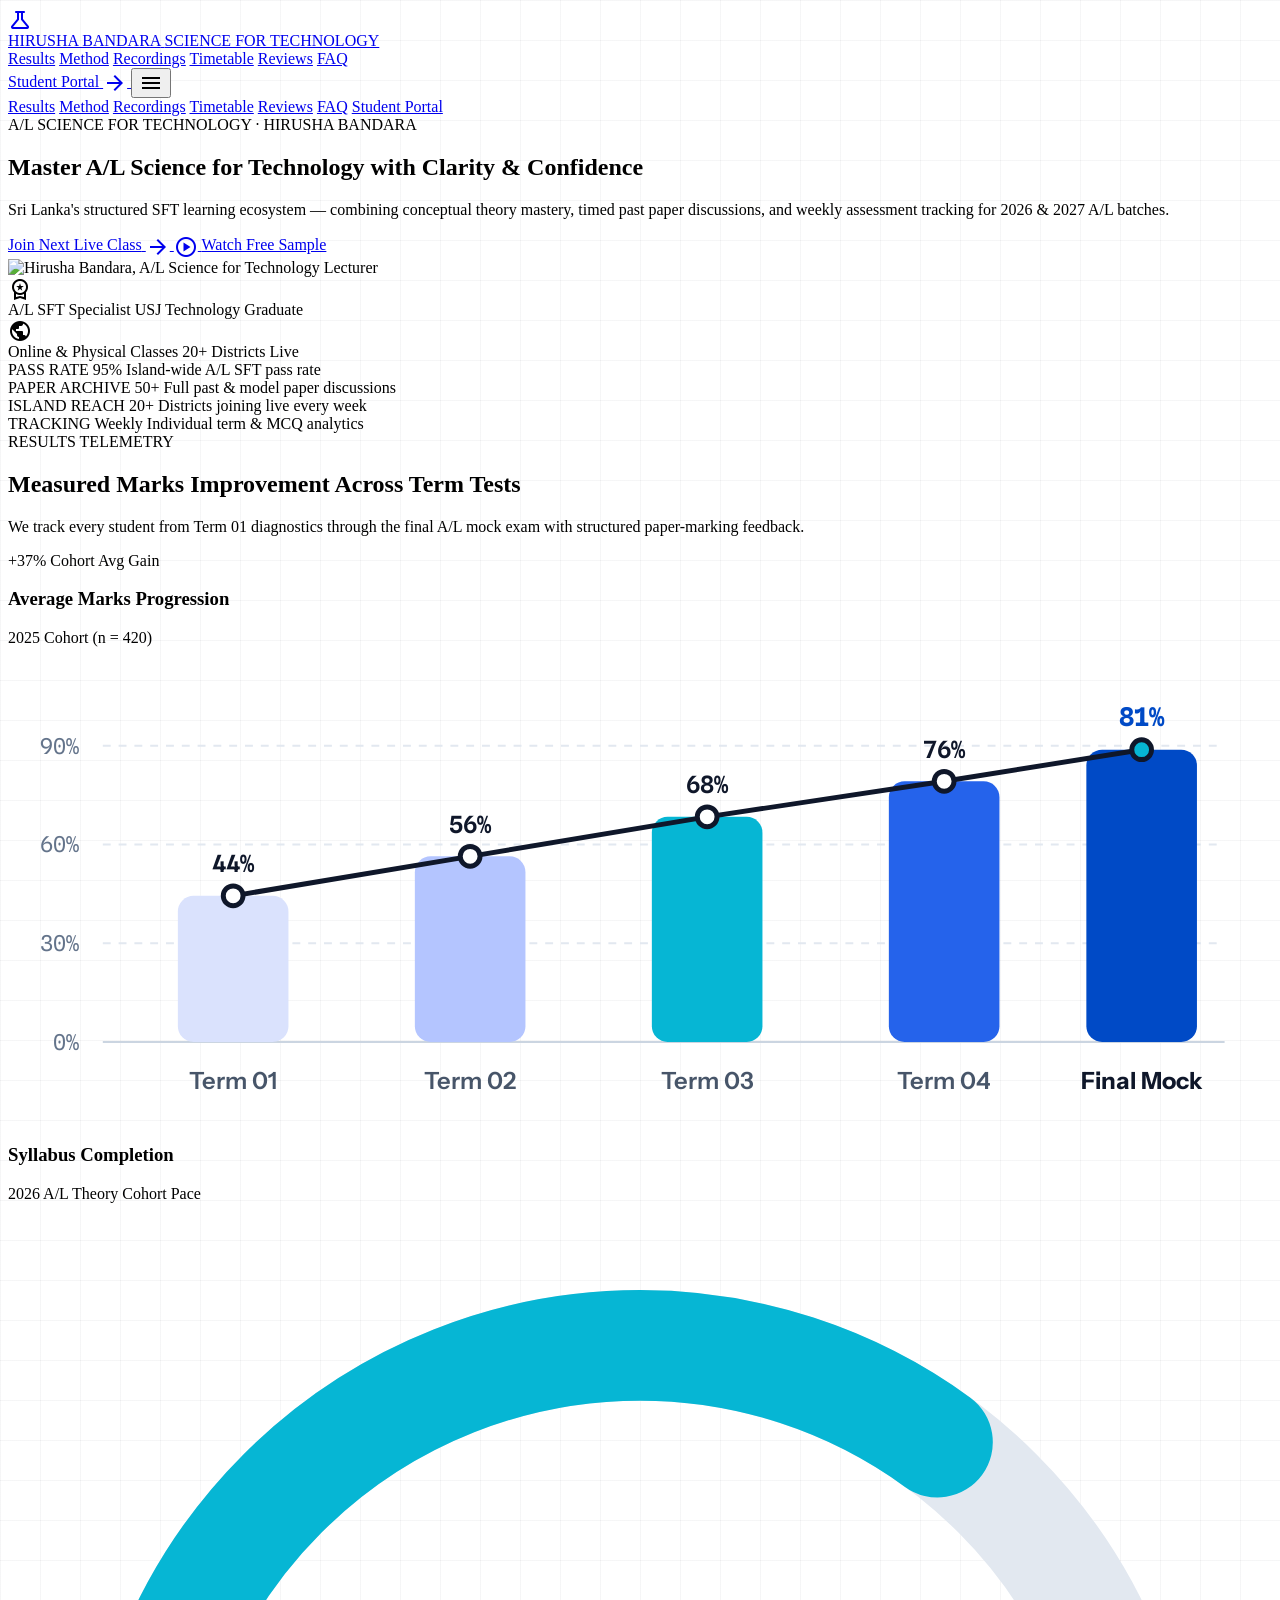
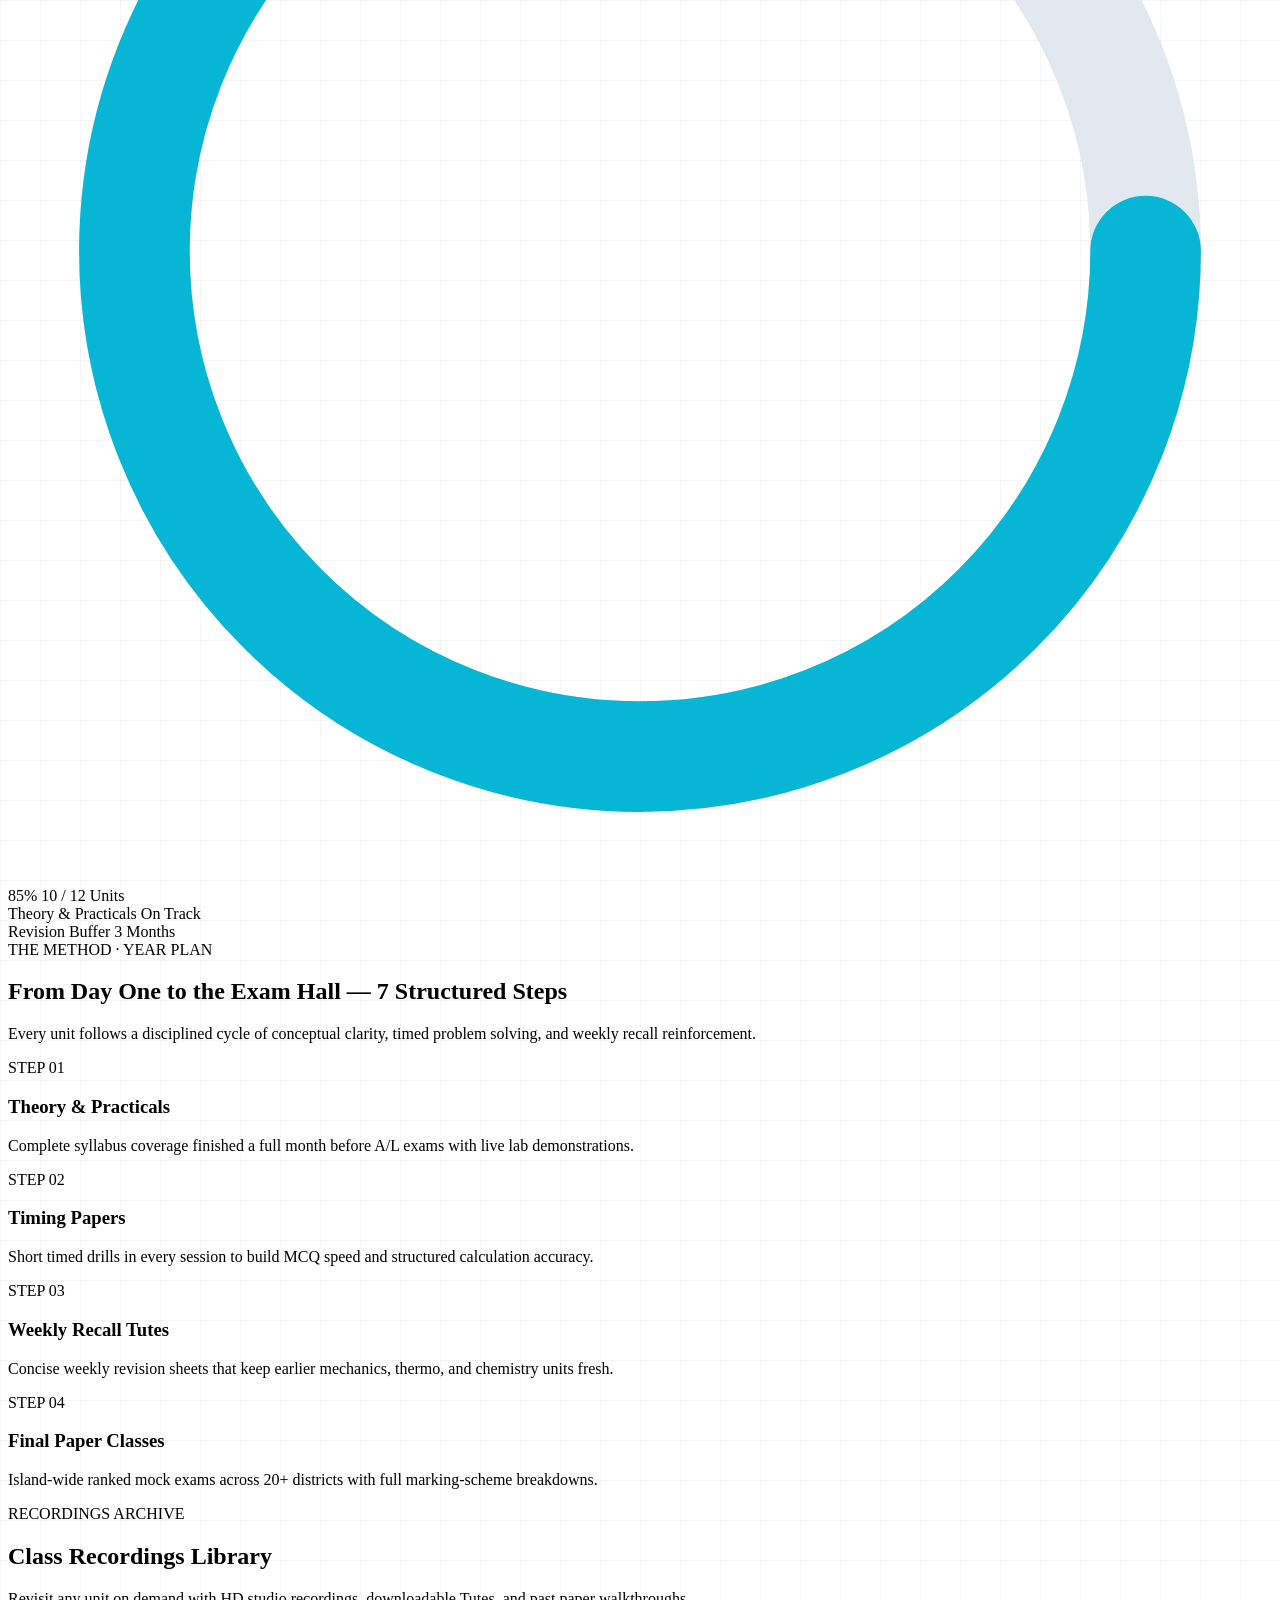
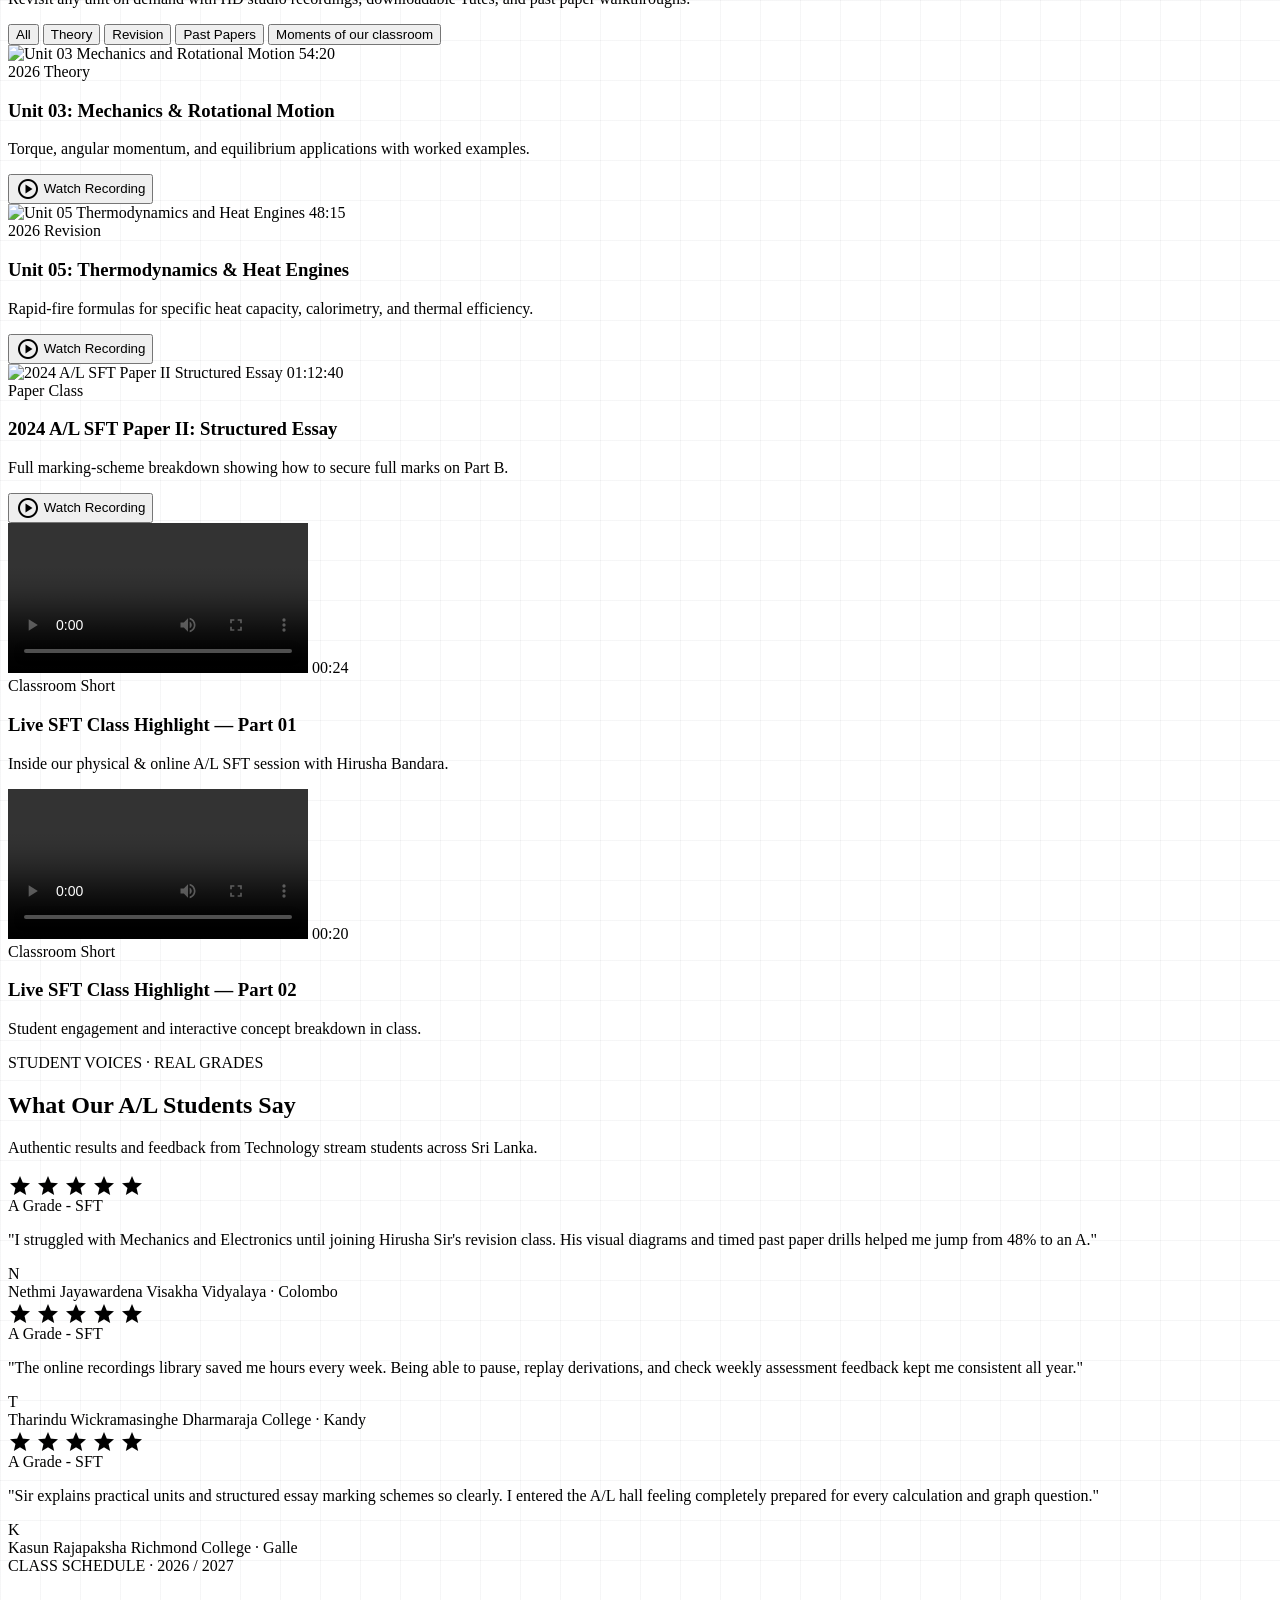
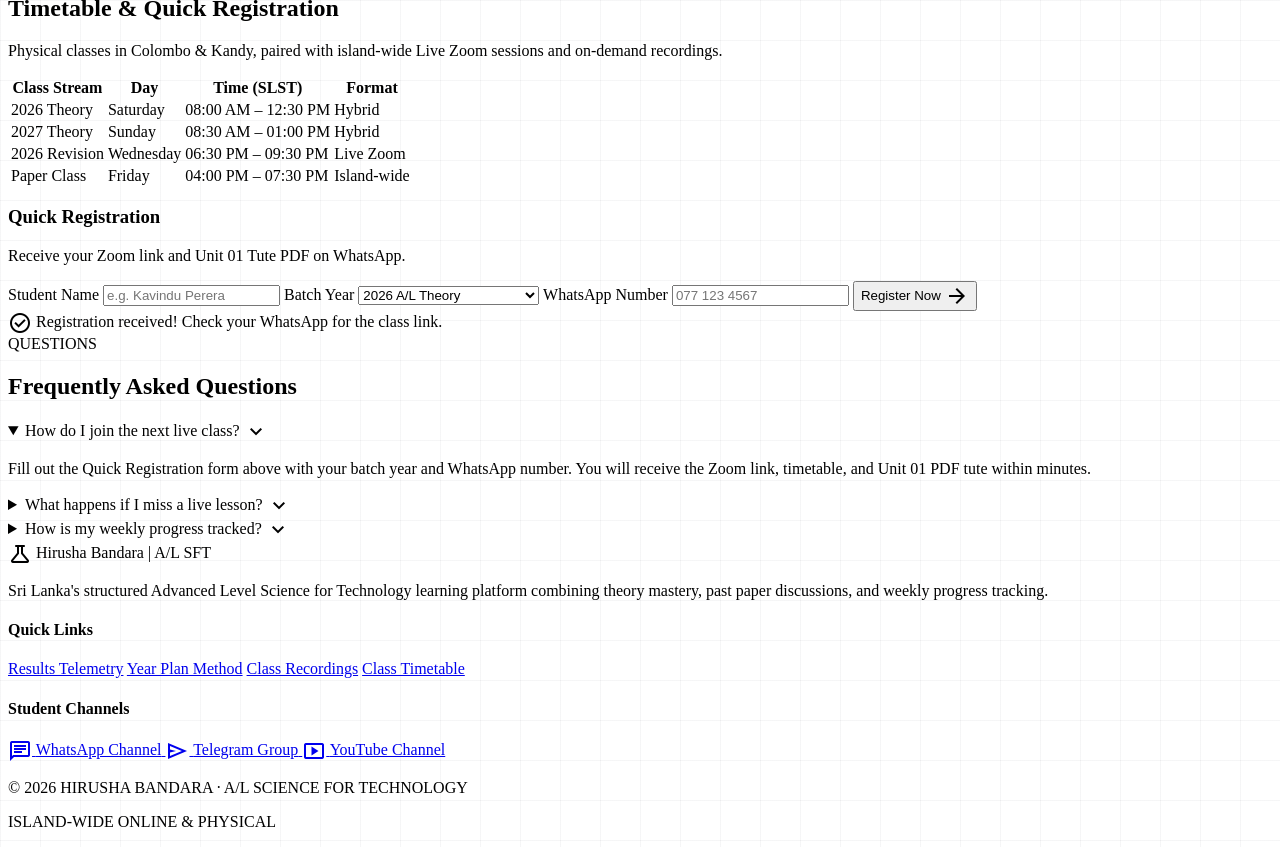
==== design/SFT_with_Hirusha_Bandara__Editorial_.html @ 302a3321 "feat: initialize project structure for A/L SFT app Set up React project with Vite, Tailwind CSS, and" ====
<!DOCTYPE html><html lang="en" class="scroll-smooth"><head>
  <meta charset="UTF-8">
  <meta name="viewport" content="width=device-width, initial-scale=1.0">
  <title>Hirusha Bandara | A/L Science for Technology</title>
  <script src="https://cdn.tailwindcss.com?plugins=forms,container-queries"></script>
  <script id="tailwind-config" data-stitch-original-src="014dd36ec9fb0ecb===../../tailwind.config.js">/** @type {import('tailwindcss').Config} */
globalThis.tailwind = globalThis.tailwind || {};
globalThis.tailwind.config = {
  darkMode: 'class',
  theme: {
    extend: {
      colors: {
        'electric-blue': '#2563EB',
        'energetic-cyan': '#06B6D4',
        'deep-navy': '#0F172A',
        'soft-slate': '#F8FAFC',
        'success': '#16A34A',
        'on-success': '#272727',
        'success-container': '#DCFCE7',
        'on-success-container': '#14532D',
        'rating-star': '#F59E0B',
        'light-primary': '#004AC6',
        'light-on-primary': '#FFFFFF',
        'light-primary-container': '#2563EB',
        'light-on-primary-container': '#FFFFFF',
        'light-secondary': '#00687A',
        'light-on-secondary': '#FFFFFF',
        'light-secondary-container': '#D8F6FF',
        'light-on-secondary-container': '#004E5C',
        'light-tertiary': '#943700',
        'light-on-tertiary': '#FFFFFF',
        'light-tertiary-container': '#FFEDE7',
        'light-on-tertiary-container': '#7D2D00',
        'light-error': '#BA1A1A',
        'light-on-error': '#FFFFFF',
        'light-error-container': '#FFDAD6',
        'light-on-error-container': '#93000A',
        'light-background': '#F8FAFC',
        'light-on-background': '#0F172A',
        'light-surface': '#F8FAFC',
        'light-surface-dim': '#E2E8F0',
        'light-surface-bright': '#FFFFFF',
        'light-surface-container-lowest': '#FFFFFF',
        'light-surface-container-low': '#F1F5F9',
        'light-surface-container': '#EAEDFF',
        'light-surface-container-high': '#E2E7FF',
        'light-surface-container-highest': '#DAE2FD',
        'light-on-surface': '#0F172A',
        'light-surface-variant': '#E2E8F0',
        'light-on-surface-variant': '#475569',
        'light-outline': '#64748B',
        'light-outline-variant': '#CBD5E1',
        'light-inverse-surface': '#0F172A',
        'light-inverse-on-surface': '#F8FAFC',
        'light-inverse-primary': '#B4C5FF',
        'light-shadow': '#0F172A',
        'light-scrim': '#0F172A',
        'dark-primary': '#B4C5FF',
        'dark-on-primary': '#002A78',
        'dark-primary-container': '#2563EB',
        'dark-on-primary-container': '#EEEFFF',
        'dark-secondary': '#4CD7F6',
        'dark-on-secondary': '#003640',
        'dark-secondary-container': '#004E5C',
        'dark-on-secondary-container': '#D8F6FF',
        'dark-tertiary': '#FFB596',
        'dark-on-tertiary': '#581E00',
        'dark-tertiary-container': '#7D2D00',
        'dark-on-tertiary-container': '#FFEDE7',
        'dark-error': '#FFB4AB',
        'dark-on-error': '#690005',
        'dark-error-container': '#93000A',
        'dark-on-error-container': '#FFDAD6',
        'dark-background': '#0B1326',
        'dark-on-background': '#F8FAFC',
        'dark-surface': '#0B1326',
        'dark-surface-dim': '#060E20',
        'dark-surface-bright': '#1E293B',
        'dark-surface-container-lowest': '#060E20',
        'dark-surface-container-low': '#0F172A',
        'dark-surface-container': '#171F33',
        'dark-surface-container-high': '#222A3D',
        'dark-surface-container-highest': '#2D3449',
        'dark-on-surface': '#F8FAFC',
        'dark-surface-variant': '#334155',
        'dark-on-surface-variant': '#CBD5E1',
        'dark-outline': '#94A3B8',
        'dark-outline-variant': '#334155',
        'dark-inverse-surface': '#F8FAFC',
        'dark-inverse-on-surface': '#0F172A',
        'dark-inverse-primary': '#004AC6',
        'dark-shadow': '#000000',
        'dark-scrim': '#000000',
      },
      borderRadius: {
        'sm': '6px',
        'DEFAULT': '10px',
        'md': '12px',
        'lg': '16px',
        'xl': '24px',
        'full': '9999px',
      },
      spacing: {
        'gutter-xs': '4px',
        'gutter-sm': '8px',
        'gutter-md': '16px',
        'gutter-lg': '24px',
        'gutter-xl': '32px',
        'section': '80px',
        'section-mobile': '48px',
        'page-margin': '24px',
      },
      fontFamily: {
        'display': ['"Red Hat Text"', 'sans-serif'],
        'headline': ['"Red Hat Text"', 'sans-serif'],
        'title': ['"Instrument Sans"', 'sans-serif'],
        'body': ['"Instrument Sans"', 'sans-serif'],
        'label': ['"Instrument Sans"', 'sans-serif'],
        'mono': ['"Spline Sans Mono"', 'monospace'],
      },
      fontSize: {
        'display-lg': ['48px', { lineHeight: '56px', letterSpacing: '-0.75px', fontWeight: '700' }],
        'display-lg-mobile': ['32px', { lineHeight: '40px', letterSpacing: '-0.5px', fontWeight: '700' }],
        'display-md': ['40px', { lineHeight: '48px', letterSpacing: '-0.5px', fontWeight: '700' }],
        'display-md-mobile': ['28px', { lineHeight: '36px', letterSpacing: '-0.25px', fontWeight: '700' }],
        'headline-lg': ['32px', { lineHeight: '40px', letterSpacing: '-0.25px', fontWeight: '700' }],
        'headline-lg-mobile': ['26px', { lineHeight: '34px', letterSpacing: '-0.25px', fontWeight: '700' }],
        'headline-md': ['24px', { lineHeight: '32px', letterSpacing: '0px', fontWeight: '600' }],
        'headline-sm': ['20px', { lineHeight: '28px', letterSpacing: '0px', fontWeight: '600' }],
        'title-lg': ['18px', { lineHeight: '26px', letterSpacing: '0px', fontWeight: '600' }],
        'title-md': ['16px', { lineHeight: '24px', letterSpacing: '0px', fontWeight: '600' }],
        'body-lg': ['18px', { lineHeight: '28px', letterSpacing: '0px', fontWeight: '400' }],
        'body-md': ['15px', { lineHeight: '24px', letterSpacing: '0px', fontWeight: '400' }],
        'body-sm': ['13px', { lineHeight: '20px', letterSpacing: '0px', fontWeight: '400' }],
        'label-lg': ['14px', { lineHeight: '20px', letterSpacing: '0.1px', fontWeight: '600' }],
        'label-md': ['12px', { lineHeight: '16px', letterSpacing: '0.2px', fontWeight: '600' }],
        'label-sm': ['11px', { lineHeight: '16px', letterSpacing: '0.3px', fontWeight: '600' }],
        'mono-md': ['14px', { lineHeight: '20px', letterSpacing: '0px', fontWeight: '500' }],
      },
      transitionDuration: {
        'state-change': '150ms',
        'surface-enter': '240ms',
        'surface-exit': '160ms',
      },
      transitionDelay: {
        'state-change': '0ms',
        'surface-enter': '0ms',
        'surface-exit': '0ms',
      },
      transitionTimingFunction: {
        'state-change': 'ease-out',
        'surface-enter': 'cubic-bezier(0.2, 0, 0, 1)',
        'surface-exit': 'cubic-bezier(0.3, 0, 1, 1)',
      },
    },
  },
};
if (typeof module !== 'undefined') module.exports = globalThis.tailwind.config;
</script>
  <link href="https://fonts.googleapis.com/css2?family=Instrument+Sans:wght@400;500;600;700&amp;family=Red+Hat+Text:wght@500;600;700&amp;family=Spline+Sans+Mono:wght@500;600&amp;display=swap" rel="stylesheet">
  <link href="https://fonts.googleapis.com/css2?family=Material+Symbols+Outlined:wght,FILL@100..700,0..1&amp;display=block" rel="stylesheet">
  <style>
    .material-symbols-outlined, .material-symbols-rounded, .material-symbols-sharp, .material-icons {
      display: inline-block; width: 1em; height: 1em; line-height: 1 !important; box-sizing: content-box; overflow: hidden; white-space: nowrap; direction: ltr; vertical-align: middle;
    }
    .bg-blueprint-grid {
      background-image:
        linear-gradient(to right, rgba(15, 23, 42, 0.04) 1px, transparent 1px),
        linear-gradient(to bottom, rgba(15, 23, 42, 0.04) 1px, transparent 1px);
      background-size: 40px 40px;
    }
  </style>
</head>
<body class="bg-light-surface text-light-on-surface font-body antialiased min-h-screen flex flex-col bg-blueprint-grid">

  <!-- 1. Top Navigation Bar -->
  <header class="sticky top-0 z-40 bg-light-surface-bright/95 border-b border-light-outline-variant/60">
    <div class="max-w-7xl mx-auto px-page-margin lg:px-12 h-20 flex items-center justify-between gap-gutter-md">
      <a href="#home" class="flex items-center gap-gutter-sm focus-visible:outline-none focus-visible:ring-2 focus-visible:ring-light-primary rounded-md">
        <span class="w-10 h-10 rounded-md bg-light-inverse-surface text-light-inverse-on-surface flex items-center justify-center shrink-0">
          <span class="material-symbols-outlined text-headline-md text-energetic-cyan" aria-hidden="true">science</span>
        </span>
        <div class="flex flex-col">
          <span class="font-headline text-title-md text-light-on-surface tracking-tight whitespace-nowrap" data-design-text-token="title-md">HIRUSHA BANDARA</span>
          <span class="font-mono text-label-md text-electric-blue whitespace-nowrap" data-design-text-token="label-md">SCIENCE FOR TECHNOLOGY</span>
        </div>
      </a>

      <nav aria-label="Primary Navigation" class="hidden lg:flex items-center gap-gutter-lg">
        <a href="#results" class="font-label text-label-lg text-light-on-surface-variant hover:text-light-on-surface transition-colors duration-state-change" data-design-text-token="label-lg">Results</a>
        <a href="#method" class="font-label text-label-lg text-light-on-surface-variant hover:text-light-on-surface transition-colors duration-state-change" data-design-text-token="label-lg">Method</a>
        <a href="#recordings" class="font-label text-label-lg text-light-on-surface-variant hover:text-light-on-surface transition-colors duration-state-change" data-design-text-token="label-lg">Recordings</a>
        <a href="#timetable" class="font-label text-label-lg text-light-on-surface-variant hover:text-light-on-surface transition-colors duration-state-change" data-design-text-token="label-lg">Timetable</a>
        <a href="#reviews" class="font-label text-label-lg text-light-on-surface-variant hover:text-light-on-surface transition-colors duration-state-change" data-design-text-token="label-lg">Reviews</a>
        <a href="#faq" class="font-label text-label-lg text-light-on-surface-variant hover:text-light-on-surface transition-colors duration-state-change" data-design-text-token="label-lg">FAQ</a>
      </nav>

      <div class="flex items-center gap-gutter-sm">
        <a href="#enroll" data-component-id="button-primary-compact" data-component-type="button" data-component-variant="primary" class="hidden sm:inline-flex items-center justify-center gap-gutter-sm px-gutter-lg py-2.5 rounded-md bg-light-primary-container text-light-on-primary-container font-label text-label-lg hover:bg-light-primary transition-colors duration-state-change shadow-sm">
          <span class="font-label text-label-lg" data-design-text-token="label-lg">Student Portal</span>
          <span class="material-symbols-outlined text-title-md" aria-hidden="true">arrow_forward</span>
        </a>

        <button id="mobile-menu-btn" data-component-id="button-icon" data-component-type="button" data-component-variant="icon" type="button" aria-label="Toggle navigation menu" aria-expanded="false" aria-controls="mobile-menu" class="lg:hidden inline-flex items-center justify-center w-10 h-10 rounded-md bg-light-surface-bright text-light-on-surface border border-light-outline-variant hover:bg-light-surface-container-low transition-colors duration-state-change">
          <span class="material-symbols-outlined text-title-lg" aria-hidden="true">menu</span>
        </button>
      </div>
    </div>

    <!-- Mobile Drawer -->
    <div id="mobile-menu" class="hidden lg:hidden border-t border-light-outline-variant/60 bg-light-surface-bright px-page-margin py-gutter-md">
      <nav aria-label="Mobile Navigation" class="flex flex-col gap-gutter-sm">
        <a href="#results" class="py-2 font-label text-label-lg text-light-on-surface" data-design-text-token="label-lg">Results</a>
        <a href="#method" class="py-2 font-label text-label-lg text-light-on-surface-variant" data-design-text-token="label-lg">Method</a>
        <a href="#recordings" class="py-2 font-label text-label-lg text-light-on-surface-variant" data-design-text-token="label-lg">Recordings</a>
        <a href="#timetable" class="py-2 font-label text-label-lg text-light-on-surface-variant" data-design-text-token="label-lg">Timetable</a>
        <a href="#reviews" class="py-2 font-label text-label-lg text-light-on-surface-variant" data-design-text-token="label-lg">Reviews</a>
        <a href="#faq" class="py-2 font-label text-label-lg text-light-on-surface-variant" data-design-text-token="label-lg">FAQ</a>
        <a href="#enroll" class="mt-gutter-xs inline-flex items-center justify-center gap-gutter-sm px-gutter-lg py-3 rounded-md bg-light-primary-container text-light-on-primary-container font-label text-label-lg" data-design-text-token="label-lg">Student Portal</a>
      </nav>
    </div>
  </header>

  <main class="flex-1">

    <!-- 2. Editorial Hero Section + Telemetry Strip -->
    <section id="home" class="pt-12 pb-12 lg:pt-16 lg:pb-16">
      <div class="max-w-7xl mx-auto px-page-margin lg:px-12 flex flex-col gap-gutter-xl">
        <div class="grid grid-cols-1 lg:grid-cols-12 gap-gutter-xl lg:gap-12 items-center">
          <!-- Left Editorial Copy -->
          <div class="lg:col-span-7 flex flex-col gap-gutter-lg">
            <span class="font-mono text-label-md text-electric-blue tracking-wider uppercase" data-design-text-token="label-md">
              A/L SCIENCE FOR TECHNOLOGY · HIRUSHA BANDARA
            </span>

            <h1 class="font-headline text-display-lg-mobile lg:text-display-lg text-light-on-surface text-balance" data-design-text-token="display-lg">
              Master A/L Science for Technology with Clarity &amp; Confidence
            </h1>

            <p class="font-body text-body-lg text-light-on-surface-variant max-w-prose text-pretty" data-design-text-token="body-lg">
              Sri Lanka&#39;s structured SFT learning ecosystem — combining conceptual theory mastery, timed past paper discussions, and weekly assessment tracking for 2026 &amp; 2027 A/L batches.
            </p>

            <div class="flex flex-wrap items-center gap-gutter-md pt-gutter-xs">
              <a href="#enroll" data-component-id="button-primary" data-component-type="button" data-component-variant="primary" class="inline-flex items-center justify-center gap-gutter-sm px-gutter-lg py-3 rounded-md bg-light-primary-container text-light-on-primary-container font-label text-label-lg hover:bg-light-primary transition-colors duration-state-change shadow-sm">
                <span class="font-label text-label-lg" data-design-text-token="label-lg">Join Next Live Class</span>
                <span class="material-symbols-outlined text-title-lg" aria-hidden="true">arrow_forward</span>
              </a>

              <a href="#recordings" data-component-id="button-secondary" data-component-type="button" data-component-variant="secondary" class="inline-flex items-center justify-center gap-gutter-sm px-gutter-lg py-3 rounded-md bg-light-surface-bright text-light-on-surface border border-light-outline-variant font-label text-label-lg hover:bg-light-surface-container-low transition-colors duration-state-change">
                <span class="material-symbols-outlined text-title-lg text-electric-blue" aria-hidden="true">play_circle</span>
                <span class="font-label text-label-lg" data-design-text-token="label-lg">Watch Free Sample</span>
              </a>
            </div>
          </div>

          <!-- Right Framed Portrait with User's Photo -->
          <div class="lg:col-span-5 relative flex justify-center lg:justify-end">
            <div class="relative w-full max-w-md">
              <div class="rounded-xl bg-light-surface-bright p-3 border border-light-outline-variant/60 shadow-lg">
                <div class="rounded-lg overflow-hidden bg-light-surface-container-low aspect-[3/4]">
                  <img src="https://lh3.googleusercontent.com/aida/[base64]" alt="Hirusha Bandara, A/L Science for Technology Lecturer" class="w-full h-full object-cover object-top" data-stitch-original-src="49012b4a171f4bd7===../../uploads/myphoto-7090dd.jpg">
                </div>
              </div>

              <!-- Floating Badge 1 -->
              <div data-component-id="floating-badge-specialist" data-component-type="card" data-component-variant="elevated" class="absolute -top-4 -left-2 sm:-left-6 bg-light-surface-bright rounded-lg px-gutter-md py-3 border border-light-outline-variant/60 shadow-lg flex items-center gap-gutter-sm">
                <span class="w-9 h-9 rounded-md bg-light-surface-container flex items-center justify-center text-electric-blue shrink-0">
                  <span class="material-symbols-outlined text-title-lg" aria-hidden="true">workspace_premium</span>
                </span>
                <div class="flex flex-col">
                  <span class="font-label text-label-lg text-light-on-surface" data-design-text-token="label-lg">A/L SFT Specialist</span>
                  <span class="font-label text-label-md text-light-on-surface-variant" data-design-text-token="label-md">USJ Technology Graduate</span>
                </div>
              </div>

              <!-- Floating Badge 2 -->
              <div data-component-id="floating-badge-islandwide" data-component-type="card" data-component-variant="elevated" class="absolute -bottom-5 -right-2 sm:-right-4 bg-light-surface-bright rounded-lg px-gutter-md py-3 border border-light-outline-variant/60 shadow-lg flex items-center gap-gutter-sm">
                <span class="w-9 h-9 rounded-md bg-light-secondary-container flex items-center justify-center text-light-on-secondary-container shrink-0">
                  <span class="material-symbols-outlined text-title-lg" aria-hidden="true">public</span>
                </span>
                <div class="flex flex-col">
                  <span class="font-label text-label-lg text-light-on-surface" data-design-text-token="label-lg">Online &amp; Physical Classes</span>
                  <span class="font-label text-label-md text-light-on-surface-variant" data-design-text-token="label-md">20+ Districts Live</span>
                </div>
              </div>
            </div>
          </div>
        </div>

        <!-- Telemetry KPI Strip (4 Columns) -->
        <div class="grid grid-cols-2 lg:grid-cols-4 gap-gutter-md pt-gutter-lg">
          <div class="bg-light-surface-bright rounded-lg p-gutter-lg border border-light-outline-variant/60 shadow-sm flex flex-col gap-gutter-xs">
            <span class="font-mono text-label-md text-light-on-surface-variant uppercase" data-design-text-token="label-md">PASS RATE</span>
            <span class="font-headline text-display-md-mobile lg:text-display-md text-electric-blue tabular-nums" data-design-text-token="display-md">95%</span>
            <span class="font-body text-body-sm text-light-on-surface-variant" data-design-text-token="body-sm">Island-wide A/L SFT pass rate</span>
          </div>
          <div class="bg-light-surface-bright rounded-lg p-gutter-lg border border-light-outline-variant/60 shadow-sm flex flex-col gap-gutter-xs">
            <span class="font-mono text-label-md text-light-on-surface-variant uppercase" data-design-text-token="label-md">PAPER ARCHIVE</span>
            <span class="font-headline text-display-md-mobile lg:text-display-md text-light-on-surface tabular-nums" data-design-text-token="display-md">50+</span>
            <span class="font-body text-body-sm text-light-on-surface-variant" data-design-text-token="body-sm">Full past &amp; model paper discussions</span>
          </div>
          <div class="bg-light-surface-bright rounded-lg p-gutter-lg border border-light-outline-variant/60 shadow-sm flex flex-col gap-gutter-xs">
            <span class="font-mono text-label-md text-light-on-surface-variant uppercase" data-design-text-token="label-md">ISLAND REACH</span>
            <span class="font-headline text-display-md-mobile lg:text-display-md text-light-on-surface tabular-nums" data-design-text-token="display-md">20+</span>
            <span class="font-body text-body-sm text-light-on-surface-variant" data-design-text-token="body-sm">Districts joining live every week</span>
          </div>
          <div class="bg-light-surface-bright rounded-lg p-gutter-lg border border-light-outline-variant/60 shadow-sm flex flex-col gap-gutter-xs">
            <span class="font-mono text-label-md text-light-on-surface-variant uppercase" data-design-text-token="label-md">TRACKING</span>
            <span class="font-headline text-display-md-mobile lg:text-display-md text-light-secondary tabular-nums" data-design-text-token="display-md">Weekly</span>
            <span class="font-body text-body-sm text-light-on-surface-variant" data-design-text-token="body-sm">Individual term &amp; MCQ analytics</span>
          </div>
        </div>
      </div>
    </section>

    <!-- 3. Results Telemetry & Student Progress Graphs -->
    <section id="results" class="py-section-mobile lg:py-section bg-light-surface-bright border-y border-light-outline-variant/40">
      <div class="max-w-7xl mx-auto px-page-margin lg:px-12 flex flex-col gap-gutter-xl">
        <div class="flex flex-col md:flex-row md:items-end justify-between gap-gutter-md">
          <div class="flex flex-col gap-gutter-xs max-w-2xl">
            <span class="font-mono text-label-md text-electric-blue uppercase" data-design-text-token="label-md">RESULTS TELEMETRY</span>
            <h2 class="font-headline text-headline-lg-mobile lg:text-headline-lg text-light-on-surface" data-design-text-token="headline-lg">
              Measured Marks Improvement Across Term Tests
            </h2>
            <p class="font-body text-body-md text-light-on-surface-variant text-pretty" data-design-text-token="body-md">
              We track every student from Term 01 diagnostics through the final A/L mock exam with structured paper-marking feedback.
            </p>
          </div>
          <span class="inline-flex items-center gap-gutter-xs self-start px-3 py-1.5 rounded-full bg-success-container text-on-success-container font-mono text-label-md whitespace-nowrap" data-design-text-token="label-md">
            +37% Cohort Avg Gain
          </span>
        </div>

        <div class="grid grid-cols-1 lg:grid-cols-12 gap-gutter-lg items-stretch">
          <!-- Bar + Line Chart -->
          <div class="lg:col-span-8 bg-light-surface rounded-lg p-gutter-lg border border-light-outline-variant/60 shadow-sm flex flex-col justify-between gap-gutter-md">
            <div class="flex items-center justify-between">
              <h3 class="font-headline text-headline-sm text-light-on-surface" data-design-text-token="headline-sm">Average Marks Progression</h3>
              <span class="font-mono text-label-md text-light-on-surface-variant" data-design-text-token="label-md">2025 Cohort (n = 420)</span>
            </div>
            <div class="w-full">
              <svg viewBox="0 0 640 240" class="w-full h-auto" role="img" aria-label="Average SFT marks rising from 44% in Term 1 to 81% in Final Mock">
                <line x1="48" y1="200" x2="616" y2="200" stroke="#CBD5E1" stroke-width="1"></line>
                <line x1="48" y1="150" x2="616" y2="150" stroke="#E2E8F0" stroke-width="1" stroke-dasharray="4 4"></line>
                <line x1="48" y1="100" x2="616" y2="100" stroke="#E2E8F0" stroke-width="1" stroke-dasharray="4 4"></line>
                <line x1="48" y1="50" x2="616" y2="50" stroke="#E2E8F0" stroke-width="1" stroke-dasharray="4 4"></line>
                <text x="36" y="204" text-anchor="end" fill="#64748B" font-family="Spline Sans Mono, monospace" font-size="11">0%</text>
                <text x="36" y="154" text-anchor="end" fill="#64748B" font-family="Spline Sans Mono, monospace" font-size="11">30%</text>
                <text x="36" y="104" text-anchor="end" fill="#64748B" font-family="Spline Sans Mono, monospace" font-size="11">60%</text>
                <text x="36" y="54" text-anchor="end" fill="#64748B" font-family="Spline Sans Mono, monospace" font-size="11">90%</text>
                <rect x="86" y="126" width="56" height="74" rx="8" fill="#DAE2FD"></rect>
                <rect x="206" y="106" width="56" height="94" rx="8" fill="#B4C5FF"></rect>
                <rect x="326" y="86" width="56" height="114" rx="8" fill="#06B6D4"></rect>
                <rect x="446" y="68" width="56" height="132" rx="8" fill="#2563EB"></rect>
                <rect x="546" y="52" width="56" height="148" rx="8" fill="#004AC6"></rect>
                <polyline fill="none" stroke="#0F172A" stroke-width="2.5" stroke-linecap="round" stroke-linejoin="round" points="114,126 234,106 354,86 474,68 574,52"></polyline>
                <circle cx="114" cy="126" r="5" fill="#FFFFFF" stroke="#0F172A" stroke-width="2.5"></circle>
                <circle cx="234" cy="106" r="5" fill="#FFFFFF" stroke="#0F172A" stroke-width="2.5"></circle>
                <circle cx="354" cy="86" r="5" fill="#FFFFFF" stroke="#0F172A" stroke-width="2.5"></circle>
                <circle cx="474" cy="68" r="5" fill="#FFFFFF" stroke="#0F172A" stroke-width="2.5"></circle>
                <circle cx="574" cy="52" r="5" fill="#06B6D4" stroke="#0F172A" stroke-width="2.5"></circle>
                <text x="114" y="114" text-anchor="middle" fill="#0F172A" font-family="Spline Sans Mono, monospace" font-size="12" font-weight="600">44%</text>
                <text x="234" y="94" text-anchor="middle" fill="#0F172A" font-family="Spline Sans Mono, monospace" font-size="12" font-weight="600">56%</text>
                <text x="354" y="74" text-anchor="middle" fill="#0F172A" font-family="Spline Sans Mono, monospace" font-size="12" font-weight="600">68%</text>
                <text x="474" y="56" text-anchor="middle" fill="#0F172A" font-family="Spline Sans Mono, monospace" font-size="12" font-weight="600">76%</text>
                <text x="574" y="40" text-anchor="middle" fill="#004AC6" font-family="Spline Sans Mono, monospace" font-size="13" font-weight="700">81%</text>
                <text x="114" y="224" text-anchor="middle" fill="#475569" font-family="Instrument Sans, sans-serif" font-size="12" font-weight="600">Term 01</text>
                <text x="234" y="224" text-anchor="middle" fill="#475569" font-family="Instrument Sans, sans-serif" font-size="12" font-weight="600">Term 02</text>
                <text x="354" y="224" text-anchor="middle" fill="#475569" font-family="Instrument Sans, sans-serif" font-size="12" font-weight="600">Term 03</text>
                <text x="474" y="224" text-anchor="middle" fill="#475569" font-family="Instrument Sans, sans-serif" font-size="12" font-weight="600">Term 04</text>
                <text x="574" y="224" text-anchor="middle" fill="#0F172A" font-family="Instrument Sans, sans-serif" font-size="12" font-weight="700">Final Mock</text>
              </svg>
            </div>
          </div>

          <!-- Circular Syllabus Completion -->
          <div class="lg:col-span-4 bg-light-surface rounded-lg p-gutter-lg border border-light-outline-variant/60 shadow-sm flex flex-col items-center justify-between gap-gutter-md text-center">
            <div class="w-full text-left">
              <h3 class="font-headline text-headline-sm text-light-on-surface" data-design-text-token="headline-sm">Syllabus Completion</h3>
              <p class="font-body text-body-sm text-light-on-surface-variant" data-design-text-token="body-sm">2026 A/L Theory Cohort Pace</p>
            </div>
            <div class="relative w-44 h-44 flex items-center justify-center">
              <svg viewBox="0 0 160 160" class="w-full h-full -rotate-90" role="img" aria-label="85 percent syllabus completion">
                <circle cx="80" cy="80" r="64" fill="none" stroke="#E2E8F0" stroke-width="14"></circle>
                <circle cx="80" cy="80" r="64" fill="none" stroke="#06B6D4" stroke-width="14" stroke-linecap="round" stroke-dasharray="402.12" stroke-dashoffset="60.3"></circle>
              </svg>
              <div class="absolute inset-0 flex flex-col items-center justify-center">
                <span class="font-headline text-display-md-mobile text-light-on-surface tabular-nums" data-design-text-token="display-md-mobile">85%</span>
                <span class="font-label text-label-md text-light-on-surface-variant" data-design-text-token="label-md">10 / 12 Units</span>
              </div>
            </div>
            <div class="w-full flex flex-col gap-gutter-xs pt-gutter-xs border-t border-light-outline-variant/40 text-left">
              <div class="flex items-center justify-between">
                <span class="font-body text-body-sm text-light-on-surface-variant" data-design-text-token="body-sm">Theory &amp; Practicals</span>
                <span class="font-mono text-mono-md text-light-on-surface" data-design-text-token="mono-md">On Track</span>
              </div>
              <div class="flex items-center justify-between">
                <span class="font-body text-body-sm text-light-on-surface-variant" data-design-text-token="body-sm">Revision Buffer</span>
                <span class="font-mono text-mono-md text-electric-blue" data-design-text-token="mono-md">3 Months</span>
              </div>
            </div>
          </div>
        </div>
      </div>
    </section>

    <!-- 4. The Method · 7-Step Year Plan (upulweerasinghe.lk style) -->
    <section id="method" class="py-section-mobile lg:py-section">
      <div class="max-w-7xl mx-auto px-page-margin lg:px-12 flex flex-col gap-gutter-xl">
        <div class="flex flex-col gap-gutter-xs max-w-2xl">
          <span class="font-mono text-label-md text-electric-blue uppercase" data-design-text-token="label-md">THE METHOD · YEAR PLAN</span>
          <h2 class="font-headline text-headline-lg-mobile lg:text-headline-lg text-light-on-surface" data-design-text-token="headline-lg">
            From Day One to the Exam Hall — 7 Structured Steps
          </h2>
          <p class="font-body text-body-md text-light-on-surface-variant text-pretty" data-design-text-token="body-md">
            Every unit follows a disciplined cycle of conceptual clarity, timed problem solving, and weekly recall reinforcement.
          </p>
        </div>

        <div class="grid grid-cols-1 sm:grid-cols-2 lg:grid-cols-4 gap-gutter-md items-stretch">
          <article class="bg-light-surface-bright rounded-lg p-gutter-lg border border-light-outline-variant/60 shadow-sm flex flex-col gap-gutter-sm">
            <span class="font-mono text-label-md text-electric-blue" data-design-text-token="label-md">STEP 01</span>
            <h3 class="font-headline text-title-lg text-light-on-surface" data-design-text-token="title-lg">Theory &amp; Practicals</h3>
            <p class="font-body text-body-sm text-light-on-surface-variant" data-design-text-token="body-sm">Complete syllabus coverage finished a full month before A/L exams with live lab demonstrations.</p>
          </article>
          <article class="bg-light-surface-bright rounded-lg p-gutter-lg border border-light-outline-variant/60 shadow-sm flex flex-col gap-gutter-sm">
            <span class="font-mono text-label-md text-electric-blue" data-design-text-token="label-md">STEP 02</span>
            <h3 class="font-headline text-title-lg text-light-on-surface" data-design-text-token="title-lg">Timing Papers</h3>
            <p class="font-body text-body-sm text-light-on-surface-variant" data-design-text-token="body-sm">Short timed drills in every session to build MCQ speed and structured calculation accuracy.</p>
          </article>
          <article class="bg-light-surface-bright rounded-lg p-gutter-lg border border-light-outline-variant/60 shadow-sm flex flex-col gap-gutter-sm">
            <span class="font-mono text-label-md text-electric-blue" data-design-text-token="label-md">STEP 03</span>
            <h3 class="font-headline text-title-lg text-light-on-surface" data-design-text-token="title-lg">Weekly Recall Tutes</h3>
            <p class="font-body text-body-sm text-light-on-surface-variant" data-design-text-token="body-sm">Concise weekly revision sheets that keep earlier mechanics, thermo, and chemistry units fresh.</p>
          </article>
          <article class="bg-light-surface-bright rounded-lg p-gutter-lg border border-light-outline-variant/60 shadow-sm flex flex-col gap-gutter-sm">
            <span class="font-mono text-label-md text-electric-blue" data-design-text-token="label-md">STEP 04</span>
            <h3 class="font-headline text-title-lg text-light-on-surface" data-design-text-token="title-lg">Final Paper Classes</h3>
            <p class="font-body text-body-sm text-light-on-surface-variant" data-design-text-token="body-sm">Island-wide ranked mock exams across 20+ districts with full marking-scheme breakdowns.</p>
          </article>
        </div>
      </div>
    </section>

    <!-- 5. Class Recordings Library Preview -->
    <section id="recordings" class="py-section-mobile lg:py-section bg-light-surface-bright border-y border-light-outline-variant/40">
      <div class="max-w-7xl mx-auto px-page-margin lg:px-12 flex flex-col gap-gutter-xl">
        <div class="flex flex-col md:flex-row md:items-end justify-between gap-gutter-lg">
          <div class="flex flex-col gap-gutter-xs max-w-2xl">
            <span class="font-mono text-label-md text-electric-blue uppercase" data-design-text-token="label-md">RECORDINGS ARCHIVE</span>
            <h2 class="font-headline text-headline-lg-mobile lg:text-headline-lg text-light-on-surface" data-design-text-token="headline-lg">
              Class Recordings Library
            </h2>
            <p class="font-body text-body-md text-light-on-surface-variant text-pretty" data-design-text-token="body-md">
              Revisit any unit on demand with HD studio recordings, downloadable Tutes, and past paper walkthroughs.
            </p>
          </div>

          <div data-component-id="tabs-horizontal" data-component-type="tabs" data-component-variant="horizontal" class="shrink-0">
            <div role="tablist" aria-label="Filter class recordings" class="inline-flex flex-wrap items-center gap-gutter-xs p-1.5 rounded-md bg-light-surface-container-low border border-light-outline-variant/60">
              <button role="tab" data-filter="all" aria-selected="true" class="recording-tab px-gutter-md py-2 rounded-sm bg-light-primary-container text-light-on-primary-container font-label text-label-lg shadow-sm transition-colors duration-state-change">
                <span class="font-label text-label-lg" data-design-text-token="label-lg">All</span>
              </button>
              <button role="tab" data-filter="theory" aria-selected="false" class="recording-tab px-gutter-md py-2 rounded-sm text-light-on-surface-variant hover:text-light-on-surface hover:bg-light-surface-bright font-label text-label-lg transition-colors duration-state-change">
                <span class="font-label text-label-lg" data-design-text-token="label-lg">Theory</span>
              </button>
              <button role="tab" data-filter="revision" aria-selected="false" class="recording-tab px-gutter-md py-2 rounded-sm text-light-on-surface-variant hover:text-light-on-surface hover:bg-light-surface-bright font-label text-label-lg transition-colors duration-state-change">
                <span class="font-label text-label-lg" data-design-text-token="label-lg">Revision</span>
              </button>
              <button role="tab" data-filter="papers" aria-selected="false" class="recording-tab px-gutter-md py-2 rounded-sm text-light-on-surface-variant hover:text-light-on-surface hover:bg-light-surface-bright font-label text-label-lg transition-colors duration-state-change">
                <span class="font-label text-label-lg" data-design-text-token="label-lg">Past Papers</span>
              </button>
              <button role="tab" data-filter="moments" aria-selected="false" class="recording-tab px-gutter-md py-2 rounded-sm text-light-on-surface-variant hover:text-light-on-surface hover:bg-light-surface-bright font-label text-label-lg transition-colors duration-state-change">
                <span class="font-label text-label-lg" data-design-text-token="label-lg">Moments of our classroom</span>
              </button>
            </div>
          </div>
        </div>

        <div id="recordings-grid" class="grid grid-cols-1 md:grid-cols-2 lg:grid-cols-3 gap-gutter-lg items-stretch">
          <article data-category="theory" data-component-id="card-action" data-component-type="card" data-component-variant="action" class="recording-card bg-light-surface rounded-lg p-gutter-md border border-light-outline-variant/60 shadow-sm flex flex-col justify-between gap-gutter-md h-full">
            <div class="flex flex-col gap-gutter-md">
              <div class="relative rounded-md overflow-hidden aspect-video bg-light-surface-container-low">
                <img src="https://lh3.googleusercontent.com/aida/[base64]" alt="Unit 03 Mechanics and Rotational Motion" class="w-full h-full object-cover" data-stitch-original-src="367b7628060fc4d8===../../images/lesson_mechanics.jpg">
                <span data-component-id="badge-numeric" data-component-type="badge" data-component-variant="numeric" class="absolute bottom-2.5 right-2.5 inline-flex items-center px-2.5 py-1 rounded-sm bg-light-inverse-surface text-light-inverse-on-surface font-mono tabular-nums">
                  <span class="font-mono text-label-md" data-design-text-token="label-md">54:20</span>
                </span>
              </div>
              <header class="flex flex-col gap-gutter-xs">
                <span data-component-id="badge-status-theory" data-component-type="badge" data-component-variant="status" class="self-start inline-flex items-center px-3 py-1 rounded-full bg-light-secondary-container text-light-on-secondary-container font-label">
                  <span class="font-label text-label-md" data-design-text-token="label-md">2026 Theory</span>
                </span>
                <h3 class="font-headline text-title-lg text-light-on-surface" data-design-text-token="title-lg">Unit 03: Mechanics &amp; Rotational Motion</h3>
                <p class="font-body text-body-sm text-light-on-surface-variant" data-design-text-token="body-sm">Torque, angular momentum, and equilibrium applications with worked examples.</p>
              </header>
            </div>
            <footer>
              <button data-component-id="button-with-icon" data-component-type="button" data-component-variant="with-icon" type="button" class="w-full inline-flex items-center justify-center gap-gutter-sm px-gutter-md py-2.5 rounded-md bg-light-surface-container text-light-primary font-label text-label-lg hover:bg-light-surface-container-high transition-colors duration-state-change">
                <span class="material-symbols-outlined text-title-lg" aria-hidden="true">play_circle</span>
                <span class="font-label text-label-lg" data-design-text-token="label-lg">Watch Recording</span>
              </button>
            </footer>
          </article>

          <article data-category="revision" data-component-id="card-action" data-component-type="card" data-component-variant="action" class="recording-card bg-light-surface rounded-lg p-gutter-md border border-light-outline-variant/60 shadow-sm flex flex-col justify-between gap-gutter-md h-full">
            <div class="flex flex-col gap-gutter-md">
              <div class="relative rounded-md overflow-hidden aspect-video bg-light-surface-container-low">
                <img src="https://lh3.googleusercontent.com/aida/[base64]" alt="Unit 05 Thermodynamics and Heat Engines" class="w-full h-full object-cover" data-stitch-original-src="2b2a662fe6d435d4===../../images/lesson_thermodynamics.jpg">
                <span data-component-id="badge-numeric" data-component-type="badge" data-component-variant="numeric" class="absolute bottom-2.5 right-2.5 inline-flex items-center px-2.5 py-1 rounded-sm bg-light-inverse-surface text-light-inverse-on-surface font-mono tabular-nums">
                  <span class="font-mono text-label-md" data-design-text-token="label-md">48:15</span>
                </span>
              </div>
              <header class="flex flex-col gap-gutter-xs">
                <span data-component-id="badge-status-revision" data-component-type="badge" data-component-variant="status" class="self-start inline-flex items-center px-3 py-1 rounded-full bg-light-surface-container text-light-primary font-label">
                  <span class="font-label text-label-md" data-design-text-token="label-md">2026 Revision</span>
                </span>
                <h3 class="font-headline text-title-lg text-light-on-surface" data-design-text-token="title-lg">Unit 05: Thermodynamics &amp; Heat Engines</h3>
                <p class="font-body text-body-sm text-light-on-surface-variant" data-design-text-token="body-sm">Rapid-fire formulas for specific heat capacity, calorimetry, and thermal efficiency.</p>
              </header>
            </div>
            <footer>
              <button data-component-id="button-with-icon" data-component-type="button" data-component-variant="with-icon" type="button" class="w-full inline-flex items-center justify-center gap-gutter-sm px-gutter-md py-2.5 rounded-md bg-light-surface-container text-light-primary font-label text-label-lg hover:bg-light-surface-container-high transition-colors duration-state-change">
                <span class="material-symbols-outlined text-title-lg" aria-hidden="true">play_circle</span>
                <span class="font-label text-label-lg" data-design-text-token="label-lg">Watch Recording</span>
              </button>
            </footer>
          </article>

          <article data-category="papers" data-component-id="card-action" data-component-type="card" data-component-variant="action" class="recording-card bg-light-surface rounded-lg p-gutter-md border border-light-outline-variant/60 shadow-sm flex flex-col justify-between gap-gutter-md h-full">
            <div class="flex flex-col gap-gutter-md">
              <div class="relative rounded-md overflow-hidden aspect-video bg-light-surface-container-low">
                <img src="https://lh3.googleusercontent.com/aida/[base64]" alt="2024 A/L SFT Paper II Structured Essay" class="w-full h-full object-cover" data-stitch-original-src="6565577f527c9257===../../images/lesson_past_papers.jpg">
                <span data-component-id="badge-numeric" data-component-type="badge" data-component-variant="numeric" class="absolute bottom-2.5 right-2.5 inline-flex items-center px-2.5 py-1 rounded-sm bg-light-inverse-surface text-light-inverse-on-surface font-mono tabular-nums">
                  <span class="font-mono text-label-md" data-design-text-token="label-md">01:12:40</span>
                </span>
              </div>
              <header class="flex flex-col gap-gutter-xs">
                <span data-component-id="badge-status-paper" data-component-type="badge" data-component-variant="success" class="self-start inline-flex items-center px-3 py-1 rounded-full bg-success-container text-on-success-container font-label">
                  <span class="font-label text-label-md" data-design-text-token="label-md">Paper Class</span>
                </span>
                <h3 class="font-headline text-title-lg text-light-on-surface" data-design-text-token="title-lg">2024 A/L SFT Paper II: Structured Essay</h3>
                <p class="font-body text-body-sm text-light-on-surface-variant" data-design-text-token="body-sm">Full marking-scheme breakdown showing how to secure full marks on Part B.</p>
              </header>
            </div>
            <footer>
              <button data-component-id="button-with-icon" data-component-type="button" data-component-variant="with-icon" type="button" class="w-full inline-flex items-center justify-center gap-gutter-sm px-gutter-md py-2.5 rounded-md bg-light-surface-container text-light-primary font-label text-label-lg hover:bg-light-surface-container-high transition-colors duration-state-change">
                <span class="material-symbols-outlined text-title-lg" aria-hidden="true">play_circle</span>
                <span class="font-label text-label-lg" data-design-text-token="label-lg">Watch Recording</span>
              </button>
            </footer>
          </article>

          <!-- Classroom Moment Short 1 -->
          <article data-category="moments" data-component-id="card-action" data-component-type="card" data-component-variant="action" class="recording-card hidden bg-light-surface rounded-lg p-gutter-md border border-light-outline-variant/60 shadow-sm flex flex-col justify-between gap-gutter-md h-full">
            <div class="flex flex-col gap-gutter-md">
              <div class="relative rounded-md overflow-hidden aspect-[9/16] max-h-96 mx-auto w-full bg-light-inverse-surface">
                <video controls playsinline preload="metadata" class="w-full h-full object-cover">
                  <source src="../../uploads/v1c044g50000d5uviavog65pm6ijdghg-9acf7a.mp4" type="video/mp4">
                </video>
                <span data-component-id="badge-numeric" data-component-type="badge" data-component-variant="numeric" class="absolute top-2.5 right-2.5 inline-flex items-center px-2.5 py-1 rounded-sm bg-light-inverse-surface text-light-inverse-on-surface font-mono tabular-nums pointer-events-none">
                  <span class="font-mono text-label-md" data-design-text-token="label-md">00:24</span>
                </span>
              </div>
              <header class="flex flex-col gap-gutter-xs">
                <span data-component-id="badge-status-theory" data-component-type="badge" data-component-variant="status" class="self-start inline-flex items-center px-3 py-1 rounded-full bg-light-secondary-container text-light-on-secondary-container font-label">
                  <span class="font-label text-label-md" data-design-text-token="label-md">Classroom Short</span>
                </span>
                <h3 class="font-headline text-title-lg text-light-on-surface" data-design-text-token="title-lg">Live SFT Class Highlight — Part 01</h3>
                <p class="font-body text-body-sm text-light-on-surface-variant" data-design-text-token="body-sm">Inside our physical &amp; online A/L SFT session with Hirusha Bandara.</p>
              </header>
            </div>
          </article>

          <!-- Classroom Moment Short 2 -->
          <article data-category="moments" data-component-id="card-action" data-component-type="card" data-component-variant="action" class="recording-card hidden bg-light-surface rounded-lg p-gutter-md border border-light-outline-variant/60 shadow-sm flex flex-col justify-between gap-gutter-md h-full">
            <div class="flex flex-col gap-gutter-md">
              <div class="relative rounded-md overflow-hidden aspect-[9/16] max-h-96 mx-auto w-full bg-light-inverse-surface">
                <video controls playsinline preload="metadata" class="w-full h-full object-cover">
                  <source src="../../uploads/v14044g50000d51sd8fog65om216js4g-ff0bd0.mp4" type="video/mp4">
                </video>
                <span data-component-id="badge-numeric" data-component-type="badge" data-component-variant="numeric" class="absolute top-2.5 right-2.5 inline-flex items-center px-2.5 py-1 rounded-sm bg-light-inverse-surface text-light-inverse-on-surface font-mono tabular-nums pointer-events-none">
                  <span class="font-mono text-label-md" data-design-text-token="label-md">00:20</span>
                </span>
              </div>
              <header class="flex flex-col gap-gutter-xs">
                <span data-component-id="badge-status-theory" data-component-type="badge" data-component-variant="status" class="self-start inline-flex items-center px-3 py-1 rounded-full bg-light-secondary-container text-light-on-secondary-container font-label">
                  <span class="font-label text-label-md" data-design-text-token="label-md">Classroom Short</span>
                </span>
                <h3 class="font-headline text-title-lg text-light-on-surface" data-design-text-token="title-lg">Live SFT Class Highlight — Part 02</h3>
                <p class="font-body text-body-sm text-light-on-surface-variant" data-design-text-token="body-sm">Student engagement and interactive concept breakdown in class.</p>
              </header>
            </div>
          </article>
        </div>
      </div>
    </section>

    <!-- 6. Student Voices · Real Grades -->
    <section id="reviews" class="py-section-mobile lg:py-section">
      <div class="max-w-7xl mx-auto px-page-margin lg:px-12 flex flex-col gap-gutter-xl">
        <div class="flex flex-col gap-gutter-xs max-w-2xl">
          <span class="font-mono text-label-md text-electric-blue uppercase" data-design-text-token="label-md">STUDENT VOICES · REAL GRADES</span>
          <h2 class="font-headline text-headline-lg-mobile lg:text-headline-lg text-light-on-surface" data-design-text-token="headline-lg">
            What Our A/L Students Say
          </h2>
          <p class="font-body text-body-md text-light-on-surface-variant text-pretty" data-design-text-token="body-md">
            Authentic results and feedback from Technology stream students across Sri Lanka.
          </p>
        </div>

        <div class="grid grid-cols-1 md:grid-cols-3 gap-gutter-lg items-stretch">
          <article data-component-id="card-elevated" data-component-type="card" data-component-variant="elevated" class="bg-light-surface-bright rounded-lg p-gutter-lg border border-light-outline-variant/60 shadow-sm flex flex-col justify-between gap-gutter-md h-full">
            <div class="flex flex-col gap-gutter-md">
              <div class="flex items-center justify-between gap-gutter-sm">
                <div class="flex items-center gap-0.5 text-rating-star" aria-label="5 out of 5 stars">
                  <span class="material-symbols-outlined text-title-md" style="font-variation-settings: &#39;FILL&#39; 1;" aria-hidden="true">star</span>
                  <span class="material-symbols-outlined text-title-md" style="font-variation-settings: &#39;FILL&#39; 1;" aria-hidden="true">star</span>
                  <span class="material-symbols-outlined text-title-md" style="font-variation-settings: &#39;FILL&#39; 1;" aria-hidden="true">star</span>
                  <span class="material-symbols-outlined text-title-md" style="font-variation-settings: &#39;FILL&#39; 1;" aria-hidden="true">star</span>
                  <span class="material-symbols-outlined text-title-md" style="font-variation-settings: &#39;FILL&#39; 1;" aria-hidden="true">star</span>
                </div>
                <span data-component-id="badge-success" data-component-type="badge" data-component-variant="success" class="inline-flex items-center px-3 py-1 rounded-full bg-success-container text-on-success-container font-label">
                  <span class="font-label text-label-md" data-design-text-token="label-md">A Grade - SFT</span>
                </span>
              </div>
              <p class="font-body text-body-md text-light-on-surface text-pretty" data-design-text-token="body-md">
                &#34;I struggled with Mechanics and Electronics until joining Hirusha Sir&#39;s revision class. His visual diagrams and timed past paper drills helped me jump from 48% to an A.&#34;
              </p>
            </div>
            <footer class="pt-gutter-sm border-t border-light-outline-variant/40 flex items-center gap-gutter-sm">
              <span class="w-9 h-9 rounded-full bg-light-surface-container text-light-primary flex items-center justify-center font-headline text-label-lg shrink-0">N</span>
              <div class="flex flex-col">
                <span class="font-title text-title-md text-light-on-surface" data-design-text-token="title-md">Nethmi Jayawardena</span>
                <span class="font-body text-body-sm text-light-on-surface-variant" data-design-text-token="body-sm">Visakha Vidyalaya · Colombo</span>
              </div>
            </footer>
          </article>

          <article data-component-id="card-elevated" data-component-type="card" data-component-variant="elevated" class="bg-light-surface-bright rounded-lg p-gutter-lg border border-light-outline-variant/60 shadow-sm flex flex-col justify-between gap-gutter-md h-full">
            <div class="flex flex-col gap-gutter-md">
              <div class="flex items-center justify-between gap-gutter-sm">
                <div class="flex items-center gap-0.5 text-rating-star" aria-label="5 out of 5 stars">
                  <span class="material-symbols-outlined text-title-md" style="font-variation-settings: &#39;FILL&#39; 1;" aria-hidden="true">star</span>
                  <span class="material-symbols-outlined text-title-md" style="font-variation-settings: &#39;FILL&#39; 1;" aria-hidden="true">star</span>
                  <span class="material-symbols-outlined text-title-md" style="font-variation-settings: &#39;FILL&#39; 1;" aria-hidden="true">star</span>
                  <span class="material-symbols-outlined text-title-md" style="font-variation-settings: &#39;FILL&#39; 1;" aria-hidden="true">star</span>
                  <span class="material-symbols-outlined text-title-md" style="font-variation-settings: &#39;FILL&#39; 1;" aria-hidden="true">star</span>
                </div>
                <span data-component-id="badge-success" data-component-type="badge" data-component-variant="success" class="inline-flex items-center px-3 py-1 rounded-full bg-success-container text-on-success-container font-label">
                  <span class="font-label text-label-md" data-design-text-token="label-md">A Grade - SFT</span>
                </span>
              </div>
              <p class="font-body text-body-md text-light-on-surface text-pretty" data-design-text-token="body-md">
                &#34;The online recordings library saved me hours every week. Being able to pause, replay derivations, and check weekly assessment feedback kept me consistent all year.&#34;
              </p>
            </div>
            <footer class="pt-gutter-sm border-t border-light-outline-variant/40 flex items-center gap-gutter-sm">
              <span class="w-9 h-9 rounded-full bg-light-secondary-container text-light-on-secondary-container flex items-center justify-center font-headline text-label-lg shrink-0">T</span>
              <div class="flex flex-col">
                <span class="font-title text-title-md text-light-on-surface" data-design-text-token="title-md">Tharindu Wickramasinghe</span>
                <span class="font-body text-body-sm text-light-on-surface-variant" data-design-text-token="body-sm">Dharmaraja College · Kandy</span>
              </div>
            </footer>
          </article>

          <article data-component-id="card-elevated" data-component-type="card" data-component-variant="elevated" class="bg-light-surface-bright rounded-lg p-gutter-lg border border-light-outline-variant/60 shadow-sm flex flex-col justify-between gap-gutter-md h-full">
            <div class="flex flex-col gap-gutter-md">
              <div class="flex items-center justify-between gap-gutter-sm">
                <div class="flex items-center gap-0.5 text-rating-star" aria-label="5 out of 5 stars">
                  <span class="material-symbols-outlined text-title-md" style="font-variation-settings: &#39;FILL&#39; 1;" aria-hidden="true">star</span>
                  <span class="material-symbols-outlined text-title-md" style="font-variation-settings: &#39;FILL&#39; 1;" aria-hidden="true">star</span>
                  <span class="material-symbols-outlined text-title-md" style="font-variation-settings: &#39;FILL&#39; 1;" aria-hidden="true">star</span>
                  <span class="material-symbols-outlined text-title-md" style="font-variation-settings: &#39;FILL&#39; 1;" aria-hidden="true">star</span>
                  <span class="material-symbols-outlined text-title-md" style="font-variation-settings: &#39;FILL&#39; 1;" aria-hidden="true">star</span>
                </div>
                <span data-component-id="badge-success" data-component-type="badge" data-component-variant="success" class="inline-flex items-center px-3 py-1 rounded-full bg-success-container text-on-success-container font-label">
                  <span class="font-label text-label-md" data-design-text-token="label-md">A Grade - SFT</span>
                </span>
              </div>
              <p class="font-body text-body-md text-light-on-surface text-pretty" data-design-text-token="body-md">
                &#34;Sir explains practical units and structured essay marking schemes so clearly. I entered the A/L hall feeling completely prepared for every calculation and graph question.&#34;
              </p>
            </div>
            <footer class="pt-gutter-sm border-t border-light-outline-variant/40 flex items-center gap-gutter-sm">
              <span class="w-9 h-9 rounded-full bg-light-surface-container text-light-primary flex items-center justify-center font-headline text-label-lg shrink-0">K</span>
              <div class="flex flex-col">
                <span class="font-title text-title-md text-light-on-surface" data-design-text-token="title-md">Kasun Rajapaksha</span>
                <span class="font-body text-body-sm text-light-on-surface-variant" data-design-text-token="body-sm">Richmond College · Galle</span>
              </div>
            </footer>
          </article>
        </div>
      </div>
    </section>

    <!-- 7. Class Schedule & Quick Enrollment -->
    <section id="timetable" class="py-section-mobile lg:py-section bg-light-surface-bright border-y border-light-outline-variant/40">
      <div id="enroll" class="max-w-7xl mx-auto px-page-margin lg:px-12 flex flex-col gap-gutter-xl">
        <div class="flex flex-col gap-gutter-xs max-w-2xl">
          <span class="font-mono text-label-md text-electric-blue uppercase" data-design-text-token="label-md">CLASS SCHEDULE · 2026 / 2027</span>
          <h2 class="font-headline text-headline-lg-mobile lg:text-headline-lg text-light-on-surface" data-design-text-token="headline-lg">
            Timetable &amp; Quick Registration
          </h2>
          <p class="font-body text-body-md text-light-on-surface-variant text-pretty" data-design-text-token="body-md">
            Physical classes in Colombo &amp; Kandy, paired with island-wide Live Zoom sessions and on-demand recordings.
          </p>
        </div>

        <div class="grid grid-cols-1 lg:grid-cols-12 gap-gutter-lg items-start">
          <div class="lg:col-span-8">
            <div data-component-id="table-standard" data-component-type="table" data-component-variant="standard" class="w-full overflow-x-auto bg-light-surface-bright rounded-lg border border-light-outline-variant/60 shadow-sm">
              <table class="w-full min-w-[600px] text-left border-collapse">
                <thead>
                  <tr class="border-b border-light-outline-variant/60 bg-light-surface-container-low">
                    <th scope="col" class="px-gutter-md py-3.5 text-light-on-surface-variant font-label">
                      <span class="font-label text-label-md whitespace-nowrap" data-design-text-token="label-md">Class Stream</span>
                    </th>
                    <th scope="col" class="px-gutter-md py-3.5 text-light-on-surface-variant font-label">
                      <span class="font-label text-label-md whitespace-nowrap" data-design-text-token="label-md">Day</span>
                    </th>
                    <th scope="col" class="px-gutter-md py-3.5 text-light-on-surface-variant font-label">
                      <span class="font-label text-label-md whitespace-nowrap" data-design-text-token="label-md">Time (SLST)</span>
                    </th>
                    <th scope="col" class="px-gutter-md py-3.5 text-light-on-surface-variant font-label">
                      <span class="font-label text-label-md whitespace-nowrap" data-design-text-token="label-md">Format</span>
                    </th>
                  </tr>
                </thead>
                <tbody class="divide-y divide-light-outline-variant/40">
                  <tr class="hover:bg-light-surface-container-low/50 transition-colors duration-state-change">
                    <td class="px-gutter-md py-4 text-light-on-surface"><span class="font-title text-title-md whitespace-nowrap" data-design-text-token="title-md">2026 Theory</span></td>
                    <td class="px-gutter-md py-4 text-light-on-surface-variant"><span class="font-body text-body-md whitespace-nowrap" data-design-text-token="body-md">Saturday</span></td>
                    <td class="px-gutter-md py-4 text-light-on-surface tabular-nums"><span class="font-mono text-mono-md whitespace-nowrap" data-design-text-token="mono-md">08:00 AM – 12:30 PM</span></td>
                    <td class="px-gutter-md py-4"><span class="inline-flex items-center px-2.5 py-1 rounded-full bg-light-secondary-container text-light-on-secondary-container font-label text-label-md whitespace-nowrap" data-design-text-token="label-md">Hybrid</span></td>
                  </tr>
                  <tr class="hover:bg-light-surface-container-low/50 transition-colors duration-state-change">
                    <td class="px-gutter-md py-4 text-light-on-surface"><span class="font-title text-title-md whitespace-nowrap" data-design-text-token="title-md">2027 Theory</span></td>
                    <td class="px-gutter-md py-4 text-light-on-surface-variant"><span class="font-body text-body-md whitespace-nowrap" data-design-text-token="body-md">Sunday</span></td>
                    <td class="px-gutter-md py-4 text-light-on-surface tabular-nums"><span class="font-mono text-mono-md whitespace-nowrap" data-design-text-token="mono-md">08:30 AM – 01:00 PM</span></td>
                    <td class="px-gutter-md py-4"><span class="inline-flex items-center px-2.5 py-1 rounded-full bg-light-secondary-container text-light-on-secondary-container font-label text-label-md whitespace-nowrap" data-design-text-token="label-md">Hybrid</span></td>
                  </tr>
                  <tr class="hover:bg-light-surface-container-low/50 transition-colors duration-state-change">
                    <td class="px-gutter-md py-4 text-light-on-surface"><span class="font-title text-title-md whitespace-nowrap" data-design-text-token="title-md">2026 Revision</span></td>
                    <td class="px-gutter-md py-4 text-light-on-surface-variant"><span class="font-body text-body-md whitespace-nowrap" data-design-text-token="body-md">Wednesday</span></td>
                    <td class="px-gutter-md py-4 text-light-on-surface tabular-nums"><span class="font-mono text-mono-md whitespace-nowrap" data-design-text-token="mono-md">06:30 PM – 09:30 PM</span></td>
                    <td class="px-gutter-md py-4"><span class="inline-flex items-center px-2.5 py-1 rounded-full bg-light-surface-container text-light-primary font-label text-label-md whitespace-nowrap" data-design-text-token="label-md">Live Zoom</span></td>
                  </tr>
                  <tr class="hover:bg-light-surface-container-low/50 transition-colors duration-state-change">
                    <td class="px-gutter-md py-4 text-light-on-surface"><span class="font-title text-title-md whitespace-nowrap" data-design-text-token="title-md">Paper Class</span></td>
                    <td class="px-gutter-md py-4 text-light-on-surface-variant"><span class="font-body text-body-md whitespace-nowrap" data-design-text-token="body-md">Friday</span></td>
                    <td class="px-gutter-md py-4 text-light-on-surface tabular-nums"><span class="font-mono text-mono-md whitespace-nowrap" data-design-text-token="mono-md">04:00 PM – 07:30 PM</span></td>
                    <td class="px-gutter-md py-4"><span class="inline-flex items-center px-2.5 py-1 rounded-full bg-success-container text-on-success-container font-label text-label-md whitespace-nowrap" data-design-text-token="label-md">Island-wide</span></td>
                  </tr>
                </tbody>
              </table>
            </div>
          </div>

          <div class="lg:col-span-4">
            <div data-component-id="card-elevated" data-component-type="card" data-component-variant="elevated" class="bg-light-surface-bright rounded-lg p-gutter-lg border border-light-outline-variant/60 shadow-sm flex flex-col gap-gutter-md">
              <header class="flex flex-col gap-gutter-xs">
                <h3 class="font-headline text-headline-sm text-light-on-surface" data-design-text-token="headline-sm">Quick Registration</h3>
                <p class="font-body text-body-sm text-light-on-surface-variant" data-design-text-token="body-sm">Receive your Zoom link and Unit 01 Tute PDF on WhatsApp.</p>
              </header>
              <form id="enroll-form" class="flex flex-col gap-gutter-md">
                <label data-component-id="input-field-text" data-component-type="input-field" data-component-variant="text" class="flex flex-col gap-gutter-xs">
                  <span class="font-label text-label-lg text-light-on-surface" data-design-text-token="label-lg">Student Name</span>
                  <input type="text" required placeholder="e.g. Kavindu Perera" class="w-full px-gutter-md py-3 rounded-md bg-light-surface-container-low border border-light-outline-variant text-light-on-surface placeholder:text-light-outline focus:border-electric-blue focus:ring-2 focus:ring-electric-blue/20 focus:bg-light-surface-bright transition-colors duration-state-change">
                </label>
                <label class="flex flex-col gap-gutter-xs">
                  <span class="font-label text-label-lg text-light-on-surface" data-design-text-token="label-lg">Batch Year</span>
                  <select class="w-full px-gutter-md py-3 rounded-md bg-light-surface-container-low border border-light-outline-variant text-light-on-surface focus:border-electric-blue focus:ring-2 focus:ring-electric-blue/20 focus:bg-light-surface-bright transition-colors duration-state-change">
                    <option value="2026 A/L Theory">2026 A/L Theory</option>
                    <option value="2026 A/L Revision + Paper">2026 A/L Revision + Paper</option>
                    <option value="2027 A/L Theory">2027 A/L Theory</option>
                  </select>
                </label>
                <label data-component-id="input-field-text" data-component-type="input-field" data-component-variant="text" class="flex flex-col gap-gutter-xs">
                  <span class="font-label text-label-lg text-light-on-surface" data-design-text-token="label-lg">WhatsApp Number</span>
                  <input type="tel" inputmode="numeric" required placeholder="077 123 4567" class="w-full px-gutter-md py-3 rounded-md bg-light-surface-container-low border border-light-outline-variant text-light-on-surface placeholder:text-light-outline focus:border-electric-blue focus:ring-2 focus:ring-electric-blue/20 focus:bg-light-surface-bright transition-colors duration-state-change">
                </label>
                <button data-component-id="button-primary" data-component-type="button" data-component-variant="primary" type="submit" class="w-full inline-flex items-center justify-center gap-gutter-sm px-gutter-lg py-3 rounded-md bg-light-primary-container text-light-on-primary-container font-label text-label-lg hover:bg-light-primary transition-colors duration-state-change shadow-sm">
                  <span class="font-label text-label-lg" data-design-text-token="label-lg">Register Now</span>
                  <span class="material-symbols-outlined text-title-lg" aria-hidden="true">arrow_forward</span>
                </button>
                <div id="enroll-success" class="hidden p-3 rounded-md bg-success-container text-on-success-container font-body text-body-sm flex items-center gap-gutter-sm" role="status">
                  <span class="material-symbols-outlined text-title-lg shrink-0" aria-hidden="true">check_circle</span>
                  <span class="font-body text-body-sm" data-design-text-token="body-sm">Registration received! Check your WhatsApp for the class link.</span>
                </div>
              </form>
            </div>
          </div>
        </div>
      </div>
    </section>

    <!-- 8. Questions (FAQ Accordion) -->
    <section id="faq" class="py-section-mobile lg:py-section">
      <div class="max-w-4xl mx-auto px-page-margin lg:px-12 flex flex-col gap-gutter-lg">
        <div class="flex flex-col gap-gutter-xs">
          <span class="font-mono text-label-md text-electric-blue uppercase" data-design-text-token="label-md">QUESTIONS</span>
          <h2 class="font-headline text-headline-lg-mobile lg:text-headline-lg text-light-on-surface" data-design-text-token="headline-lg">
            Frequently Asked Questions
          </h2>
        </div>

        <div class="flex flex-col gap-gutter-sm">
          <details class="group bg-light-surface-bright rounded-lg border border-light-outline-variant/60 p-gutter-md shadow-sm" open>
            <summary class="flex items-center justify-between gap-gutter-md cursor-pointer list-none font-title text-title-md text-light-on-surface">
              <span class="font-title text-title-md" data-design-text-token="title-md">How do I join the next live class?</span>
              <span class="material-symbols-outlined text-electric-blue transition-transform duration-state-change group-open:rotate-180" aria-hidden="true">expand_more</span>
            </summary>
            <p class="mt-gutter-sm font-body text-body-md text-light-on-surface-variant" data-design-text-token="body-md">
              Fill out the Quick Registration form above with your batch year and WhatsApp number. You will receive the Zoom link, timetable, and Unit 01 PDF tute within minutes.
            </p>
          </details>

          <details class="group bg-light-surface-bright rounded-lg border border-light-outline-variant/60 p-gutter-md shadow-sm">
            <summary class="flex items-center justify-between gap-gutter-md cursor-pointer list-none font-title text-title-md text-light-on-surface">
              <span class="font-title text-title-md" data-design-text-token="title-md">What happens if I miss a live lesson?</span>
              <span class="material-symbols-outlined text-electric-blue transition-transform duration-state-change group-open:rotate-180" aria-hidden="true">expand_more</span>
            </summary>
            <p class="mt-gutter-sm font-body text-body-md text-light-on-surface-variant" data-design-text-token="body-md">
              Every session is recorded in HD and uploaded to the Class Recordings Library the same evening, so you can replay any explanation or derivation at your own pace.
            </p>
          </details>

          <details class="group bg-light-surface-bright rounded-lg border border-light-outline-variant/60 p-gutter-md shadow-sm">
            <summary class="flex items-center justify-between gap-gutter-md cursor-pointer list-none font-title text-title-md text-light-on-surface">
              <span class="font-title text-title-md" data-design-text-token="title-md">How is my weekly progress tracked?</span>
              <span class="material-symbols-outlined text-electric-blue transition-transform duration-state-change group-open:rotate-180" aria-hidden="true">expand_more</span>
            </summary>
            <p class="mt-gutter-sm font-body text-body-md text-light-on-surface-variant" data-design-text-token="body-md">
              Students complete weekly timed MCQs and monthly term papers. Scores are logged into your student profile so you and your parents can track improvement across every unit.
            </p>
          </details>
        </div>
      </div>
    </section>

  </main>

  <!-- 9. Footer -->
  <footer id="contact" class="bg-light-inverse-surface text-light-inverse-on-surface pt-14 pb-10">
    <div class="max-w-7xl mx-auto px-page-margin lg:px-12 flex flex-col gap-gutter-xl">
      <div class="grid grid-cols-1 md:grid-cols-12 gap-gutter-xl items-start">
        <div class="md:col-span-5 flex flex-col gap-gutter-md">
          <div class="flex items-center gap-gutter-sm">
            <span class="w-9 h-9 rounded-md bg-light-primary-container text-light-on-primary-container flex items-center justify-center shrink-0">
              <span class="material-symbols-outlined text-title-lg" aria-hidden="true">science</span>
            </span>
            <span class="font-headline text-title-lg text-light-inverse-on-surface" data-design-text-token="title-lg">Hirusha Bandara | A/L SFT</span>
          </div>
          <p class="font-body text-body-sm text-light-outline-variant max-w-sm text-pretty" data-design-text-token="body-sm">
            Sri Lanka&#39;s structured Advanced Level Science for Technology learning platform combining theory mastery, past paper discussions, and weekly progress tracking.
          </p>
        </div>

        <div class="md:col-span-3 flex flex-col gap-gutter-sm">
          <h4 class="font-label text-label-lg text-light-inverse-on-surface" data-design-text-token="label-lg">Quick Links</h4>
          <nav aria-label="Footer Quick Links" class="flex flex-col gap-gutter-xs">
            <a href="#results" class="font-body text-body-sm text-light-outline-variant hover:text-light-inverse-on-surface" data-design-text-token="body-sm">Results Telemetry</a>
            <a href="#method" class="font-body text-body-sm text-light-outline-variant hover:text-light-inverse-on-surface" data-design-text-token="body-sm">Year Plan Method</a>
            <a href="#recordings" class="font-body text-body-sm text-light-outline-variant hover:text-light-inverse-on-surface" data-design-text-token="body-sm">Class Recordings</a>
            <a href="#timetable" class="font-body text-body-sm text-light-outline-variant hover:text-light-inverse-on-surface" data-design-text-token="body-sm">Class Timetable</a>
          </nav>
        </div>

        <div class="md:col-span-4 flex flex-col gap-gutter-sm">
          <h4 class="font-label text-label-lg text-light-inverse-on-surface" data-design-text-token="label-lg">Student Channels</h4>
          <div class="flex flex-wrap gap-gutter-sm">
            <a href="#enroll" class="inline-flex items-center gap-gutter-xs px-gutter-md py-2.5 rounded-md bg-success-container text-on-success-container font-label text-label-lg hover:opacity-90 transition-opacity duration-state-change">
              <span class="material-symbols-outlined text-title-md" aria-hidden="true">chat</span>
              <span class="font-label text-label-lg" data-design-text-token="label-lg">WhatsApp Channel</span>
            </a>
            <a href="#enroll" class="inline-flex items-center gap-gutter-xs px-gutter-md py-2.5 rounded-md bg-light-primary-container text-light-on-primary-container font-label text-label-lg hover:bg-light-primary transition-colors duration-state-change">
              <span class="material-symbols-outlined text-title-md" aria-hidden="true">send</span>
              <span class="font-label text-label-lg" data-design-text-token="label-lg">Telegram Group</span>
            </a>
            <a href="https://www.youtube.com/@HirushaBandara-wt7eu" target="_blank" rel="noopener noreferrer" class="inline-flex items-center gap-gutter-xs px-gutter-md py-2.5 rounded-md bg-light-surface-variant/20 text-light-inverse-on-surface border border-light-outline-variant/30 font-label text-label-lg hover:bg-light-surface-variant/30 transition-colors duration-state-change">
              <span class="material-symbols-outlined text-title-md text-energetic-cyan" aria-hidden="true">smart_display</span>
              <span class="font-label text-label-lg" data-design-text-token="label-lg">YouTube Channel</span>
            </a>
          </div>
        </div>
      </div>

      <div class="pt-gutter-lg border-t border-light-outline-variant/20 flex flex-col sm:flex-row items-center justify-between gap-gutter-sm text-light-outline-variant">
        <p class="font-body text-body-sm" data-design-text-token="body-sm">© 2026 HIRUSHA BANDARA · A/L SCIENCE FOR TECHNOLOGY</p>
        <p class="font-mono text-label-md" data-design-text-token="label-md">ISLAND-WIDE ONLINE &amp; PHYSICAL</p>
      </div>
    </div>
  </footer>

  <script>
    (function () {
      const mobileBtn = document.getElementById('mobile-menu-btn');
      const mobileMenu = document.getElementById('mobile-menu');
      if (mobileBtn && mobileMenu) {
        mobileBtn.addEventListener('click', function () {
          const isHidden = mobileMenu.classList.contains('hidden');
          mobileMenu.classList.toggle('hidden');
          mobileBtn.setAttribute('aria-expanded', String(isHidden));
        });
      }

      const tabs = document.querySelectorAll('.recording-tab');
      const cards = document.querySelectorAll('.recording-card');
      tabs.forEach(function (tab) {
        tab.addEventListener('click', function () {
          const filter = tab.getAttribute('data-filter');
          tabs.forEach(function (t) {
            const active = t === tab;
            t.setAttribute('aria-selected', String(active));
            if (active) {
              t.classList.add('bg-light-primary-container', 'text-light-on-primary-container', 'shadow-sm');
              t.classList.remove('text-light-on-surface-variant', 'hover:text-light-on-surface', 'hover:bg-light-surface-bright');
            } else {
              t.classList.remove('bg-light-primary-container', 'text-light-on-primary-container', 'shadow-sm');
              t.classList.add('text-light-on-surface-variant', 'hover:text-light-on-surface', 'hover:bg-light-surface-bright');
            }
          });
          cards.forEach(function (card) {
            const cat = card.getAttribute('data-category');
            const shouldHide = filter === 'all' ? cat === 'moments' : cat !== filter;
            card.classList.toggle('hidden', shouldHide);
          });
        });
      });

      const form = document.getElementById('enroll-form');
      const successBanner = document.getElementById('enroll-success');
      if (form && successBanner) {
        form.addEventListener('submit', function (e) {
          e.preventDefault();
          successBanner.classList.remove('hidden');
        });
      }
    })();
  </script>


</body></html>
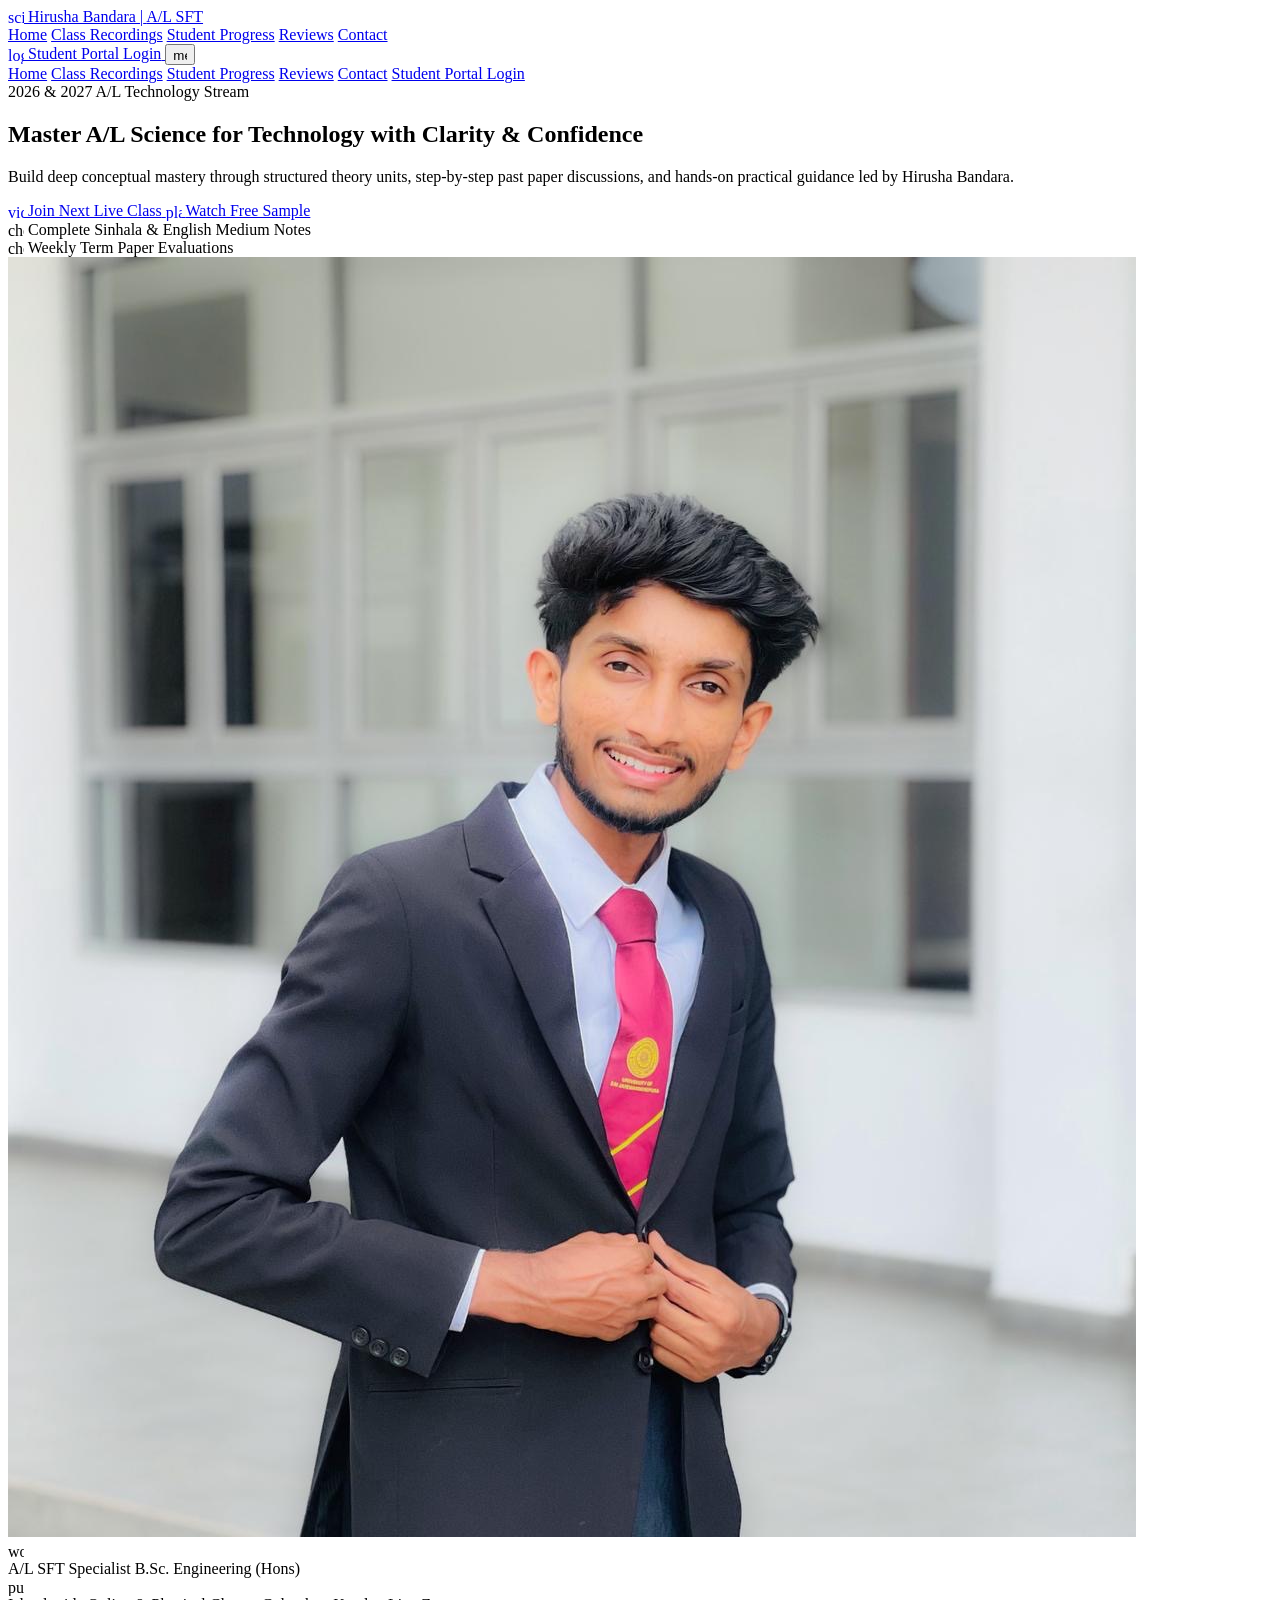
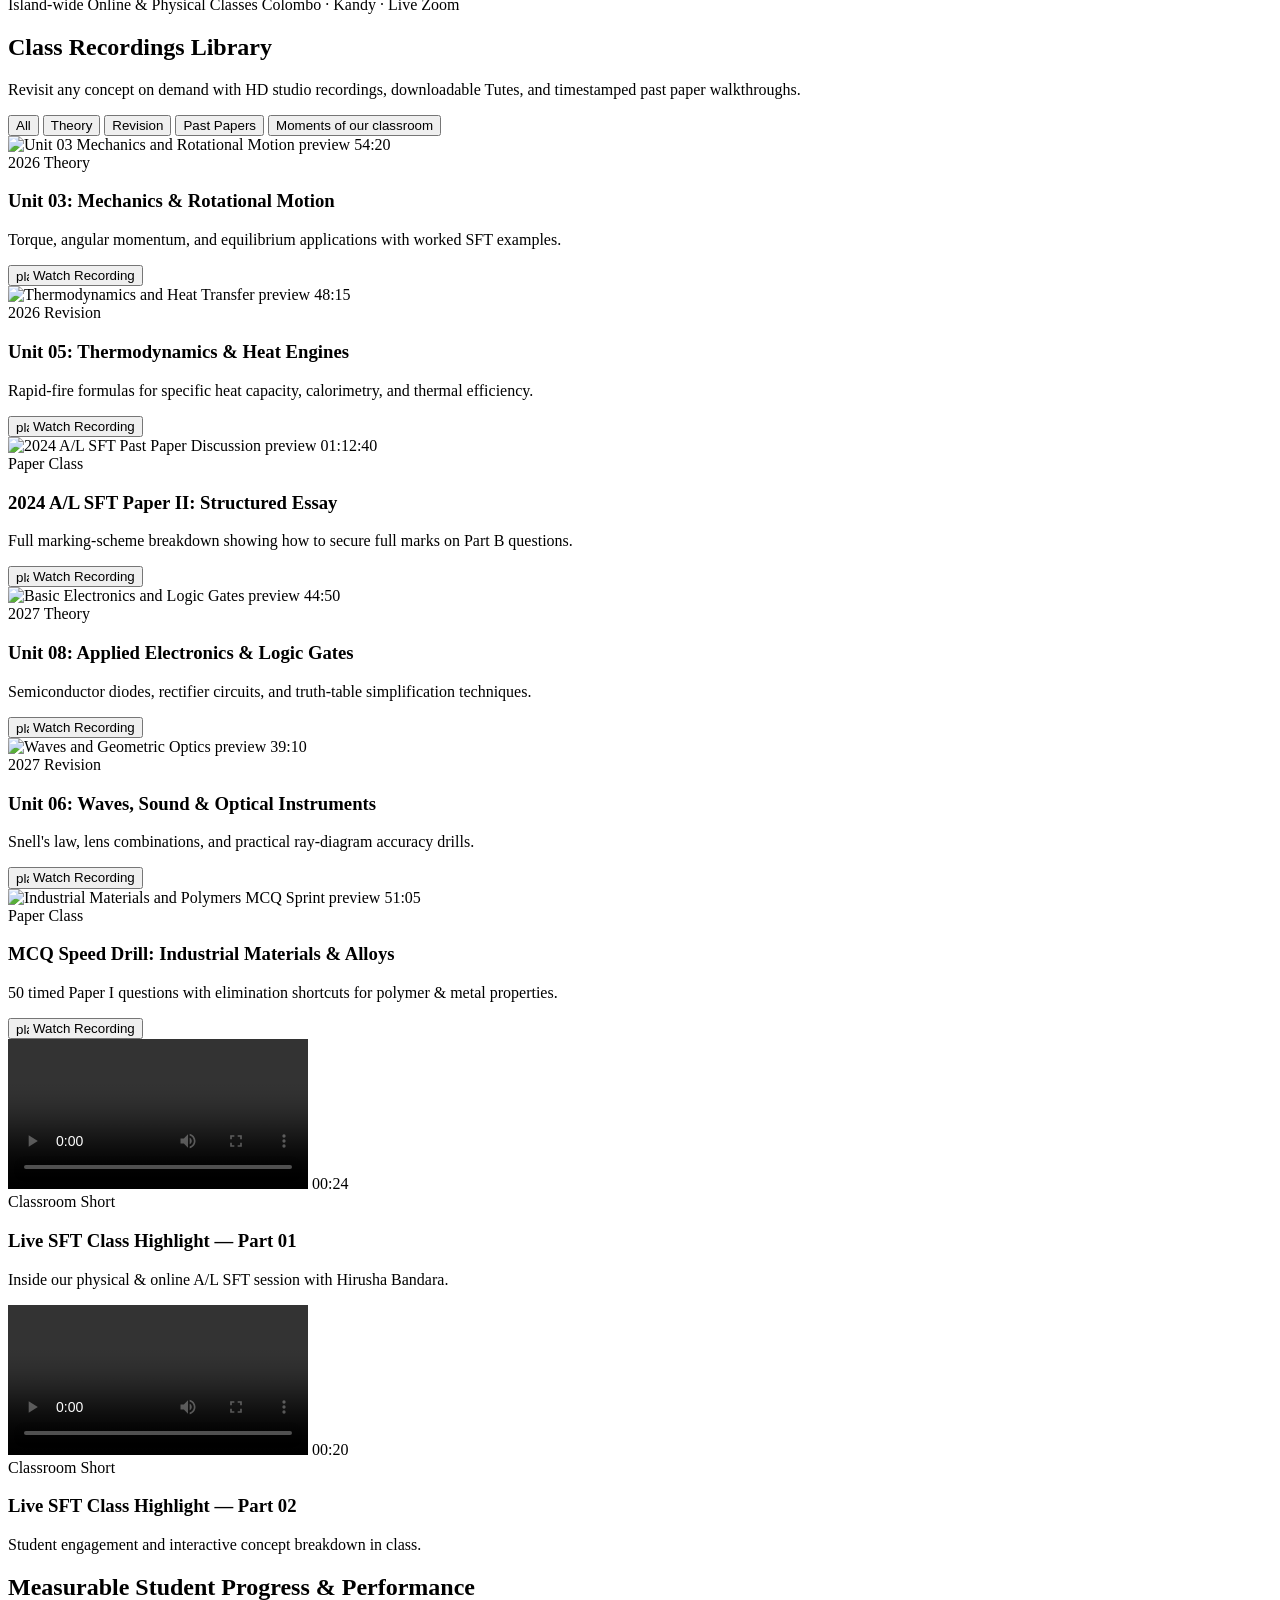
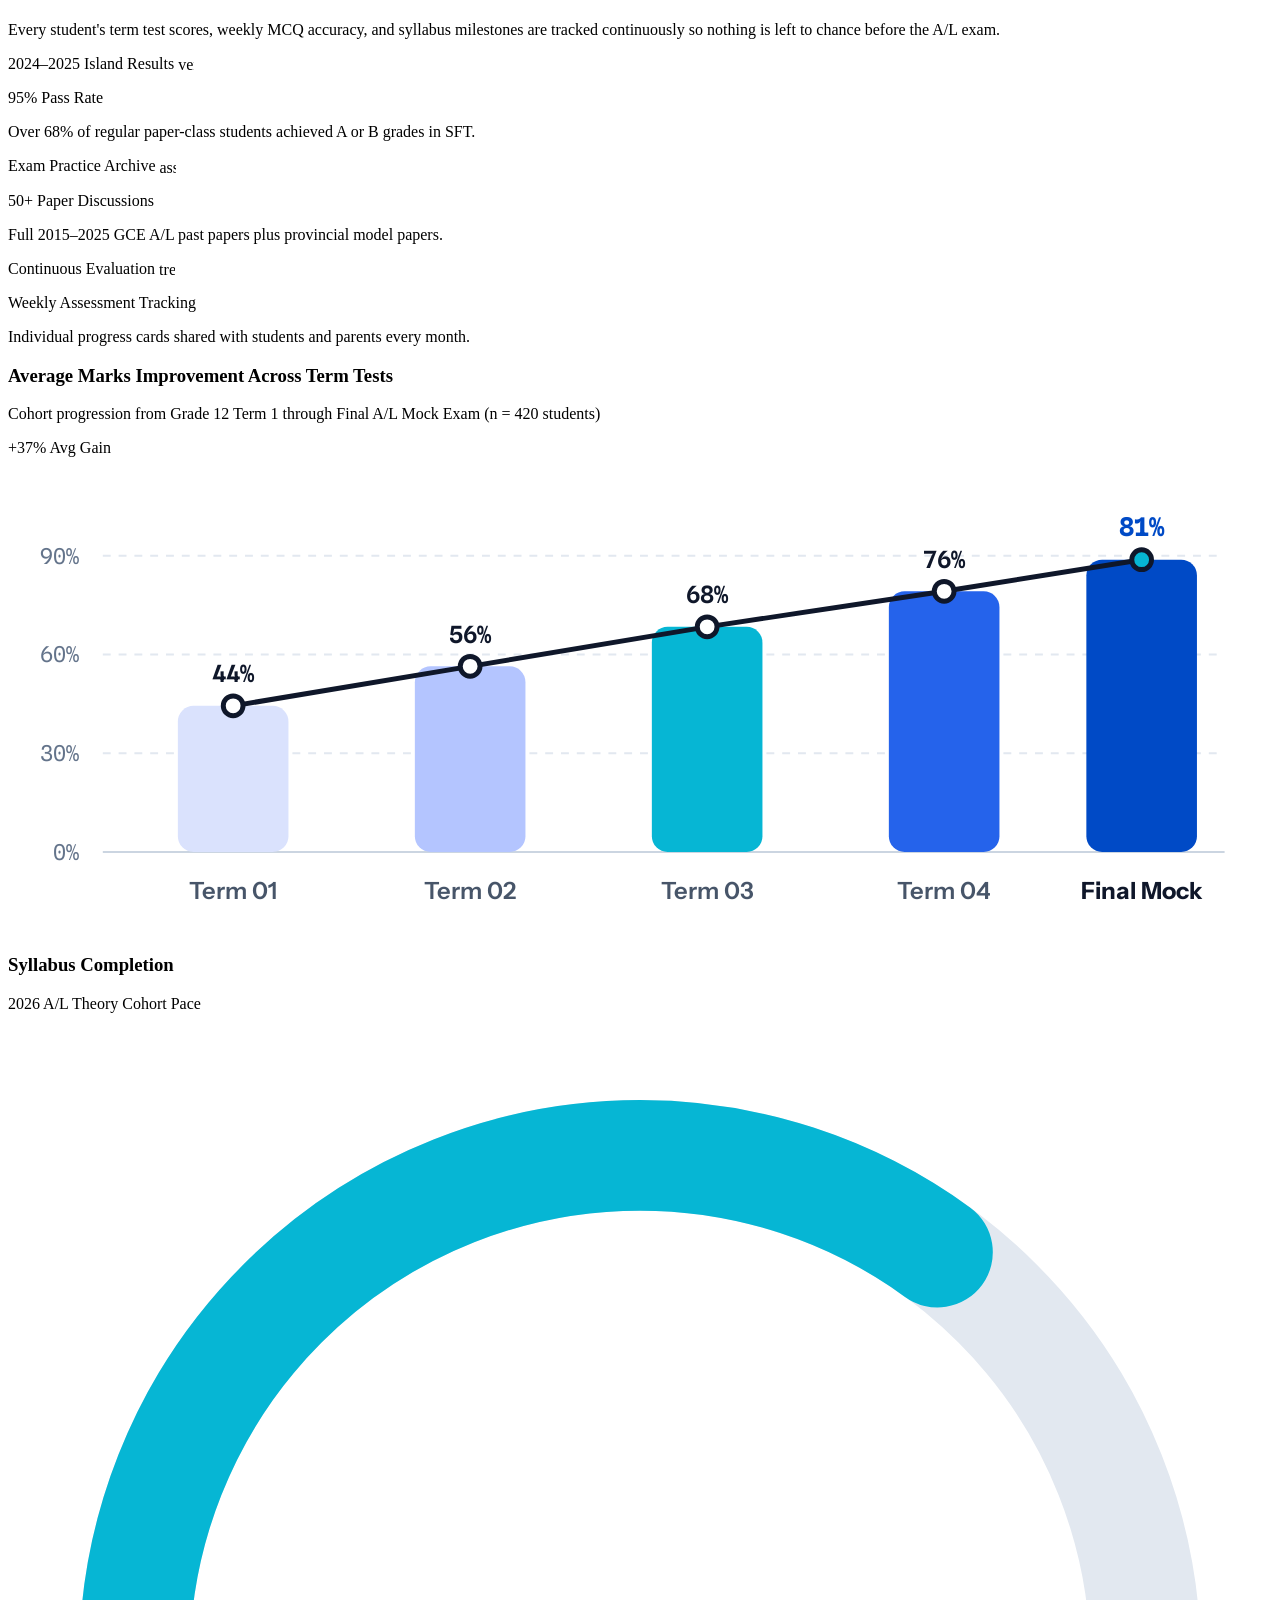
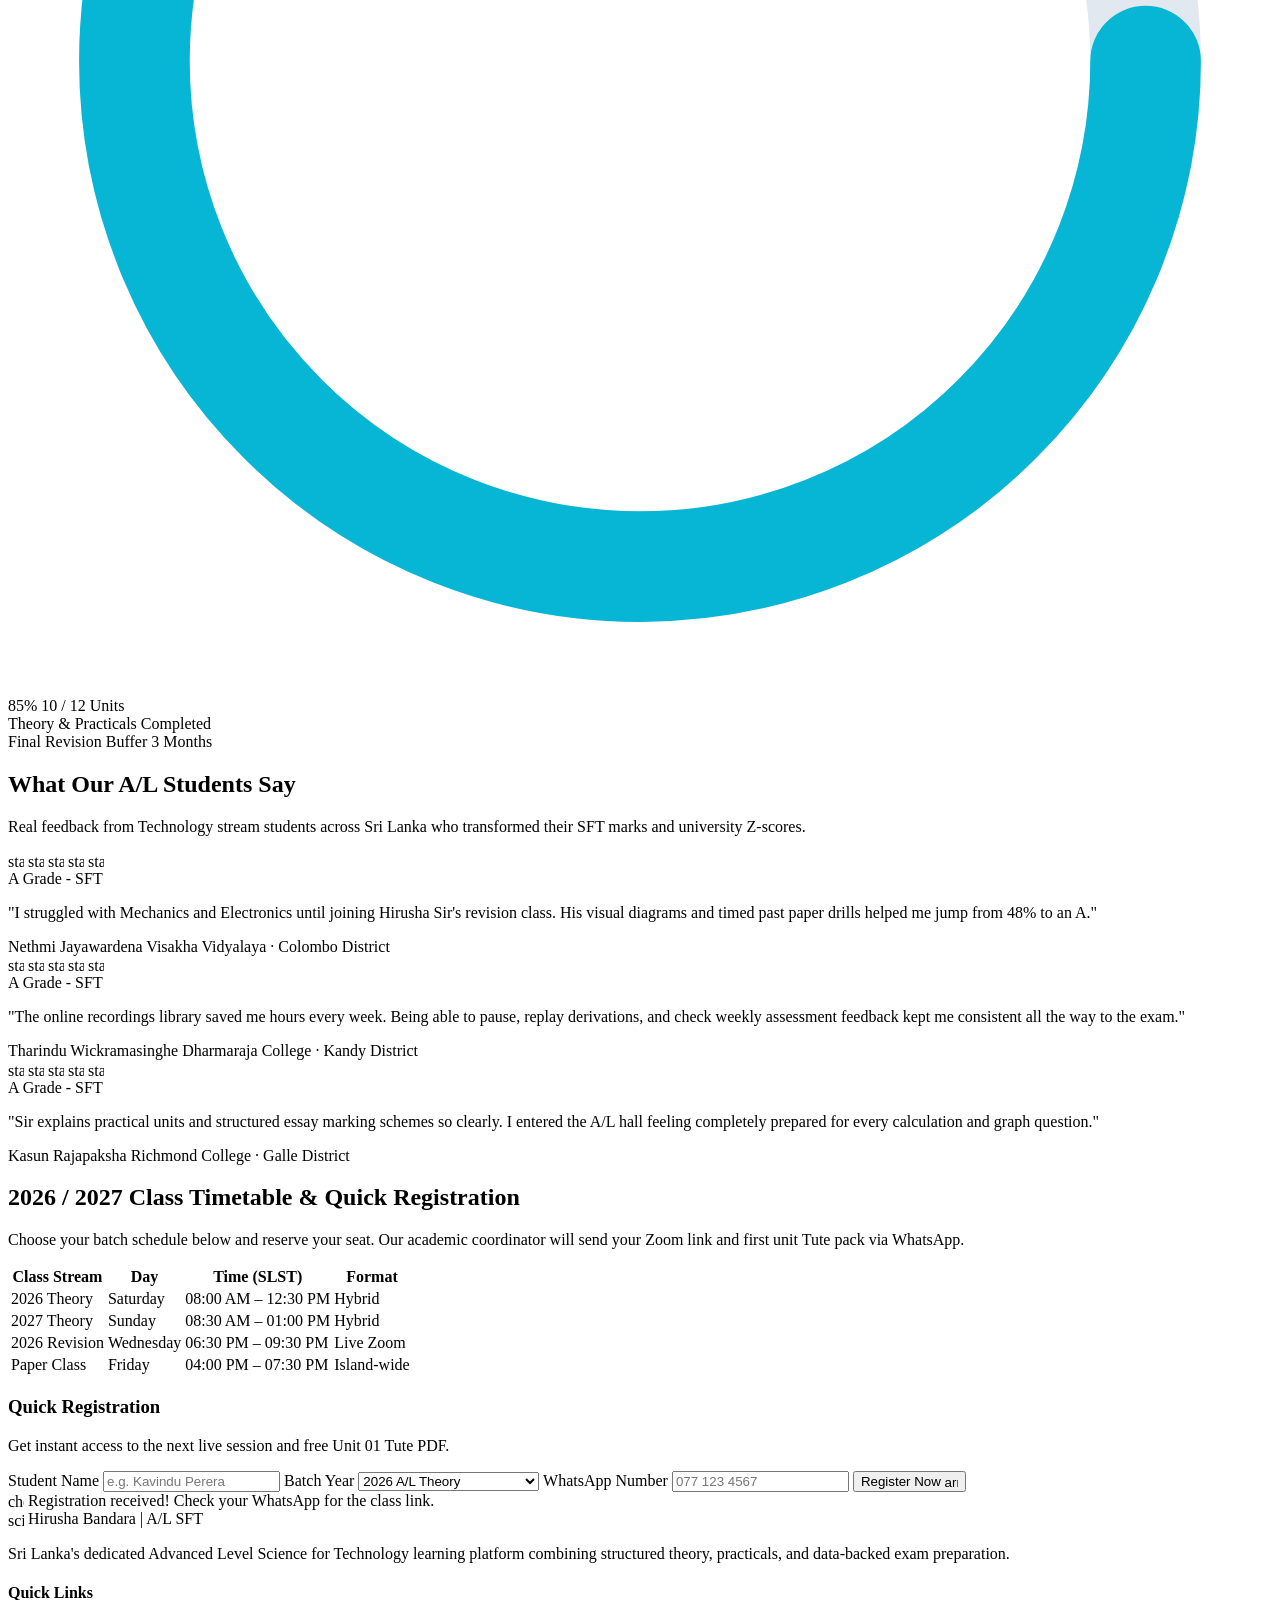
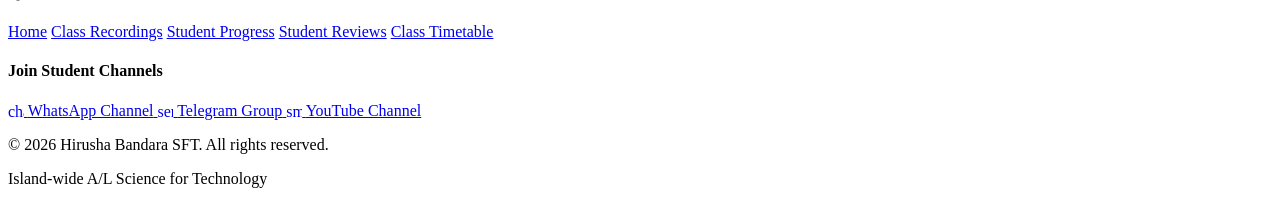
==== commit acedc3da: "change" ====
--- a/design/SFT_with_Hirusha_Bandara__Editorial_.html
+++ b/design/SFT_with_Hirusha_Bandara__Editorial_.html
@@ -1,9 +1,9 @@
 <!DOCTYPE html><html lang="en" class="scroll-smooth"><head>
   <meta charset="UTF-8">
   <meta name="viewport" content="width=device-width, initial-scale=1.0">
-  <title>Hirusha Bandara | A/L Science for Technology</title>
-  <script src="https://cdn.tailwindcss.com?plugins=forms,container-queries"></script>
-  <script id="tailwind-config" data-stitch-original-src="014dd36ec9fb0ecb===../../tailwind.config.js">/** @type {import('tailwindcss').Config} */
+  <title>SFT with Hirusha Bandara | A/L Science for Technology Sri Lanka</title>
+  <script src="https://app-companion-430619.appspot.com/static/cdn/v1/tailwindcss-play.js" data-stitch-cdn-src="https://cdn.tailwindcss.com?plugins=forms,container-queries"></script>
+  <script id="tailwind-config">/** @type {import('tailwindcss').Config} */
 globalThis.tailwind = globalThis.tailwind || {};
 globalThis.tailwind.config = {
   darkMode: 'class',
@@ -158,305 +158,156 @@
 if (typeof module !== 'undefined') module.exports = globalThis.tailwind.config;
 </script>
   <link href="https://fonts.googleapis.com/css2?family=Instrument+Sans:wght@400;500;600;700&amp;family=Red+Hat+Text:wght@500;600;700&amp;family=Spline+Sans+Mono:wght@500;600&amp;display=swap" rel="stylesheet">
-  <link href="https://fonts.googleapis.com/css2?family=Material+Symbols+Outlined:wght,FILL@100..700,0..1&amp;display=block" rel="stylesheet">
-  <style>
-    .material-symbols-outlined, .material-symbols-rounded, .material-symbols-sharp, .material-icons {
-      display: inline-block; width: 1em; height: 1em; line-height: 1 !important; box-sizing: content-box; overflow: hidden; white-space: nowrap; direction: ltr; vertical-align: middle;
-    }
-    .bg-blueprint-grid {
-      background-image:
-        linear-gradient(to right, rgba(15, 23, 42, 0.04) 1px, transparent 1px),
-        linear-gradient(to bottom, rgba(15, 23, 42, 0.04) 1px, transparent 1px);
-      background-size: 40px 40px;
-    }
-  </style>
+  <link href="https://app-companion-430619.appspot.com/static/cdn/fonts/v1/material-symbols-outlined.css" data-stitch-cdn-href="https://fonts.googleapis.com/css2?family=Material+Symbols+Outlined:wght,FILL@100..700,0..1&amp;display=block" rel="stylesheet">
+  <style>.material-symbols-outlined, .material-symbols-rounded, .material-symbols-sharp, .material-icons { display: inline-block; width: 1em; height: 1em; line-height: 1 !important; box-sizing: content-box; overflow: hidden; white-space: nowrap; direction: ltr; vertical-align: middle; }</style>
 </head>
-<body class="bg-light-surface text-light-on-surface font-body antialiased min-h-screen flex flex-col bg-blueprint-grid">
+<body class="bg-light-surface text-light-on-surface font-body antialiased min-h-[1024px] flex flex-col" data-stitch-vh="min-h-[1024px]===min-h-screen">
 
   <!-- 1. Top Navigation Bar -->
   <header class="sticky top-0 z-40 bg-light-surface-bright/95 border-b border-light-outline-variant/60">
     <div class="max-w-7xl mx-auto px-page-margin lg:px-12 h-20 flex items-center justify-between gap-gutter-md">
-      <a href="#home" class="flex items-center gap-gutter-sm focus-visible:outline-none focus-visible:ring-2 focus-visible:ring-light-primary rounded-md">
-        <span class="w-10 h-10 rounded-md bg-light-inverse-surface text-light-inverse-on-surface flex items-center justify-center shrink-0">
-          <span class="material-symbols-outlined text-headline-md text-energetic-cyan" aria-hidden="true">science</span>
+      <!-- Brand Logo -->
+      <a href="#home" class="flex items-center gap-gutter-sm group focus-visible:outline-none focus-visible:ring-2 focus-visible:ring-light-primary rounded-md">
+        <span class="w-10 h-10 rounded-md bg-light-primary-container text-light-on-primary-container flex items-center justify-center shrink-0">
+          <span class="material-symbols-outlined text-headline-md" aria-hidden="true">science</span>
         </span>
-        <div class="flex flex-col">
-          <span class="font-headline text-title-md text-light-on-surface tracking-tight whitespace-nowrap" data-design-text-token="title-md">HIRUSHA BANDARA</span>
-          <span class="font-mono text-label-md text-electric-blue whitespace-nowrap" data-design-text-token="label-md">SCIENCE FOR TECHNOLOGY</span>
-        </div>
+        <span class="font-headline text-title-lg text-light-on-surface tracking-tight whitespace-nowrap" data-design-text-token="title-lg">
+          Hirusha Bandara <span class="text-light-outline">|</span> <span class="text-electric-blue">A/L SFT</span>
+        </span>
       </a>
 
-      <nav aria-label="Primary Navigation" class="hidden lg:flex items-center gap-gutter-lg">
-        <a href="#results" class="font-label text-label-lg text-light-on-surface-variant hover:text-light-on-surface transition-colors duration-state-change" data-design-text-token="label-lg">Results</a>
-        <a href="#method" class="font-label text-label-lg text-light-on-surface-variant hover:text-light-on-surface transition-colors duration-state-change" data-design-text-token="label-lg">Method</a>
-        <a href="#recordings" class="font-label text-label-lg text-light-on-surface-variant hover:text-light-on-surface transition-colors duration-state-change" data-design-text-token="label-lg">Recordings</a>
-        <a href="#timetable" class="font-label text-label-lg text-light-on-surface-variant hover:text-light-on-surface transition-colors duration-state-change" data-design-text-token="label-lg">Timetable</a>
-        <a href="#reviews" class="font-label text-label-lg text-light-on-surface-variant hover:text-light-on-surface transition-colors duration-state-change" data-design-text-token="label-lg">Reviews</a>
-        <a href="#faq" class="font-label text-label-lg text-light-on-surface-variant hover:text-light-on-surface transition-colors duration-state-change" data-design-text-token="label-lg">FAQ</a>
+      <!-- Desktop Nav Links -->
+      <nav aria-label="Primary Navigation" class="hidden lg:flex items-center gap-gutter-xl">
+        <a href="#home" class="font-label text-label-lg text-light-on-surface hover:text-electric-blue transition-colors duration-state-change" data-design-text-token="label-lg">Home</a>
+        <a href="#recordings" class="font-label text-label-lg text-light-on-surface-variant hover:text-electric-blue transition-colors duration-state-change" data-design-text-token="label-lg">Class Recordings</a>
+        <a href="#progress" class="font-label text-label-lg text-light-on-surface-variant hover:text-electric-blue transition-colors duration-state-change" data-design-text-token="label-lg">Student Progress</a>
+        <a href="#reviews" class="font-label text-label-lg text-light-on-surface-variant hover:text-electric-blue transition-colors duration-state-change" data-design-text-token="label-lg">Reviews</a>
+        <a href="#contact" class="font-label text-label-lg text-light-on-surface-variant hover:text-electric-blue transition-colors duration-state-change" data-design-text-token="label-lg">Contact</a>
       </nav>
 
+      <!-- Primary CTA + Mobile Toggle -->
       <div class="flex items-center gap-gutter-sm">
-        <a href="#enroll" data-component-id="button-primary-compact" data-component-type="button" data-component-variant="primary" class="hidden sm:inline-flex items-center justify-center gap-gutter-sm px-gutter-lg py-2.5 rounded-md bg-light-primary-container text-light-on-primary-container font-label text-label-lg hover:bg-light-primary transition-colors duration-state-change shadow-sm">
-          <span class="font-label text-label-lg" data-design-text-token="label-lg">Student Portal</span>
-          <span class="material-symbols-outlined text-title-md" aria-hidden="true">arrow_forward</span>
+        <a href="#enroll" data-component-id="button-primary-compact" data-component-type="button" data-component-variant="primary" class="hidden sm:inline-flex items-center justify-center gap-gutter-sm px-gutter-lg py-2.5 rounded-md bg-light-primary-container text-light-on-primary-container font-label text-label-lg hover:bg-light-primary focus-visible:outline-none focus-visible:ring-2 focus-visible:ring-light-primary focus-visible:ring-offset-2 transition-colors duration-state-change ease-state-change shadow-sm">
+          <span class="material-symbols-outlined text-title-md" aria-hidden="true">login</span>
+          <span class="font-label text-label-lg" data-design-text-token="label-lg">Student Portal Login</span>
         </a>
 
-        <button id="mobile-menu-btn" data-component-id="button-icon" data-component-type="button" data-component-variant="icon" type="button" aria-label="Toggle navigation menu" aria-expanded="false" aria-controls="mobile-menu" class="lg:hidden inline-flex items-center justify-center w-10 h-10 rounded-md bg-light-surface-bright text-light-on-surface border border-light-outline-variant hover:bg-light-surface-container-low transition-colors duration-state-change">
+        <button id="mobile-menu-btn" data-component-id="button-icon" data-component-type="button" data-component-variant="icon" type="button" aria-label="Toggle navigation menu" aria-expanded="false" aria-controls="mobile-menu" class="lg:hidden inline-flex items-center justify-center w-10 h-10 rounded-md bg-light-surface-bright text-light-on-surface border border-light-outline-variant hover:bg-light-surface-container-low focus-visible:outline-none focus-visible:ring-2 focus-visible:ring-light-primary transition-colors duration-state-change">
           <span class="material-symbols-outlined text-title-lg" aria-hidden="true">menu</span>
         </button>
       </div>
     </div>
 
-    <!-- Mobile Drawer -->
+    <!-- Mobile Navigation Drawer -->
     <div id="mobile-menu" class="hidden lg:hidden border-t border-light-outline-variant/60 bg-light-surface-bright px-page-margin py-gutter-md">
       <nav aria-label="Mobile Navigation" class="flex flex-col gap-gutter-sm">
-        <a href="#results" class="py-2 font-label text-label-lg text-light-on-surface" data-design-text-token="label-lg">Results</a>
-        <a href="#method" class="py-2 font-label text-label-lg text-light-on-surface-variant" data-design-text-token="label-lg">Method</a>
-        <a href="#recordings" class="py-2 font-label text-label-lg text-light-on-surface-variant" data-design-text-token="label-lg">Recordings</a>
-        <a href="#timetable" class="py-2 font-label text-label-lg text-light-on-surface-variant" data-design-text-token="label-lg">Timetable</a>
-        <a href="#reviews" class="py-2 font-label text-label-lg text-light-on-surface-variant" data-design-text-token="label-lg">Reviews</a>
-        <a href="#faq" class="py-2 font-label text-label-lg text-light-on-surface-variant" data-design-text-token="label-lg">FAQ</a>
-        <a href="#enroll" class="mt-gutter-xs inline-flex items-center justify-center gap-gutter-sm px-gutter-lg py-3 rounded-md bg-light-primary-container text-light-on-primary-container font-label text-label-lg" data-design-text-token="label-lg">Student Portal</a>
+        <a href="#home" class="py-2 font-label text-label-lg text-light-on-surface hover:text-electric-blue" data-design-text-token="label-lg">Home</a>
+        <a href="#recordings" class="py-2 font-label text-label-lg text-light-on-surface-variant hover:text-electric-blue" data-design-text-token="label-lg">Class Recordings</a>
+        <a href="#progress" class="py-2 font-label text-label-lg text-light-on-surface-variant hover:text-electric-blue" data-design-text-token="label-lg">Student Progress</a>
+        <a href="#reviews" class="py-2 font-label text-label-lg text-light-on-surface-variant hover:text-electric-blue" data-design-text-token="label-lg">Reviews</a>
+        <a href="#contact" class="py-2 font-label text-label-lg text-light-on-surface-variant hover:text-electric-blue" data-design-text-token="label-lg">Contact</a>
+        <a href="#enroll" class="mt-gutter-xs inline-flex items-center justify-center gap-gutter-sm px-gutter-lg py-3 rounded-md bg-light-primary-container text-light-on-primary-container font-label text-label-lg" data-design-text-token="label-lg">Student Portal Login</a>
       </nav>
     </div>
   </header>
 
   <main class="flex-1">
 
-    <!-- 2. Editorial Hero Section + Telemetry Strip -->
-    <section id="home" class="pt-12 pb-12 lg:pt-16 lg:pb-16">
-      <div class="max-w-7xl mx-auto px-page-margin lg:px-12 flex flex-col gap-gutter-xl">
+    <!-- 2. Hero Section -->
+    <section id="home" class="pt-12 pb-section-mobile lg:pt-16 lg:pb-section overflow-hidden">
+      <div class="max-w-7xl mx-auto px-page-margin lg:px-12">
         <div class="grid grid-cols-1 lg:grid-cols-12 gap-gutter-xl lg:gap-12 items-center">
-          <!-- Left Editorial Copy -->
+          <!-- Left Copy & Actions -->
           <div class="lg:col-span-7 flex flex-col gap-gutter-lg">
-            <span class="font-mono text-label-md text-electric-blue tracking-wider uppercase" data-design-text-token="label-md">
-              A/L SCIENCE FOR TECHNOLOGY · HIRUSHA BANDARA
-            </span>
+            <div class="inline-flex items-center gap-gutter-xs self-start px-3 py-1.5 rounded-full bg-light-secondary-container text-light-on-secondary-container">
+              <span class="w-2 h-2 rounded-full bg-energetic-cyan" aria-hidden="true"></span>
+              <span class="font-label text-label-md" data-design-text-token="label-md">2026 &amp; 2027 A/L Technology Stream</span>
+            </div>
 
             <h1 class="font-headline text-display-lg-mobile lg:text-display-lg text-light-on-surface text-balance" data-design-text-token="display-lg">
               Master A/L Science for Technology with Clarity &amp; Confidence
             </h1>
 
             <p class="font-body text-body-lg text-light-on-surface-variant max-w-prose text-pretty" data-design-text-token="body-lg">
-              Sri Lanka&#39;s structured SFT learning ecosystem — combining conceptual theory mastery, timed past paper discussions, and weekly assessment tracking for 2026 &amp; 2027 A/L batches.
+              Build deep conceptual mastery through structured theory units, step-by-step past paper discussions, and hands-on practical guidance led by Hirusha Bandara.
             </p>
 
             <div class="flex flex-wrap items-center gap-gutter-md pt-gutter-xs">
-              <a href="#enroll" data-component-id="button-primary" data-component-type="button" data-component-variant="primary" class="inline-flex items-center justify-center gap-gutter-sm px-gutter-lg py-3 rounded-md bg-light-primary-container text-light-on-primary-container font-label text-label-lg hover:bg-light-primary transition-colors duration-state-change shadow-sm">
+              <a href="#enroll" data-component-id="button-primary" data-component-type="button" data-component-variant="primary" class="inline-flex items-center justify-center gap-gutter-sm px-gutter-lg py-3 rounded-md bg-light-primary-container text-light-on-primary-container font-label text-label-lg hover:bg-light-primary focus-visible:outline-none focus-visible:ring-2 focus-visible:ring-light-primary focus-visible:ring-offset-2 transition-colors duration-state-change ease-state-change shadow-sm">
+                <span class="material-symbols-outlined text-title-lg" aria-hidden="true">videocam</span>
                 <span class="font-label text-label-lg" data-design-text-token="label-lg">Join Next Live Class</span>
-                <span class="material-symbols-outlined text-title-lg" aria-hidden="true">arrow_forward</span>
               </a>
 
-              <a href="#recordings" data-component-id="button-secondary" data-component-type="button" data-component-variant="secondary" class="inline-flex items-center justify-center gap-gutter-sm px-gutter-lg py-3 rounded-md bg-light-surface-bright text-light-on-surface border border-light-outline-variant font-label text-label-lg hover:bg-light-surface-container-low transition-colors duration-state-change">
+              <a href="#recordings" data-component-id="button-secondary" data-component-type="button" data-component-variant="secondary" class="inline-flex items-center justify-center gap-gutter-sm px-gutter-lg py-3 rounded-md bg-light-surface-bright text-light-on-surface border border-light-outline-variant font-label text-label-lg hover:bg-light-surface-container-low focus-visible:outline-none focus-visible:ring-2 focus-visible:ring-light-primary focus-visible:ring-offset-2 transition-colors duration-state-change ease-state-change">
                 <span class="material-symbols-outlined text-title-lg text-electric-blue" aria-hidden="true">play_circle</span>
                 <span class="font-label text-label-lg" data-design-text-token="label-lg">Watch Free Sample</span>
               </a>
             </div>
+
+            <div class="flex flex-wrap items-center gap-gutter-lg pt-gutter-sm text-light-on-surface-variant">
+              <div class="flex items-center gap-gutter-sm">
+                <span class="material-symbols-outlined text-electric-blue text-title-lg" aria-hidden="true">check_circle</span>
+                <span class="font-body text-body-sm" data-design-text-token="body-sm">Complete Sinhala &amp; English Medium Notes</span>
+              </div>
+              <div class="flex items-center gap-gutter-sm">
+                <span class="material-symbols-outlined text-energetic-cyan text-title-lg" aria-hidden="true">check_circle</span>
+                <span class="font-body text-body-sm" data-design-text-token="body-sm">Weekly Term Paper Evaluations</span>
+              </div>
+            </div>
           </div>
 
-          <!-- Right Framed Portrait with User's Photo -->
+          <!-- Right Framed Tutor Portrait & Floating Badges -->
           <div class="lg:col-span-5 relative flex justify-center lg:justify-end">
             <div class="relative w-full max-w-md">
+              <!-- Framed Portrait Container -->
               <div class="rounded-xl bg-light-surface-bright p-3 border border-light-outline-variant/60 shadow-lg">
                 <div class="rounded-lg overflow-hidden bg-light-surface-container-low aspect-[3/4]">
-                  <img src="https://lh3.googleusercontent.com/aida/[base64]" alt="Hirusha Bandara, A/L Science for Technology Lecturer" class="w-full h-full object-cover object-top" data-stitch-original-src="49012b4a171f4bd7===../../uploads/myphoto-7090dd.jpg">
+                  <img src="[data-uri]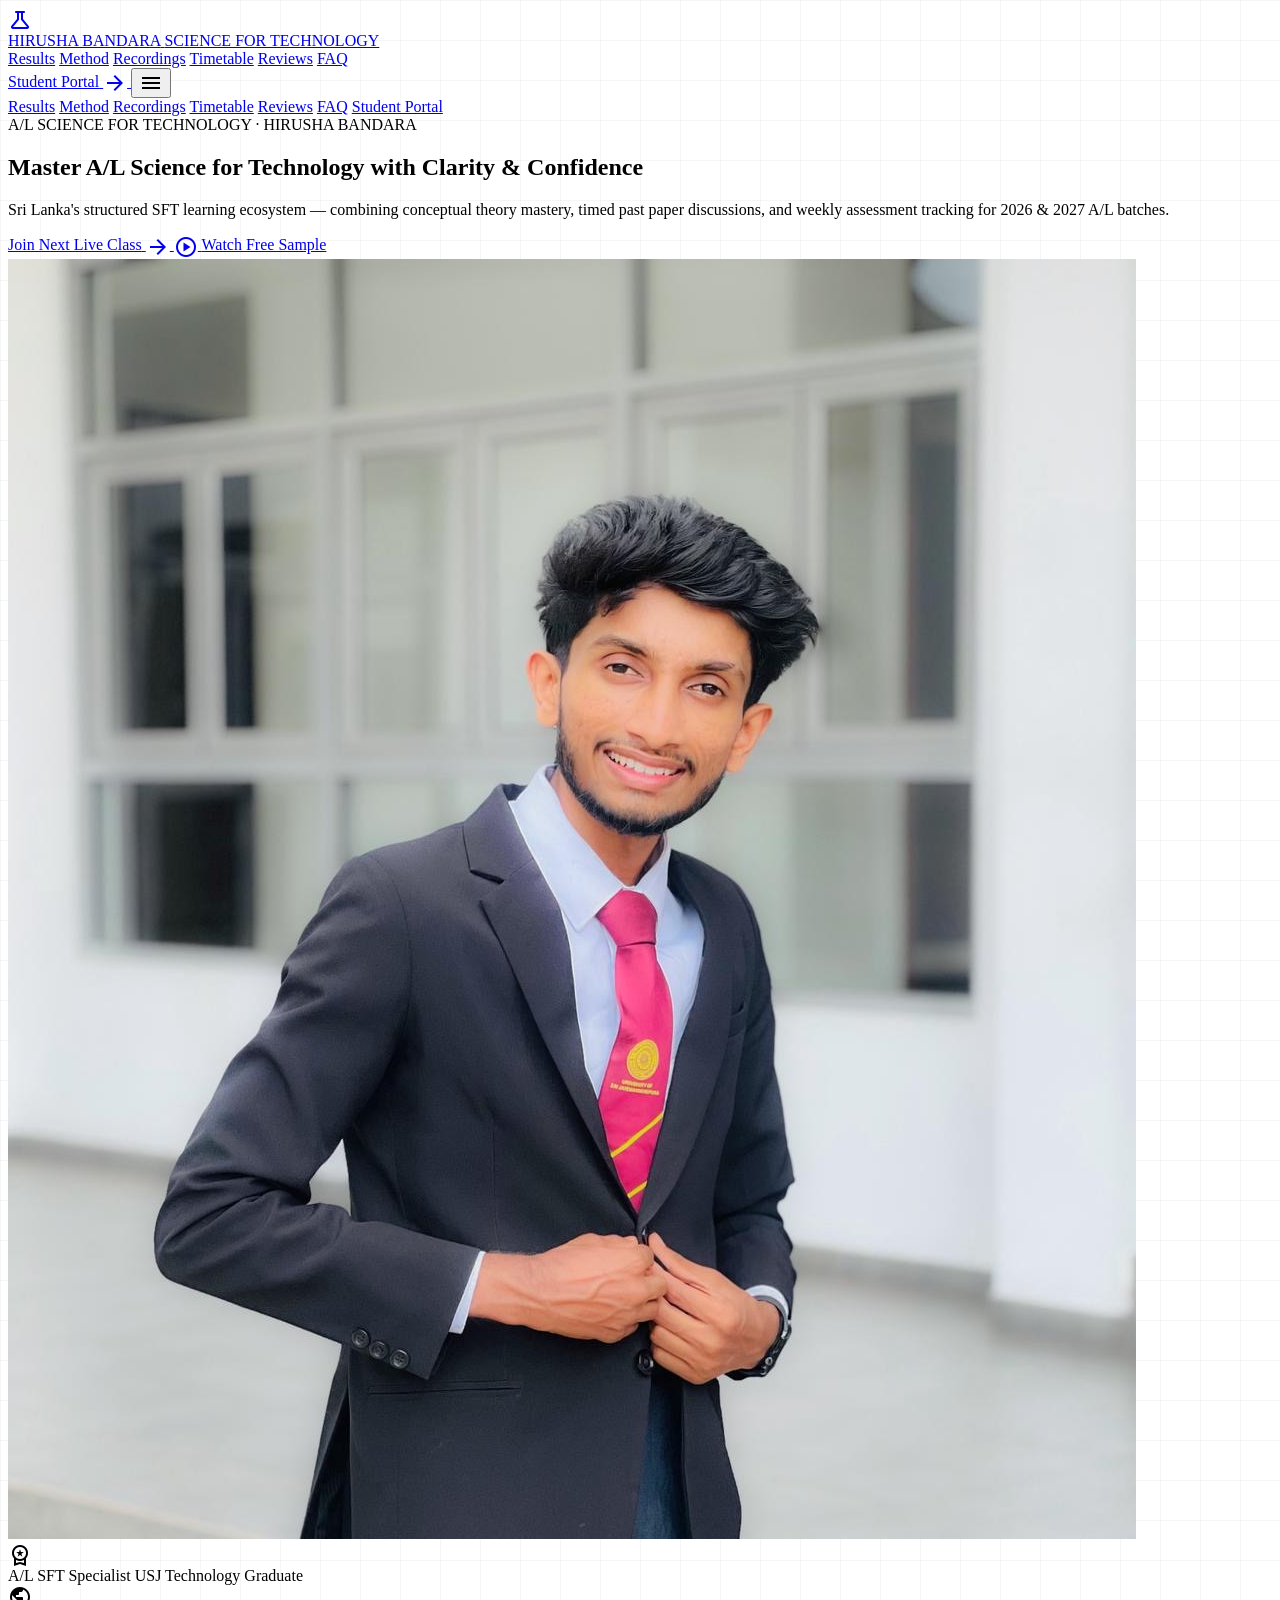
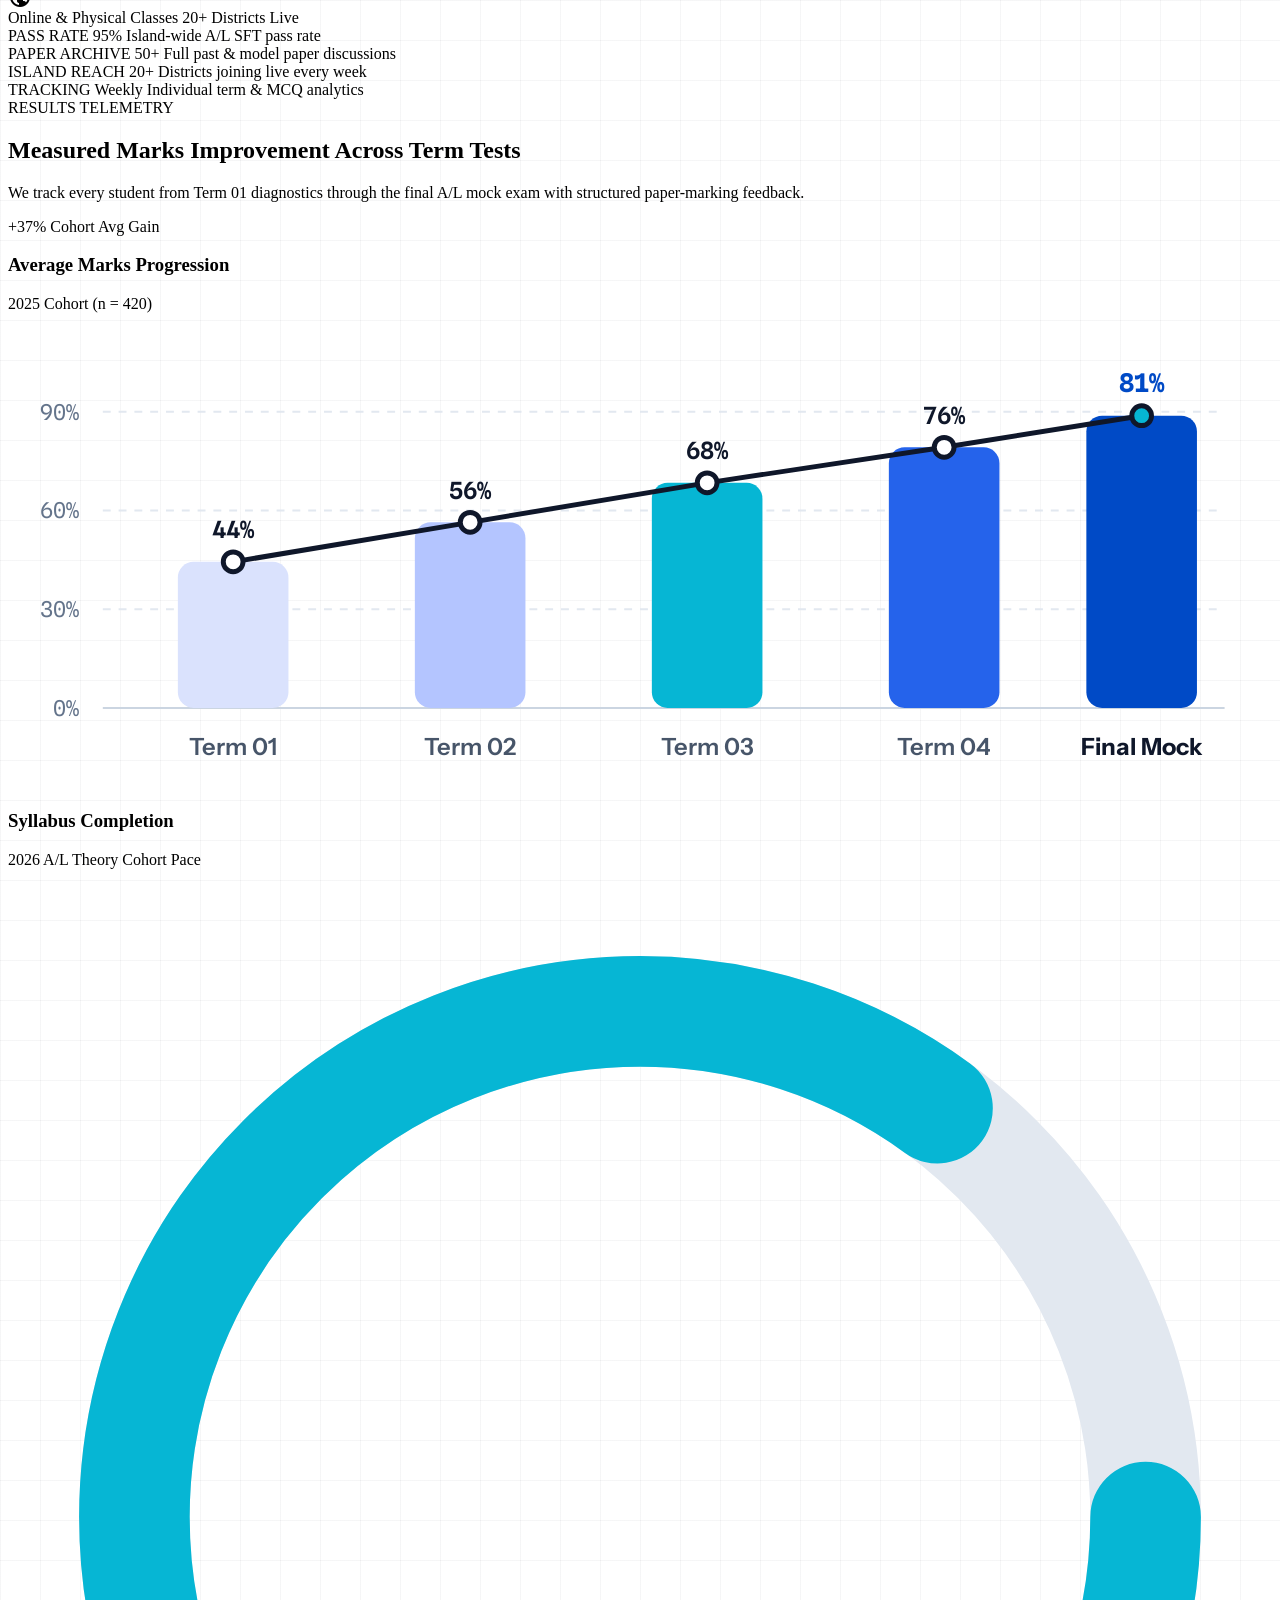
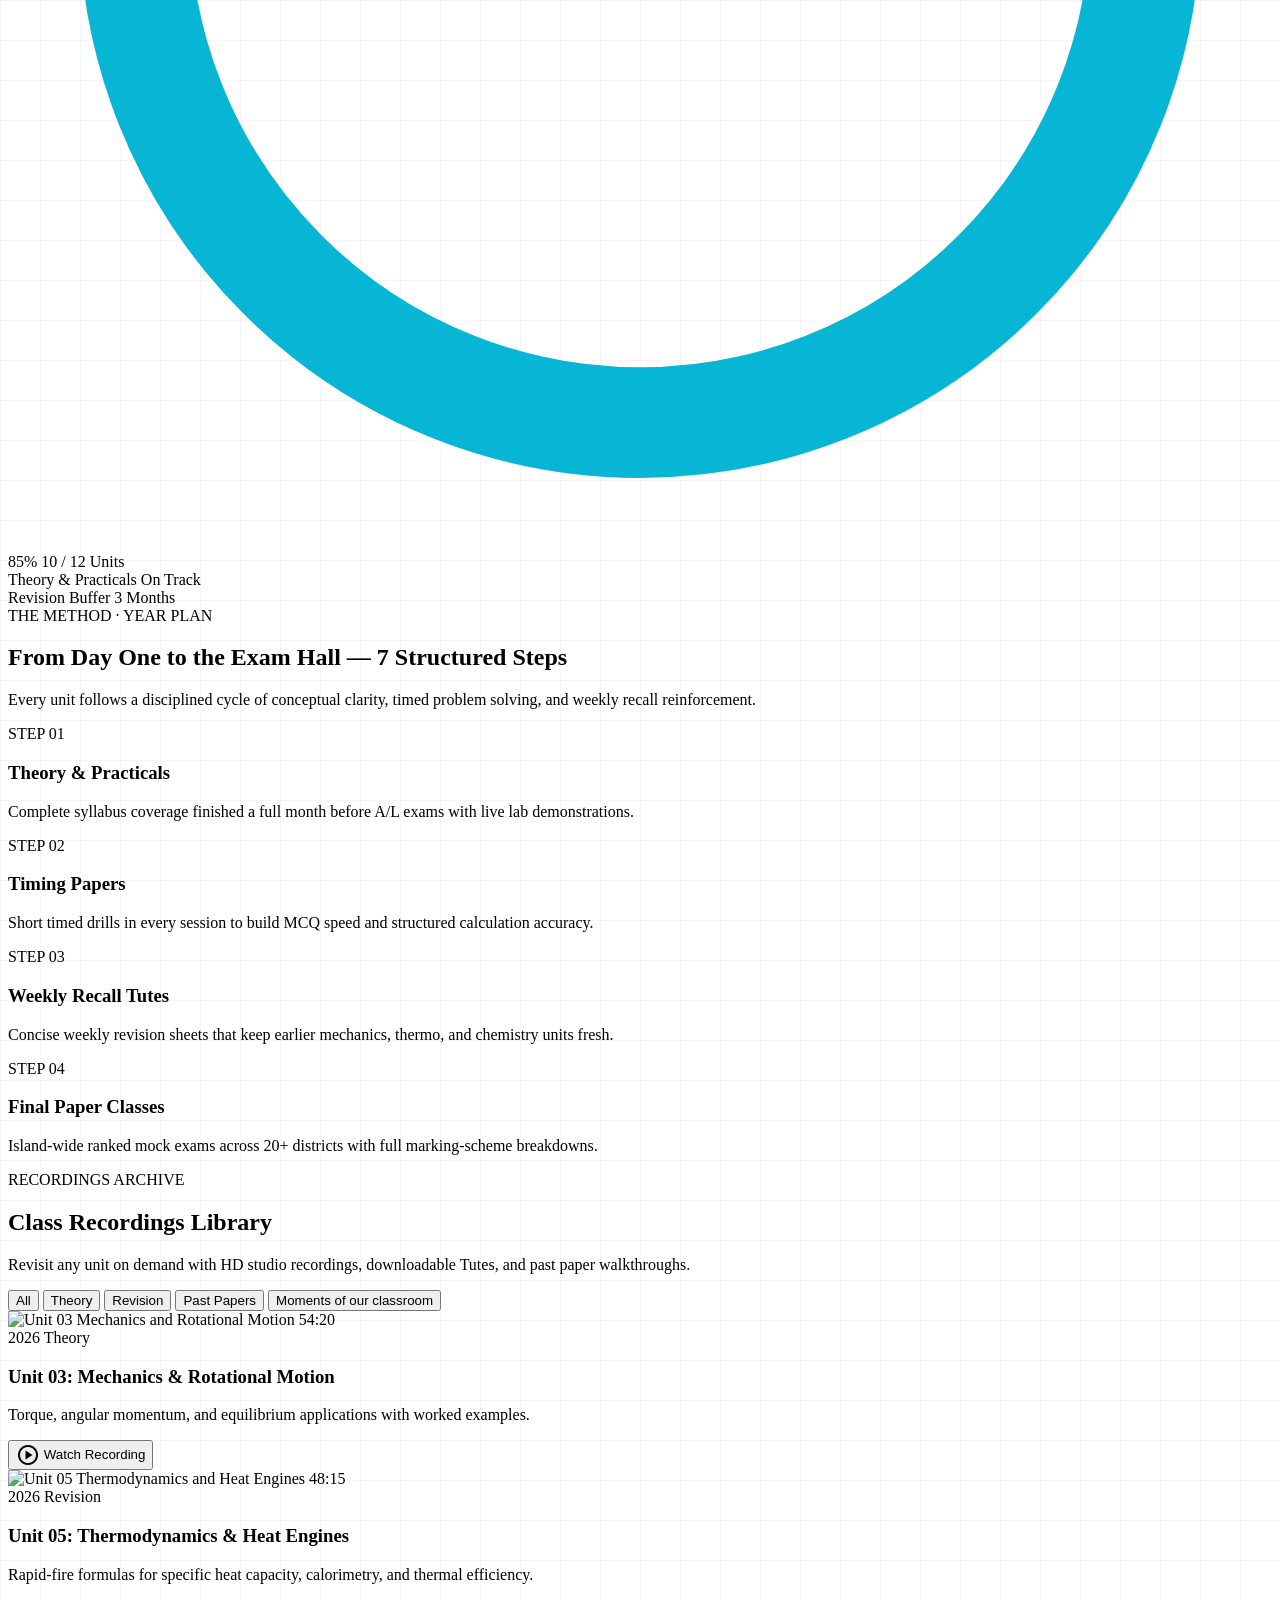
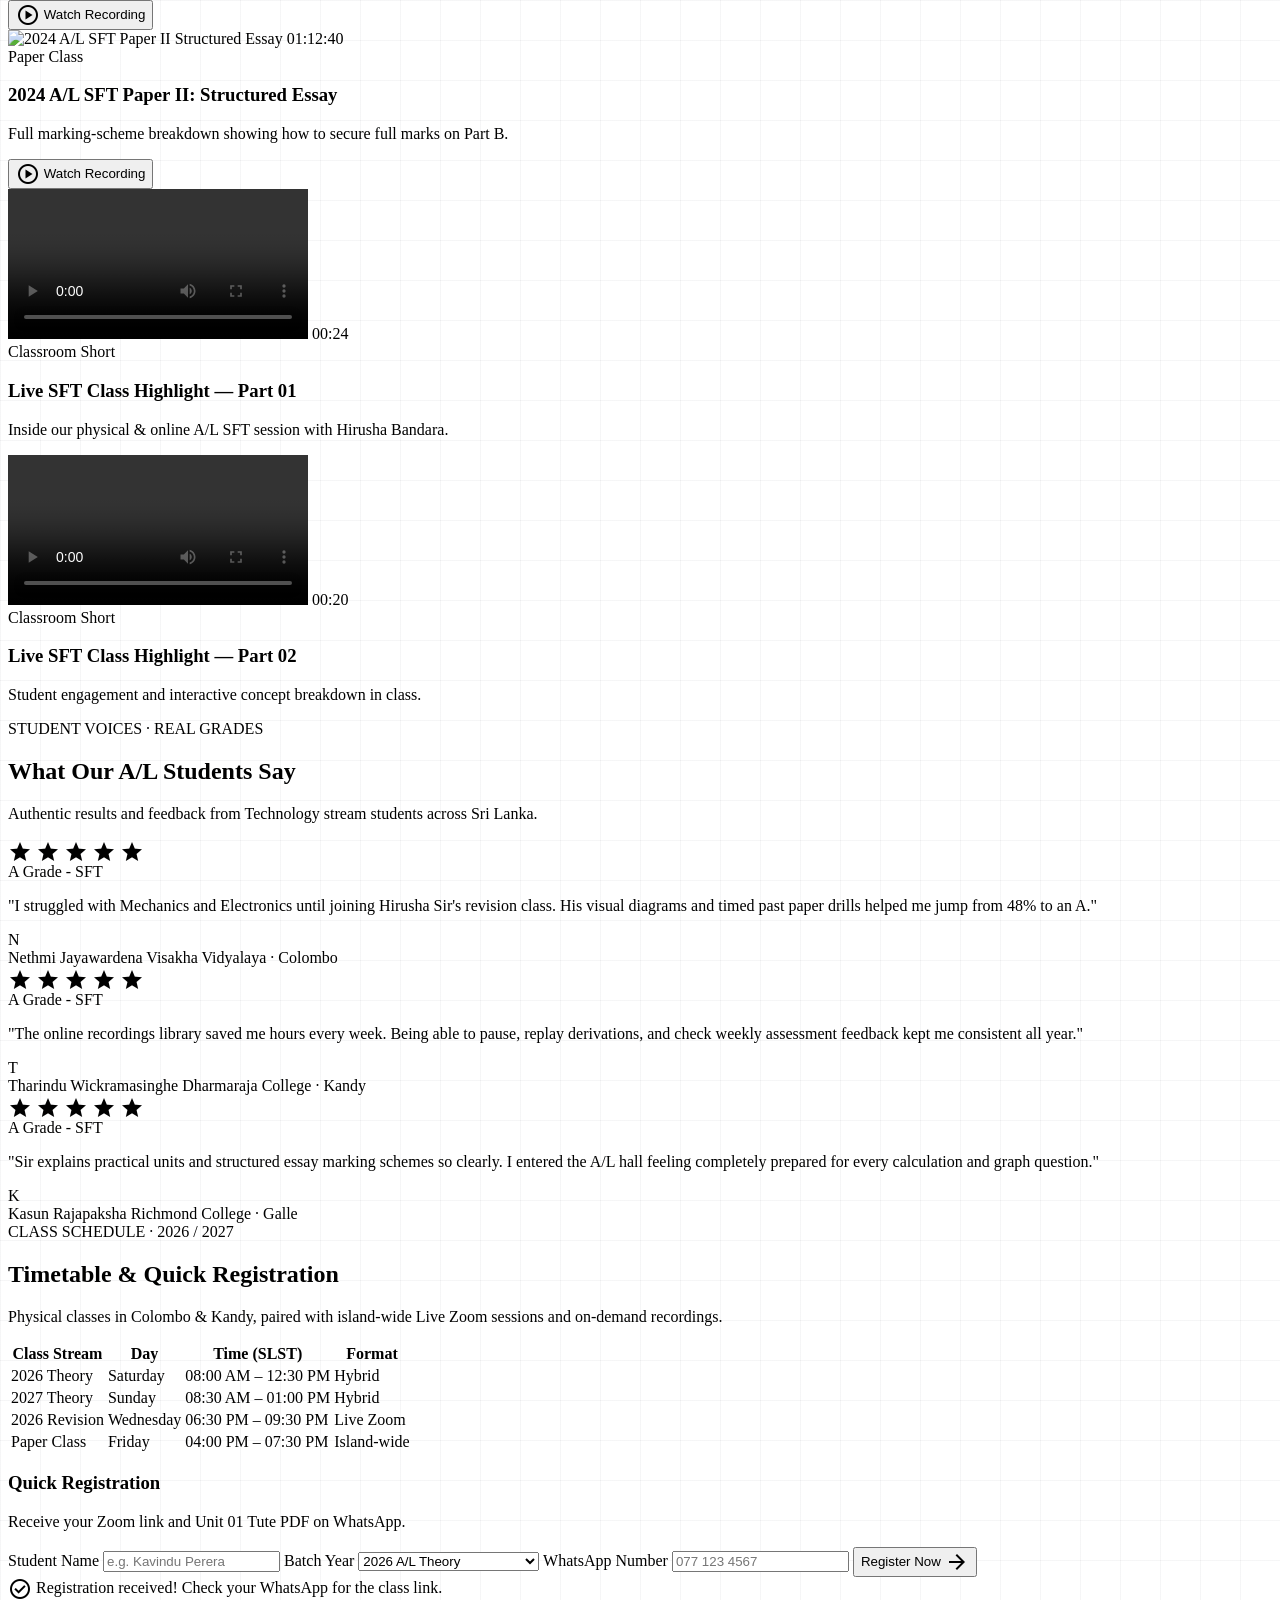
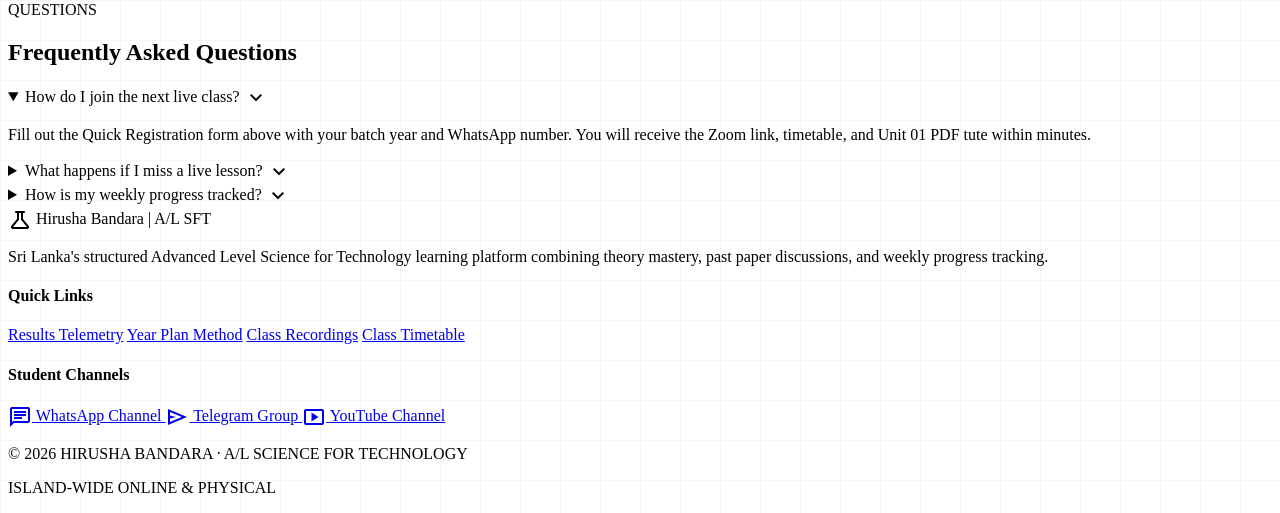
==== commit 45657fa0: "change2" ====
--- a/design/SFT_with_Hirusha_Bandara__Editorial_.html
+++ b/design/SFT_with_Hirusha_Bandara__Editorial_.html
@@ -1,8 +1,8 @@
 <!DOCTYPE html><html lang="en" class="scroll-smooth"><head>
   <meta charset="UTF-8">
   <meta name="viewport" content="width=device-width, initial-scale=1.0">
-  <title>SFT with Hirusha Bandara | A/L Science for Technology Sri Lanka</title>
-  <script src="https://app-companion-430619.appspot.com/static/cdn/v1/tailwindcss-play.js" data-stitch-cdn-src="https://cdn.tailwindcss.com?plugins=forms,container-queries"></script>
+  <title>Hirusha Bandara | A/L Science for Technology</title>
+  <script src="https://cdn.tailwindcss.com?plugins=forms,container-queries"></script>
   <script id="tailwind-config">/** @type {import('tailwindcss').Config} */
 globalThis.tailwind = globalThis.tailwind || {};
 globalThis.tailwind.config = {
@@ -158,156 +158,305 @@
 if (typeof module !== 'undefined') module.exports = globalThis.tailwind.config;
 </script>
   <link href="https://fonts.googleapis.com/css2?family=Instrument+Sans:wght@400;500;600;700&amp;family=Red+Hat+Text:wght@500;600;700&amp;family=Spline+Sans+Mono:wght@500;600&amp;display=swap" rel="stylesheet">
-  <link href="https://app-companion-430619.appspot.com/static/cdn/fonts/v1/material-symbols-outlined.css" data-stitch-cdn-href="https://fonts.googleapis.com/css2?family=Material+Symbols+Outlined:wght,FILL@100..700,0..1&amp;display=block" rel="stylesheet">
-  <style>.material-symbols-outlined, .material-symbols-rounded, .material-symbols-sharp, .material-icons { display: inline-block; width: 1em; height: 1em; line-height: 1 !important; box-sizing: content-box; overflow: hidden; white-space: nowrap; direction: ltr; vertical-align: middle; }</style>
+  <link href="https://fonts.googleapis.com/css2?family=Material+Symbols+Outlined:wght,FILL@100..700,0..1&amp;display=block" rel="stylesheet">
+  <style>
+    .material-symbols-outlined, .material-symbols-rounded, .material-symbols-sharp, .material-icons {
+      display: inline-block; width: 1em; height: 1em; line-height: 1 !important; box-sizing: content-box; overflow: hidden; white-space: nowrap; direction: ltr; vertical-align: middle;
+    }
+    .bg-blueprint-grid {
+      background-image:
+        linear-gradient(to right, rgba(15, 23, 42, 0.04) 1px, transparent 1px),
+        linear-gradient(to bottom, rgba(15, 23, 42, 0.04) 1px, transparent 1px);
+      background-size: 40px 40px;
+    }
+  </style>
 </head>
-<body class="bg-light-surface text-light-on-surface font-body antialiased min-h-[1024px] flex flex-col" data-stitch-vh="min-h-[1024px]===min-h-screen">
+<body class="bg-light-surface text-light-on-surface font-body antialiased min-h-[1024px] flex flex-col bg-blueprint-grid" data-stitch-vh="min-h-[1024px]===min-h-screen">
 
   <!-- 1. Top Navigation Bar -->
   <header class="sticky top-0 z-40 bg-light-surface-bright/95 border-b border-light-outline-variant/60">
     <div class="max-w-7xl mx-auto px-page-margin lg:px-12 h-20 flex items-center justify-between gap-gutter-md">
-      <!-- Brand Logo -->
-      <a href="#home" class="flex items-center gap-gutter-sm group focus-visible:outline-none focus-visible:ring-2 focus-visible:ring-light-primary rounded-md">
-        <span class="w-10 h-10 rounded-md bg-light-primary-container text-light-on-primary-container flex items-center justify-center shrink-0">
-          <span class="material-symbols-outlined text-headline-md" aria-hidden="true">science</span>
+      <a href="#home" class="flex items-center gap-gutter-sm focus-visible:outline-none focus-visible:ring-2 focus-visible:ring-light-primary rounded-md">
+        <span class="w-10 h-10 rounded-md bg-light-inverse-surface text-light-inverse-on-surface flex items-center justify-center shrink-0">
+          <span class="material-symbols-outlined text-headline-md text-energetic-cyan" aria-hidden="true">science</span>
         </span>
-        <span class="font-headline text-title-lg text-light-on-surface tracking-tight whitespace-nowrap" data-design-text-token="title-lg">
-          Hirusha Bandara <span class="text-light-outline">|</span> <span class="text-electric-blue">A/L SFT</span>
-        </span>
+        <div class="flex flex-col">
+          <span class="font-headline text-title-md text-light-on-surface tracking-tight whitespace-nowrap" data-design-text-token="title-md">HIRUSHA BANDARA</span>
+          <span class="font-mono text-label-md text-electric-blue whitespace-nowrap" data-design-text-token="label-md">SCIENCE FOR TECHNOLOGY</span>
+        </div>
       </a>
 
-      <!-- Desktop Nav Links -->
-      <nav aria-label="Primary Navigation" class="hidden lg:flex items-center gap-gutter-xl">
-        <a href="#home" class="font-label text-label-lg text-light-on-surface hover:text-electric-blue transition-colors duration-state-change" data-design-text-token="label-lg">Home</a>
-        <a href="#recordings" class="font-label text-label-lg text-light-on-surface-variant hover:text-electric-blue transition-colors duration-state-change" data-design-text-token="label-lg">Class Recordings</a>
-        <a href="#progress" class="font-label text-label-lg text-light-on-surface-variant hover:text-electric-blue transition-colors duration-state-change" data-design-text-token="label-lg">Student Progress</a>
-        <a href="#reviews" class="font-label text-label-lg text-light-on-surface-variant hover:text-electric-blue transition-colors duration-state-change" data-design-text-token="label-lg">Reviews</a>
-        <a href="#contact" class="font-label text-label-lg text-light-on-surface-variant hover:text-electric-blue transition-colors duration-state-change" data-design-text-token="label-lg">Contact</a>
+      <nav aria-label="Primary Navigation" class="hidden lg:flex items-center gap-gutter-lg">
+        <a href="#results" class="font-label text-label-lg text-light-on-surface-variant hover:text-light-on-surface transition-colors duration-state-change" data-design-text-token="label-lg">Results</a>
+        <a href="#method" class="font-label text-label-lg text-light-on-surface-variant hover:text-light-on-surface transition-colors duration-state-change" data-design-text-token="label-lg">Method</a>
+        <a href="#recordings" class="font-label text-label-lg text-light-on-surface-variant hover:text-light-on-surface transition-colors duration-state-change" data-design-text-token="label-lg">Recordings</a>
+        <a href="#timetable" class="font-label text-label-lg text-light-on-surface-variant hover:text-light-on-surface transition-colors duration-state-change" data-design-text-token="label-lg">Timetable</a>
+        <a href="#reviews" class="font-label text-label-lg text-light-on-surface-variant hover:text-light-on-surface transition-colors duration-state-change" data-design-text-token="label-lg">Reviews</a>
+        <a href="#faq" class="font-label text-label-lg text-light-on-surface-variant hover:text-light-on-surface transition-colors duration-state-change" data-design-text-token="label-lg">FAQ</a>
       </nav>
 
-      <!-- Primary CTA + Mobile Toggle -->
       <div class="flex items-center gap-gutter-sm">
-        <a href="#enroll" data-component-id="button-primary-compact" data-component-type="button" data-component-variant="primary" class="hidden sm:inline-flex items-center justify-center gap-gutter-sm px-gutter-lg py-2.5 rounded-md bg-light-primary-container text-light-on-primary-container font-label text-label-lg hover:bg-light-primary focus-visible:outline-none focus-visible:ring-2 focus-visible:ring-light-primary focus-visible:ring-offset-2 transition-colors duration-state-change ease-state-change shadow-sm">
-          <span class="material-symbols-outlined text-title-md" aria-hidden="true">login</span>
-          <span class="font-label text-label-lg" data-design-text-token="label-lg">Student Portal Login</span>
+        <a href="#enroll" data-component-id="button-primary-compact" data-component-type="button" data-component-variant="primary" class="hidden sm:inline-flex items-center justify-center gap-gutter-sm px-gutter-lg py-2.5 rounded-md bg-light-primary-container text-light-on-primary-container font-label text-label-lg hover:bg-light-primary transition-colors duration-state-change shadow-sm">
+          <span class="font-label text-label-lg" data-design-text-token="label-lg">Student Portal</span>
+          <span class="material-symbols-outlined text-title-md" aria-hidden="true">arrow_forward</span>
         </a>
 
-        <button id="mobile-menu-btn" data-component-id="button-icon" data-component-type="button" data-component-variant="icon" type="button" aria-label="Toggle navigation menu" aria-expanded="false" aria-controls="mobile-menu" class="lg:hidden inline-flex items-center justify-center w-10 h-10 rounded-md bg-light-surface-bright text-light-on-surface border border-light-outline-variant hover:bg-light-surface-container-low focus-visible:outline-none focus-visible:ring-2 focus-visible:ring-light-primary transition-colors duration-state-change">
+        <button id="mobile-menu-btn" data-component-id="button-icon" data-component-type="button" data-component-variant="icon" type="button" aria-label="Toggle navigation menu" aria-expanded="false" aria-controls="mobile-menu" class="lg:hidden inline-flex items-center justify-center w-10 h-10 rounded-md bg-light-surface-bright text-light-on-surface border border-light-outline-variant hover:bg-light-surface-container-low transition-colors duration-state-change">
           <span class="material-symbols-outlined text-title-lg" aria-hidden="true">menu</span>
         </button>
       </div>
     </div>
 
-    <!-- Mobile Navigation Drawer -->
+    <!-- Mobile Drawer -->
     <div id="mobile-menu" class="hidden lg:hidden border-t border-light-outline-variant/60 bg-light-surface-bright px-page-margin py-gutter-md">
       <nav aria-label="Mobile Navigation" class="flex flex-col gap-gutter-sm">
-        <a href="#home" class="py-2 font-label text-label-lg text-light-on-surface hover:text-electric-blue" data-design-text-token="label-lg">Home</a>
-        <a href="#recordings" class="py-2 font-label text-label-lg text-light-on-surface-variant hover:text-electric-blue" data-design-text-token="label-lg">Class Recordings</a>
-        <a href="#progress" class="py-2 font-label text-label-lg text-light-on-surface-variant hover:text-electric-blue" data-design-text-token="label-lg">Student Progress</a>
-        <a href="#reviews" class="py-2 font-label text-label-lg text-light-on-surface-variant hover:text-electric-blue" data-design-text-token="label-lg">Reviews</a>
-        <a href="#contact" class="py-2 font-label text-label-lg text-light-on-surface-variant hover:text-electric-blue" data-design-text-token="label-lg">Contact</a>
-        <a href="#enroll" class="mt-gutter-xs inline-flex items-center justify-center gap-gutter-sm px-gutter-lg py-3 rounded-md bg-light-primary-container text-light-on-primary-container font-label text-label-lg" data-design-text-token="label-lg">Student Portal Login</a>
+        <a href="#results" class="py-2 font-label text-label-lg text-light-on-surface" data-design-text-token="label-lg">Results</a>
+        <a href="#method" class="py-2 font-label text-label-lg text-light-on-surface-variant" data-design-text-token="label-lg">Method</a>
+        <a href="#recordings" class="py-2 font-label text-label-lg text-light-on-surface-variant" data-design-text-token="label-lg">Recordings</a>
+        <a href="#timetable" class="py-2 font-label text-label-lg text-light-on-surface-variant" data-design-text-token="label-lg">Timetable</a>
+        <a href="#reviews" class="py-2 font-label text-label-lg text-light-on-surface-variant" data-design-text-token="label-lg">Reviews</a>
+        <a href="#faq" class="py-2 font-label text-label-lg text-light-on-surface-variant" data-design-text-token="label-lg">FAQ</a>
+        <a href="#enroll" class="mt-gutter-xs inline-flex items-center justify-center gap-gutter-sm px-gutter-lg py-3 rounded-md bg-light-primary-container text-light-on-primary-container font-label text-label-lg" data-design-text-token="label-lg">Student Portal</a>
       </nav>
     </div>
   </header>
 
   <main class="flex-1">
 
-    <!-- 2. Hero Section -->
-    <section id="home" class="pt-12 pb-section-mobile lg:pt-16 lg:pb-section overflow-hidden">
-      <div class="max-w-7xl mx-auto px-page-margin lg:px-12">
+    <!-- 2. Editorial Hero Section + Telemetry Strip -->
+    <section id="home" class="pt-12 pb-12 lg:pt-16 lg:pb-16">
+      <div class="max-w-7xl mx-auto px-page-margin lg:px-12 flex flex-col gap-gutter-xl">
         <div class="grid grid-cols-1 lg:grid-cols-12 gap-gutter-xl lg:gap-12 items-center">
-          <!-- Left Copy & Actions -->
+          <!-- Left Editorial Copy -->
           <div class="lg:col-span-7 flex flex-col gap-gutter-lg">
-            <div class="inline-flex items-center gap-gutter-xs self-start px-3 py-1.5 rounded-full bg-light-secondary-container text-light-on-secondary-container">
-              <span class="w-2 h-2 rounded-full bg-energetic-cyan" aria-hidden="true"></span>
-              <span class="font-label text-label-md" data-design-text-token="label-md">2026 &amp; 2027 A/L Technology Stream</span>
-            </div>
+            <span class="font-mono text-label-md text-electric-blue tracking-wider uppercase" data-design-text-token="label-md">
+              A/L SCIENCE FOR TECHNOLOGY · HIRUSHA BANDARA
+            </span>
 
             <h1 class="font-headline text-display-lg-mobile lg:text-display-lg text-light-on-surface text-balance" data-design-text-token="display-lg">
               Master A/L Science for Technology with Clarity &amp; Confidence
             </h1>
 
             <p class="font-body text-body-lg text-light-on-surface-variant max-w-prose text-pretty" data-design-text-token="body-lg">
-              Build deep conceptual mastery through structured theory units, step-by-step past paper discussions, and hands-on practical guidance led by Hirusha Bandara.
+              Sri Lanka&#39;s structured SFT learning ecosystem — combining conceptual theory mastery, timed past paper discussions, and weekly assessment tracking for 2026 &amp; 2027 A/L batches.
             </p>
 
             <div class="flex flex-wrap items-center gap-gutter-md pt-gutter-xs">
-              <a href="#enroll" data-component-id="button-primary" data-component-type="button" data-component-variant="primary" class="inline-flex items-center justify-center gap-gutter-sm px-gutter-lg py-3 rounded-md bg-light-primary-container text-light-on-primary-container font-label text-label-lg hover:bg-light-primary focus-visible:outline-none focus-visible:ring-2 focus-visible:ring-light-primary focus-visible:ring-offset-2 transition-colors duration-state-change ease-state-change shadow-sm">
-                <span class="material-symbols-outlined text-title-lg" aria-hidden="true">videocam</span>
+              <a href="#enroll" data-component-id="button-primary" data-component-type="button" data-component-variant="primary" class="inline-flex items-center justify-center gap-gutter-sm px-gutter-lg py-3 rounded-md bg-light-primary-container text-light-on-primary-container font-label text-label-lg hover:bg-light-primary transition-colors duration-state-change shadow-sm">
                 <span class="font-label text-label-lg" data-design-text-token="label-lg">Join Next Live Class</span>
+                <span class="material-symbols-outlined text-title-lg" aria-hidden="true">arrow_forward</span>
               </a>
 
-              <a href="#recordings" data-component-id="button-secondary" data-component-type="button" data-component-variant="secondary" class="inline-flex items-center justify-center gap-gutter-sm px-gutter-lg py-3 rounded-md bg-light-surface-bright text-light-on-surface border border-light-outline-variant font-label text-label-lg hover:bg-light-surface-container-low focus-visible:outline-none focus-visible:ring-2 focus-visible:ring-light-primary focus-visible:ring-offset-2 transition-colors duration-state-change ease-state-change">
+              <a href="#recordings" data-component-id="button-secondary" data-component-type="button" data-component-variant="secondary" class="inline-flex items-center justify-center gap-gutter-sm px-gutter-lg py-3 rounded-md bg-light-surface-bright text-light-on-surface border border-light-outline-variant font-label text-label-lg hover:bg-light-surface-container-low transition-colors duration-state-change">
                 <span class="material-symbols-outlined text-title-lg text-electric-blue" aria-hidden="true">play_circle</span>
                 <span class="font-label text-label-lg" data-design-text-token="label-lg">Watch Free Sample</span>
               </a>
             </div>
-
-            <div class="flex flex-wrap items-center gap-gutter-lg pt-gutter-sm text-light-on-surface-variant">
-              <div class="flex items-center gap-gutter-sm">
-                <span class="material-symbols-outlined text-electric-blue text-title-lg" aria-hidden="true">check_circle</span>
-                <span class="font-body text-body-sm" data-design-text-token="body-sm">Complete Sinhala &amp; English Medium Notes</span>
-              </div>
-              <div class="flex items-center gap-gutter-sm">
-                <span class="material-symbols-outlined text-energetic-cyan text-title-lg" aria-hidden="true">check_circle</span>
-                <span class="font-body text-body-sm" data-design-text-token="body-sm">Weekly Term Paper Evaluations</span>
-              </div>
-            </div>
-          </div>
-
-          <!-- Right Framed Tutor Portrait & Floating Badges -->
+          </div>
+
+          <!-- Right Framed Portrait with User's Photo -->
           <div class="lg:col-span-5 relative flex justify-center lg:justify-end">
             <div class="relative w-full max-w-md">
-              <!-- Framed Portrait Container -->
               <div class="rounded-xl bg-light-surface-bright p-3 border border-light-outline-variant/60 shadow-lg">
                 <div class="rounded-lg overflow-hidden bg-light-surface-container-low aspect-[3/4]">
-                  <img src="[data-uri]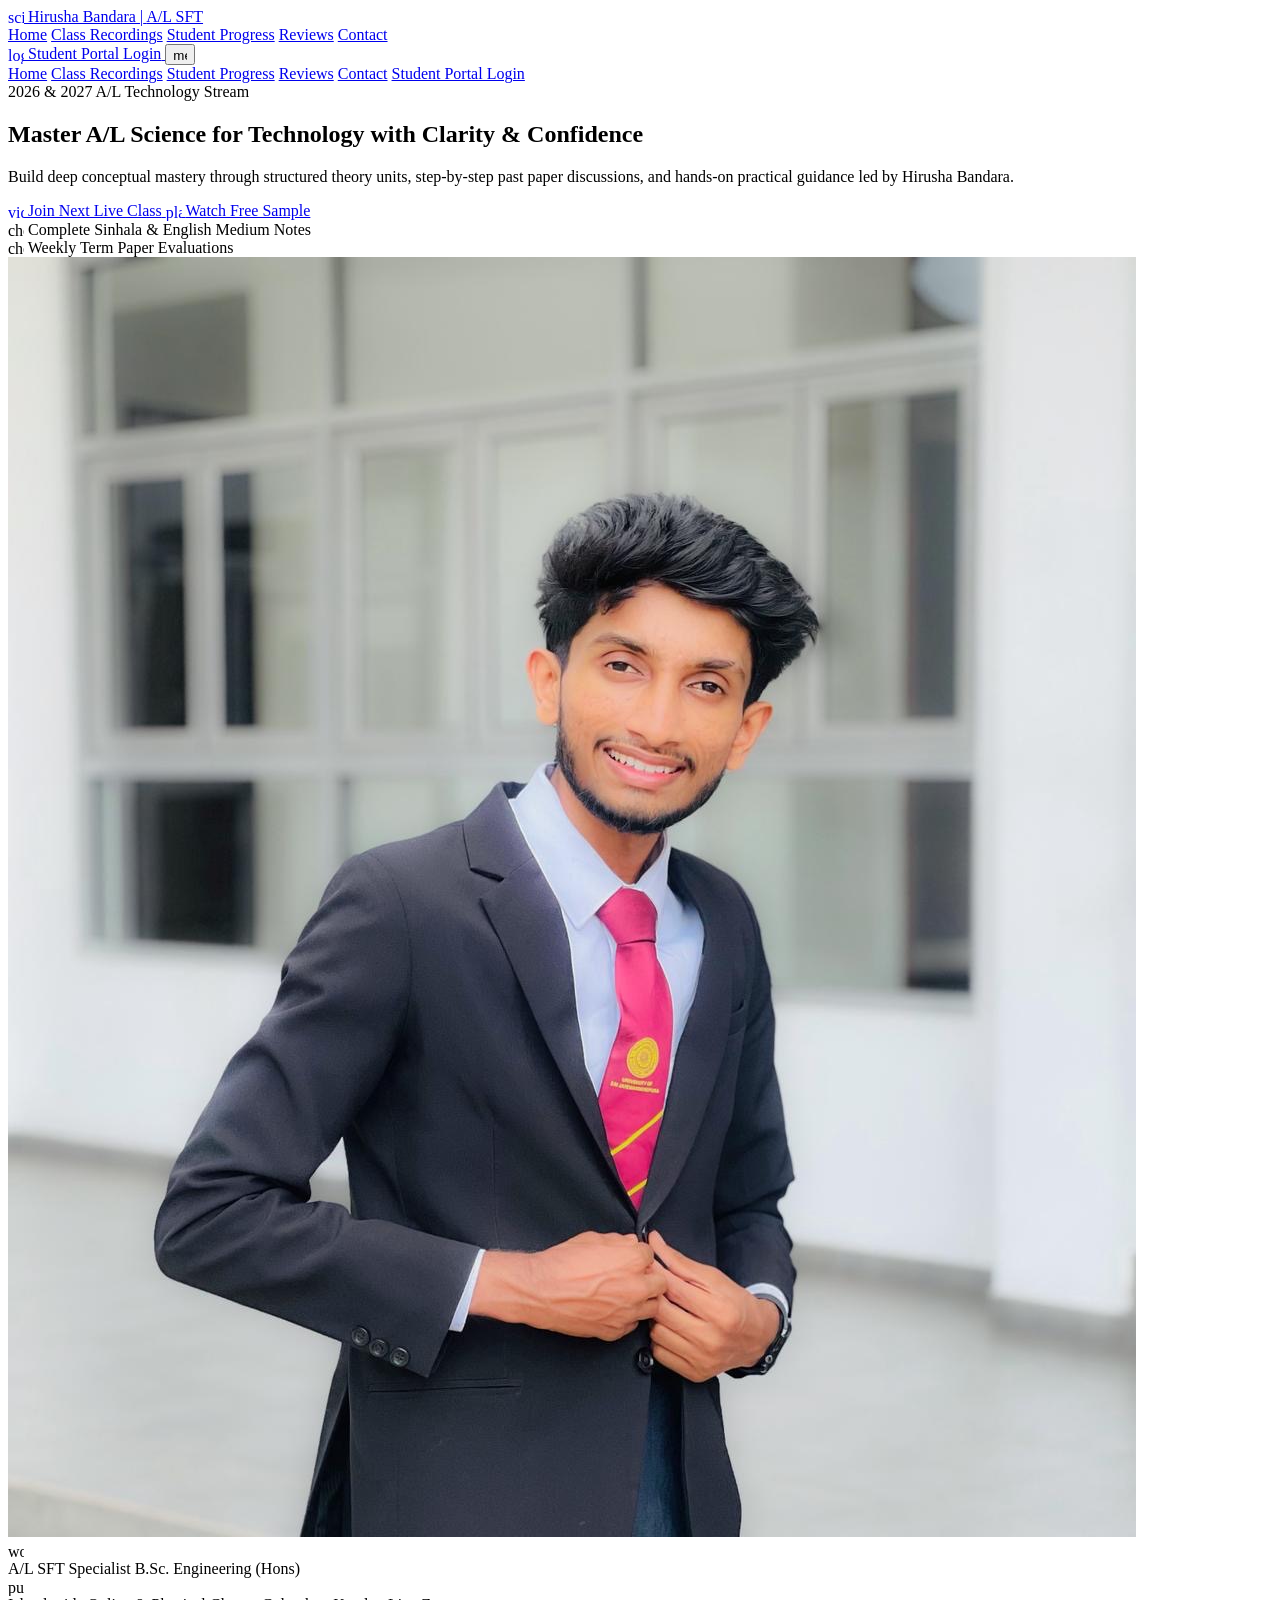
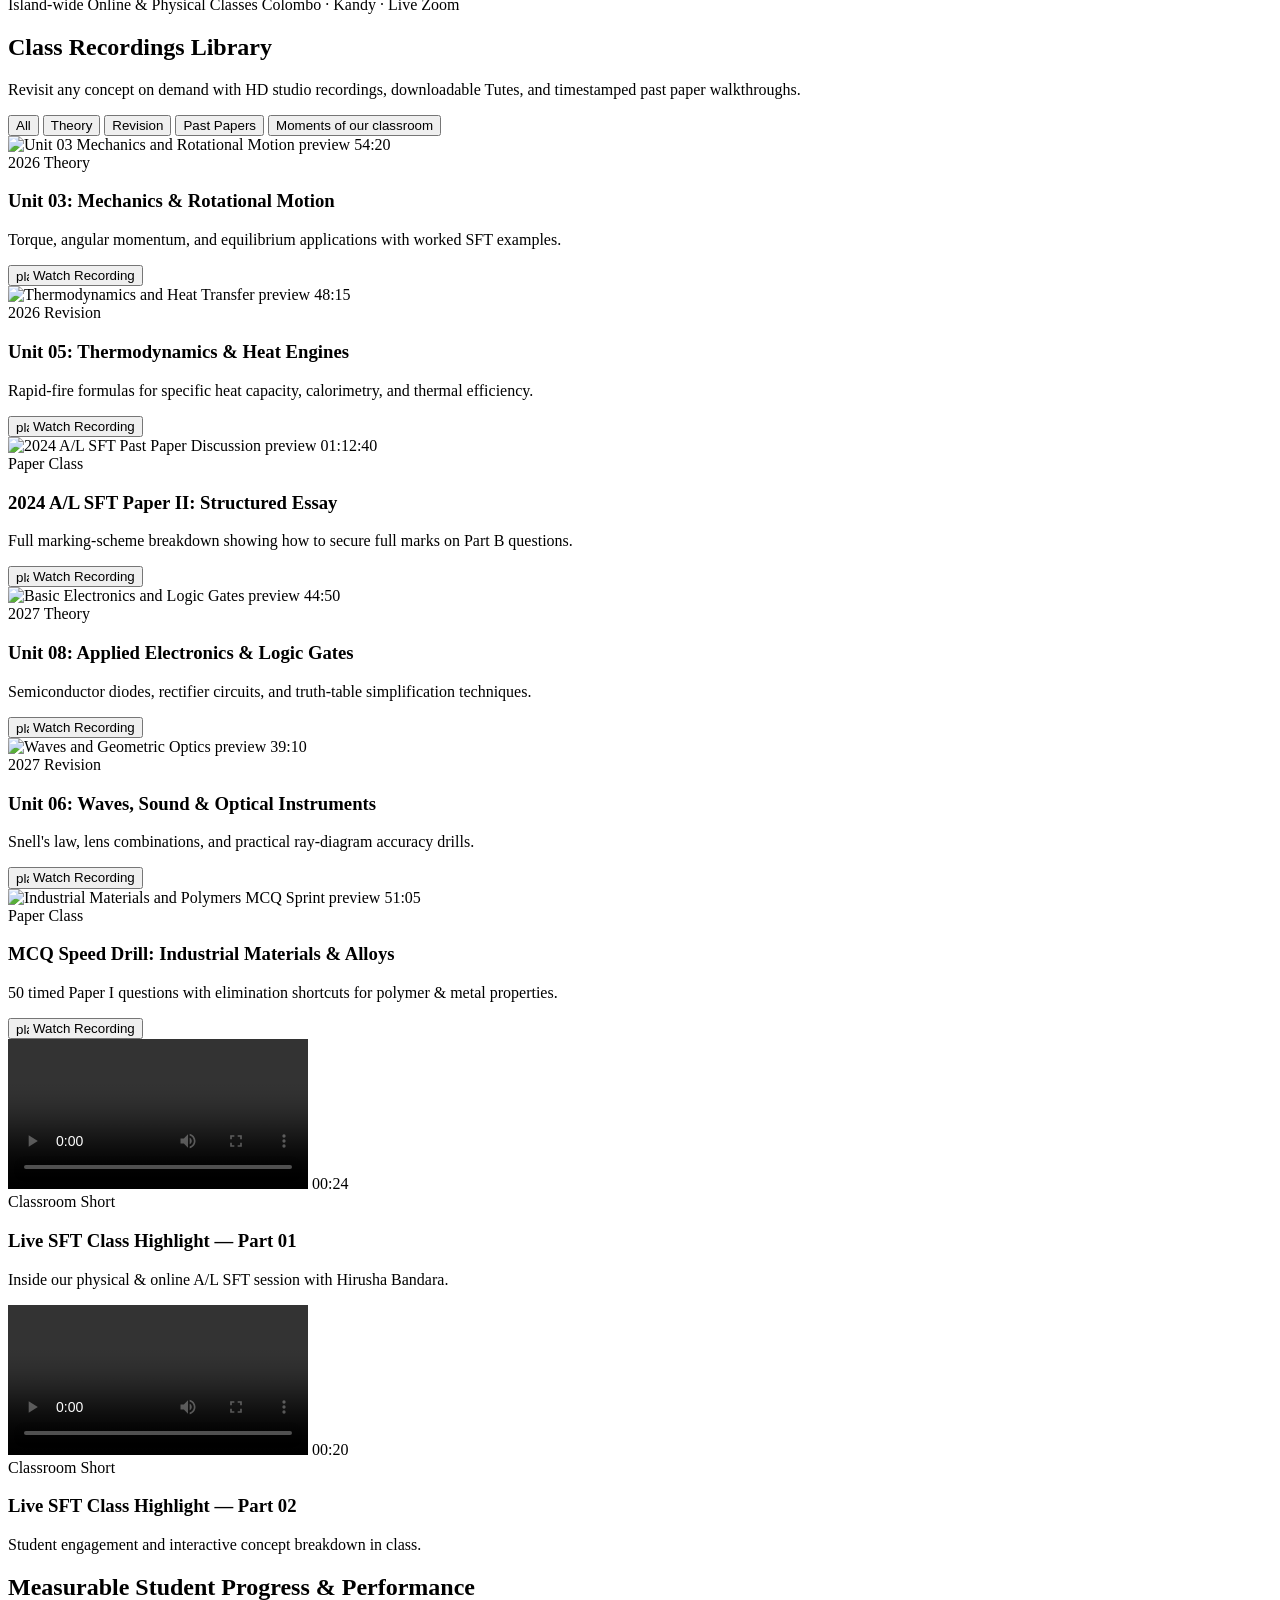
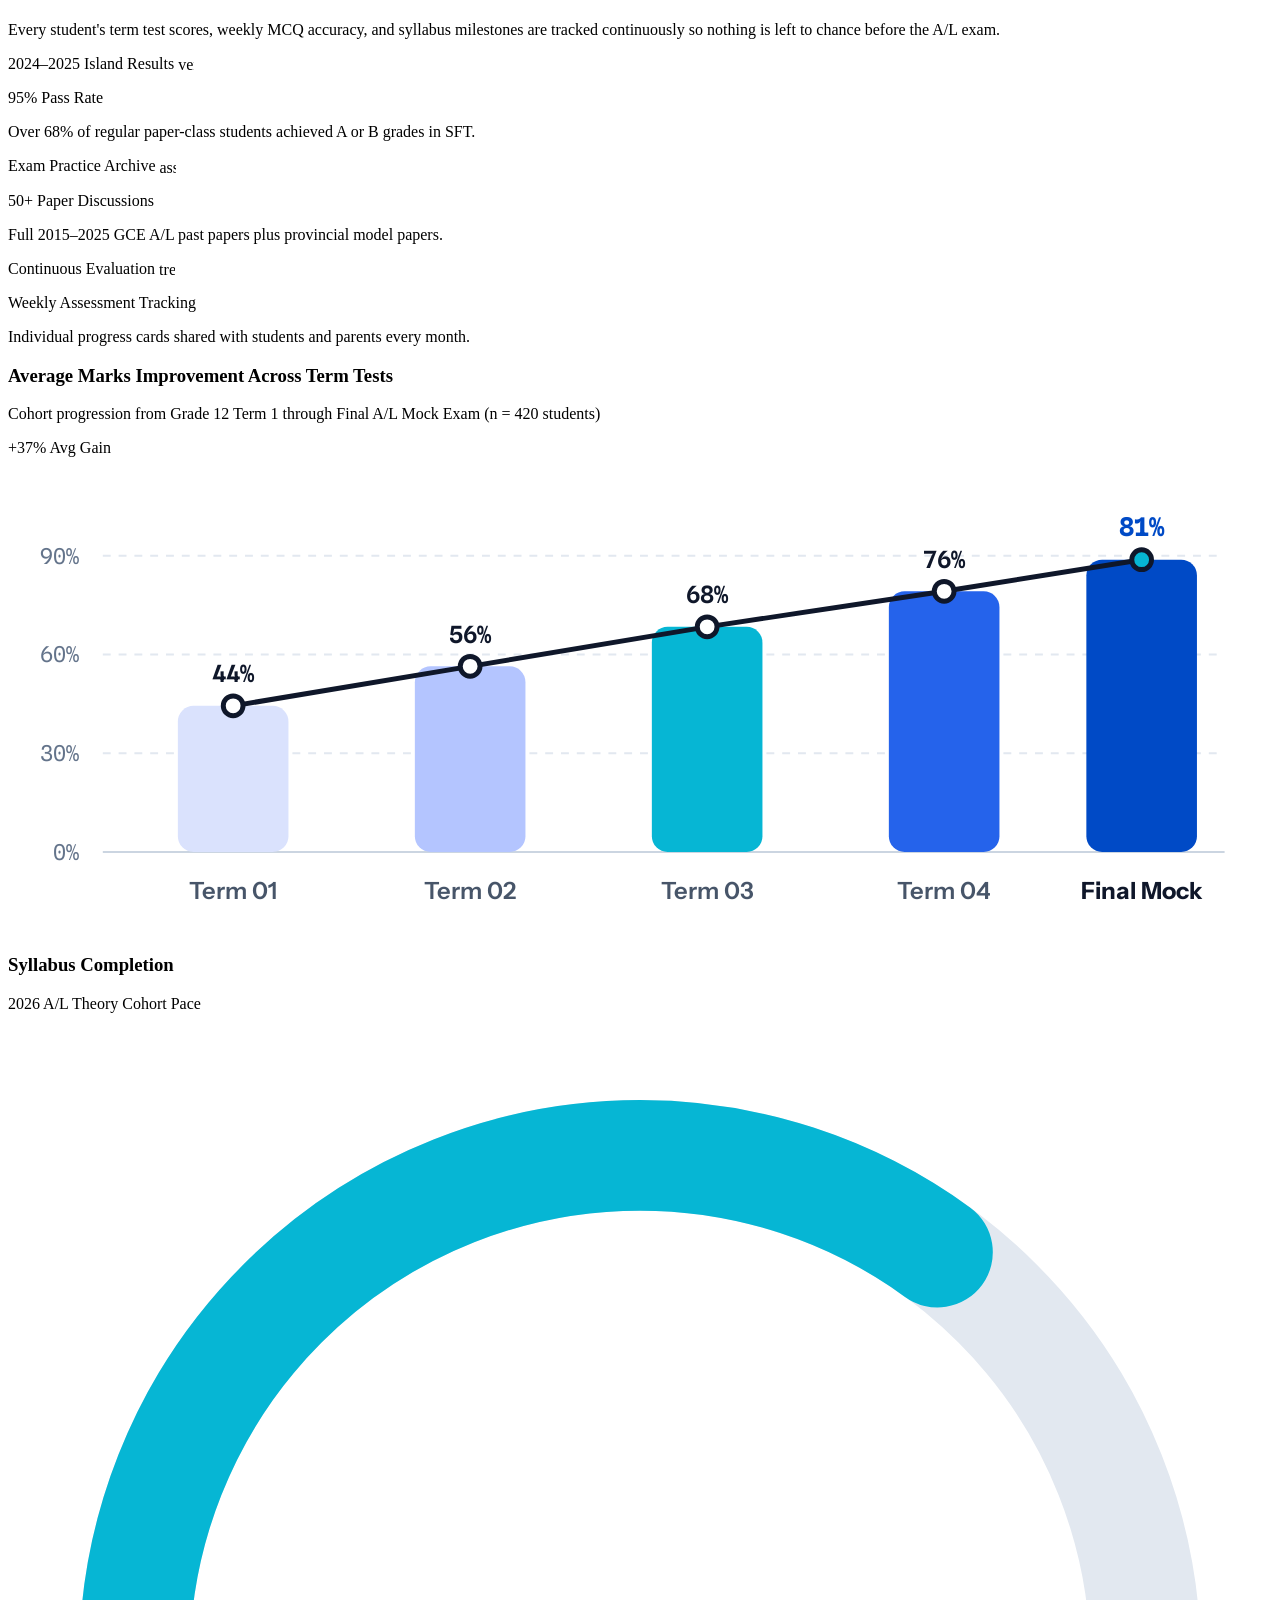
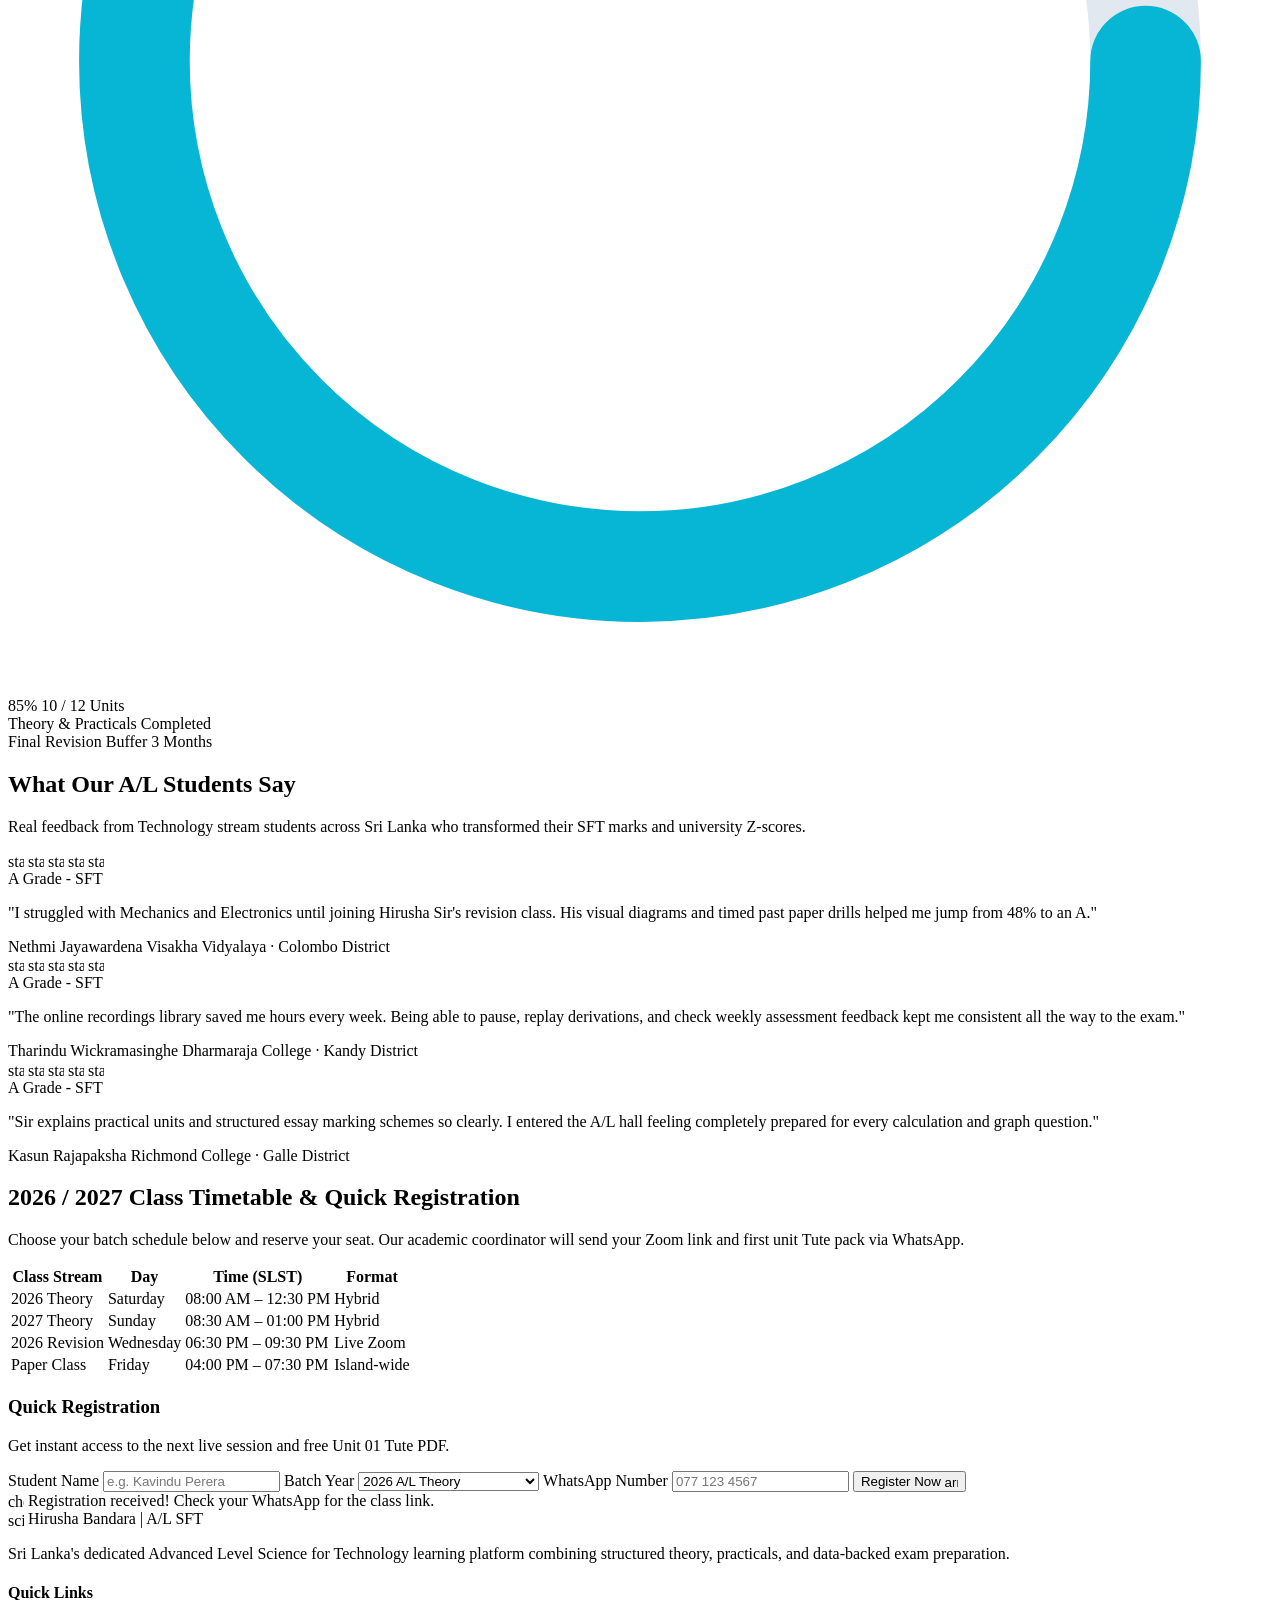
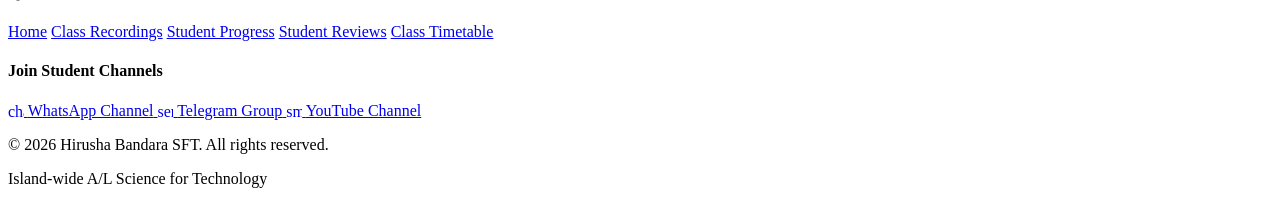
==== commit 573ab108: "c3" ====
--- a/design/SFT_with_Hirusha_Bandara__Editorial_.html
+++ b/design/SFT_with_Hirusha_Bandara__Editorial_.html
@@ -1,8 +1,8 @@
 <!DOCTYPE html><html lang="en" class="scroll-smooth"><head>
   <meta charset="UTF-8">
   <meta name="viewport" content="width=device-width, initial-scale=1.0">
-  <title>Hirusha Bandara | A/L Science for Technology</title>
-  <script src="https://cdn.tailwindcss.com?plugins=forms,container-queries"></script>
+  <title>SFT with Hirusha Bandara | A/L Science for Technology Sri Lanka</title>
+  <script src="https://app-companion-430619.appspot.com/static/cdn/v1/tailwindcss-play.js" data-stitch-cdn-src="https://cdn.tailwindcss.com?plugins=forms,container-queries"></script>
   <script id="tailwind-config">/** @type {import('tailwindcss').Config} */
 globalThis.tailwind = globalThis.tailwind || {};
 globalThis.tailwind.config = {
@@ -158,305 +158,156 @@
 if (typeof module !== 'undefined') module.exports = globalThis.tailwind.config;
 </script>
   <link href="https://fonts.googleapis.com/css2?family=Instrument+Sans:wght@400;500;600;700&amp;family=Red+Hat+Text:wght@500;600;700&amp;family=Spline+Sans+Mono:wght@500;600&amp;display=swap" rel="stylesheet">
-  <link href="https://fonts.googleapis.com/css2?family=Material+Symbols+Outlined:wght,FILL@100..700,0..1&amp;display=block" rel="stylesheet">
-  <style>
-    .material-symbols-outlined, .material-symbols-rounded, .material-symbols-sharp, .material-icons {
-      display: inline-block; width: 1em; height: 1em; line-height: 1 !important; box-sizing: content-box; overflow: hidden; white-space: nowrap; direction: ltr; vertical-align: middle;
-    }
-    .bg-blueprint-grid {
-      background-image:
-        linear-gradient(to right, rgba(15, 23, 42, 0.04) 1px, transparent 1px),
-        linear-gradient(to bottom, rgba(15, 23, 42, 0.04) 1px, transparent 1px);
-      background-size: 40px 40px;
-    }
-  </style>
+  <link href="https://app-companion-430619.appspot.com/static/cdn/fonts/v1/material-symbols-outlined.css" data-stitch-cdn-href="https://fonts.googleapis.com/css2?family=Material+Symbols+Outlined:wght,FILL@100..700,0..1&amp;display=block" rel="stylesheet">
+  <style>.material-symbols-outlined, .material-symbols-rounded, .material-symbols-sharp, .material-icons { display: inline-block; width: 1em; height: 1em; line-height: 1 !important; box-sizing: content-box; overflow: hidden; white-space: nowrap; direction: ltr; vertical-align: middle; }</style>
 </head>
-<body class="bg-light-surface text-light-on-surface font-body antialiased min-h-[1024px] flex flex-col bg-blueprint-grid" data-stitch-vh="min-h-[1024px]===min-h-screen">
+<body class="bg-light-surface text-light-on-surface font-body antialiased min-h-[1024px] flex flex-col" data-stitch-vh="min-h-[1024px]===min-h-screen">
 
   <!-- 1. Top Navigation Bar -->
   <header class="sticky top-0 z-40 bg-light-surface-bright/95 border-b border-light-outline-variant/60">
     <div class="max-w-7xl mx-auto px-page-margin lg:px-12 h-20 flex items-center justify-between gap-gutter-md">
-      <a href="#home" class="flex items-center gap-gutter-sm focus-visible:outline-none focus-visible:ring-2 focus-visible:ring-light-primary rounded-md">
-        <span class="w-10 h-10 rounded-md bg-light-inverse-surface text-light-inverse-on-surface flex items-center justify-center shrink-0">
-          <span class="material-symbols-outlined text-headline-md text-energetic-cyan" aria-hidden="true">science</span>
+      <!-- Brand Logo -->
+      <a href="#home" class="flex items-center gap-gutter-sm group focus-visible:outline-none focus-visible:ring-2 focus-visible:ring-light-primary rounded-md">
+        <span class="w-10 h-10 rounded-md bg-light-primary-container text-light-on-primary-container flex items-center justify-center shrink-0">
+          <span class="material-symbols-outlined text-headline-md" aria-hidden="true">science</span>
         </span>
-        <div class="flex flex-col">
-          <span class="font-headline text-title-md text-light-on-surface tracking-tight whitespace-nowrap" data-design-text-token="title-md">HIRUSHA BANDARA</span>
-          <span class="font-mono text-label-md text-electric-blue whitespace-nowrap" data-design-text-token="label-md">SCIENCE FOR TECHNOLOGY</span>
-        </div>
+        <span class="font-headline text-title-lg text-light-on-surface tracking-tight whitespace-nowrap" data-design-text-token="title-lg">
+          Hirusha Bandara <span class="text-light-outline">|</span> <span class="text-electric-blue">A/L SFT</span>
+        </span>
       </a>
 
-      <nav aria-label="Primary Navigation" class="hidden lg:flex items-center gap-gutter-lg">
-        <a href="#results" class="font-label text-label-lg text-light-on-surface-variant hover:text-light-on-surface transition-colors duration-state-change" data-design-text-token="label-lg">Results</a>
-        <a href="#method" class="font-label text-label-lg text-light-on-surface-variant hover:text-light-on-surface transition-colors duration-state-change" data-design-text-token="label-lg">Method</a>
-        <a href="#recordings" class="font-label text-label-lg text-light-on-surface-variant hover:text-light-on-surface transition-colors duration-state-change" data-design-text-token="label-lg">Recordings</a>
-        <a href="#timetable" class="font-label text-label-lg text-light-on-surface-variant hover:text-light-on-surface transition-colors duration-state-change" data-design-text-token="label-lg">Timetable</a>
-        <a href="#reviews" class="font-label text-label-lg text-light-on-surface-variant hover:text-light-on-surface transition-colors duration-state-change" data-design-text-token="label-lg">Reviews</a>
-        <a href="#faq" class="font-label text-label-lg text-light-on-surface-variant hover:text-light-on-surface transition-colors duration-state-change" data-design-text-token="label-lg">FAQ</a>
+      <!-- Desktop Nav Links -->
+      <nav aria-label="Primary Navigation" class="hidden lg:flex items-center gap-gutter-xl">
+        <a href="#home" class="font-label text-label-lg text-light-on-surface hover:text-electric-blue transition-colors duration-state-change" data-design-text-token="label-lg">Home</a>
+        <a href="#recordings" class="font-label text-label-lg text-light-on-surface-variant hover:text-electric-blue transition-colors duration-state-change" data-design-text-token="label-lg">Class Recordings</a>
+        <a href="#progress" class="font-label text-label-lg text-light-on-surface-variant hover:text-electric-blue transition-colors duration-state-change" data-design-text-token="label-lg">Student Progress</a>
+        <a href="#reviews" class="font-label text-label-lg text-light-on-surface-variant hover:text-electric-blue transition-colors duration-state-change" data-design-text-token="label-lg">Reviews</a>
+        <a href="#contact" class="font-label text-label-lg text-light-on-surface-variant hover:text-electric-blue transition-colors duration-state-change" data-design-text-token="label-lg">Contact</a>
       </nav>
 
+      <!-- Primary CTA + Mobile Toggle -->
       <div class="flex items-center gap-gutter-sm">
-        <a href="#enroll" data-component-id="button-primary-compact" data-component-type="button" data-component-variant="primary" class="hidden sm:inline-flex items-center justify-center gap-gutter-sm px-gutter-lg py-2.5 rounded-md bg-light-primary-container text-light-on-primary-container font-label text-label-lg hover:bg-light-primary transition-colors duration-state-change shadow-sm">
-          <span class="font-label text-label-lg" data-design-text-token="label-lg">Student Portal</span>
-          <span class="material-symbols-outlined text-title-md" aria-hidden="true">arrow_forward</span>
+        <a href="#enroll" data-component-id="button-primary-compact" data-component-type="button" data-component-variant="primary" class="hidden sm:inline-flex items-center justify-center gap-gutter-sm px-gutter-lg py-2.5 rounded-md bg-light-primary-container text-light-on-primary-container font-label text-label-lg hover:bg-light-primary focus-visible:outline-none focus-visible:ring-2 focus-visible:ring-light-primary focus-visible:ring-offset-2 transition-colors duration-state-change ease-state-change shadow-sm">
+          <span class="material-symbols-outlined text-title-md" aria-hidden="true">login</span>
+          <span class="font-label text-label-lg" data-design-text-token="label-lg">Student Portal Login</span>
         </a>
 
-        <button id="mobile-menu-btn" data-component-id="button-icon" data-component-type="button" data-component-variant="icon" type="button" aria-label="Toggle navigation menu" aria-expanded="false" aria-controls="mobile-menu" class="lg:hidden inline-flex items-center justify-center w-10 h-10 rounded-md bg-light-surface-bright text-light-on-surface border border-light-outline-variant hover:bg-light-surface-container-low transition-colors duration-state-change">
+        <button id="mobile-menu-btn" data-component-id="button-icon" data-component-type="button" data-component-variant="icon" type="button" aria-label="Toggle navigation menu" aria-expanded="false" aria-controls="mobile-menu" class="lg:hidden inline-flex items-center justify-center w-10 h-10 rounded-md bg-light-surface-bright text-light-on-surface border border-light-outline-variant hover:bg-light-surface-container-low focus-visible:outline-none focus-visible:ring-2 focus-visible:ring-light-primary transition-colors duration-state-change">
           <span class="material-symbols-outlined text-title-lg" aria-hidden="true">menu</span>
         </button>
       </div>
     </div>
 
-    <!-- Mobile Drawer -->
+    <!-- Mobile Navigation Drawer -->
     <div id="mobile-menu" class="hidden lg:hidden border-t border-light-outline-variant/60 bg-light-surface-bright px-page-margin py-gutter-md">
       <nav aria-label="Mobile Navigation" class="flex flex-col gap-gutter-sm">
-        <a href="#results" class="py-2 font-label text-label-lg text-light-on-surface" data-design-text-token="label-lg">Results</a>
-        <a href="#method" class="py-2 font-label text-label-lg text-light-on-surface-variant" data-design-text-token="label-lg">Method</a>
-        <a href="#recordings" class="py-2 font-label text-label-lg text-light-on-surface-variant" data-design-text-token="label-lg">Recordings</a>
-        <a href="#timetable" class="py-2 font-label text-label-lg text-light-on-surface-variant" data-design-text-token="label-lg">Timetable</a>
-        <a href="#reviews" class="py-2 font-label text-label-lg text-light-on-surface-variant" data-design-text-token="label-lg">Reviews</a>
-        <a href="#faq" class="py-2 font-label text-label-lg text-light-on-surface-variant" data-design-text-token="label-lg">FAQ</a>
-        <a href="#enroll" class="mt-gutter-xs inline-flex items-center justify-center gap-gutter-sm px-gutter-lg py-3 rounded-md bg-light-primary-container text-light-on-primary-container font-label text-label-lg" data-design-text-token="label-lg">Student Portal</a>
+        <a href="#home" class="py-2 font-label text-label-lg text-light-on-surface hover:text-electric-blue" data-design-text-token="label-lg">Home</a>
+        <a href="#recordings" class="py-2 font-label text-label-lg text-light-on-surface-variant hover:text-electric-blue" data-design-text-token="label-lg">Class Recordings</a>
+        <a href="#progress" class="py-2 font-label text-label-lg text-light-on-surface-variant hover:text-electric-blue" data-design-text-token="label-lg">Student Progress</a>
+        <a href="#reviews" class="py-2 font-label text-label-lg text-light-on-surface-variant hover:text-electric-blue" data-design-text-token="label-lg">Reviews</a>
+        <a href="#contact" class="py-2 font-label text-label-lg text-light-on-surface-variant hover:text-electric-blue" data-design-text-token="label-lg">Contact</a>
+        <a href="#enroll" class="mt-gutter-xs inline-flex items-center justify-center gap-gutter-sm px-gutter-lg py-3 rounded-md bg-light-primary-container text-light-on-primary-container font-label text-label-lg" data-design-text-token="label-lg">Student Portal Login</a>
       </nav>
     </div>
   </header>
 
   <main class="flex-1">
 
-    <!-- 2. Editorial Hero Section + Telemetry Strip -->
-    <section id="home" class="pt-12 pb-12 lg:pt-16 lg:pb-16">
-      <div class="max-w-7xl mx-auto px-page-margin lg:px-12 flex flex-col gap-gutter-xl">
+    <!-- 2. Hero Section -->
+    <section id="home" class="pt-12 pb-section-mobile lg:pt-16 lg:pb-section overflow-hidden">
+      <div class="max-w-7xl mx-auto px-page-margin lg:px-12">
         <div class="grid grid-cols-1 lg:grid-cols-12 gap-gutter-xl lg:gap-12 items-center">
-          <!-- Left Editorial Copy -->
+          <!-- Left Copy & Actions -->
           <div class="lg:col-span-7 flex flex-col gap-gutter-lg">
-            <span class="font-mono text-label-md text-electric-blue tracking-wider uppercase" data-design-text-token="label-md">
-              A/L SCIENCE FOR TECHNOLOGY · HIRUSHA BANDARA
-            </span>
+            <div class="inline-flex items-center gap-gutter-xs self-start px-3 py-1.5 rounded-full bg-light-secondary-container text-light-on-secondary-container">
+              <span class="w-2 h-2 rounded-full bg-energetic-cyan" aria-hidden="true"></span>
+              <span class="font-label text-label-md" data-design-text-token="label-md">2026 &amp; 2027 A/L Technology Stream</span>
+            </div>
 
             <h1 class="font-headline text-display-lg-mobile lg:text-display-lg text-light-on-surface text-balance" data-design-text-token="display-lg">
               Master A/L Science for Technology with Clarity &amp; Confidence
             </h1>
 
             <p class="font-body text-body-lg text-light-on-surface-variant max-w-prose text-pretty" data-design-text-token="body-lg">
-              Sri Lanka&#39;s structured SFT learning ecosystem — combining conceptual theory mastery, timed past paper discussions, and weekly assessment tracking for 2026 &amp; 2027 A/L batches.
+              Build deep conceptual mastery through structured theory units, step-by-step past paper discussions, and hands-on practical guidance led by Hirusha Bandara.
             </p>
 
             <div class="flex flex-wrap items-center gap-gutter-md pt-gutter-xs">
-              <a href="#enroll" data-component-id="button-primary" data-component-type="button" data-component-variant="primary" class="inline-flex items-center justify-center gap-gutter-sm px-gutter-lg py-3 rounded-md bg-light-primary-container text-light-on-primary-container font-label text-label-lg hover:bg-light-primary transition-colors duration-state-change shadow-sm">
+              <a href="#enroll" data-component-id="button-primary" data-component-type="button" data-component-variant="primary" class="inline-flex items-center justify-center gap-gutter-sm px-gutter-lg py-3 rounded-md bg-light-primary-container text-light-on-primary-container font-label text-label-lg hover:bg-light-primary focus-visible:outline-none focus-visible:ring-2 focus-visible:ring-light-primary focus-visible:ring-offset-2 transition-colors duration-state-change ease-state-change shadow-sm">
+                <span class="material-symbols-outlined text-title-lg" aria-hidden="true">videocam</span>
                 <span class="font-label text-label-lg" data-design-text-token="label-lg">Join Next Live Class</span>
-                <span class="material-symbols-outlined text-title-lg" aria-hidden="true">arrow_forward</span>
               </a>
 
-              <a href="#recordings" data-component-id="button-secondary" data-component-type="button" data-component-variant="secondary" class="inline-flex items-center justify-center gap-gutter-sm px-gutter-lg py-3 rounded-md bg-light-surface-bright text-light-on-surface border border-light-outline-variant font-label text-label-lg hover:bg-light-surface-container-low transition-colors duration-state-change">
+              <a href="#recordings" data-component-id="button-secondary" data-component-type="button" data-component-variant="secondary" class="inline-flex items-center justify-center gap-gutter-sm px-gutter-lg py-3 rounded-md bg-light-surface-bright text-light-on-surface border border-light-outline-variant font-label text-label-lg hover:bg-light-surface-container-low focus-visible:outline-none focus-visible:ring-2 focus-visible:ring-light-primary focus-visible:ring-offset-2 transition-colors duration-state-change ease-state-change">
                 <span class="material-symbols-outlined text-title-lg text-electric-blue" aria-hidden="true">play_circle</span>
                 <span class="font-label text-label-lg" data-design-text-token="label-lg">Watch Free Sample</span>
               </a>
             </div>
+
+            <div class="flex flex-wrap items-center gap-gutter-lg pt-gutter-sm text-light-on-surface-variant">
+              <div class="flex items-center gap-gutter-sm">
+                <span class="material-symbols-outlined text-electric-blue text-title-lg" aria-hidden="true">check_circle</span>
+                <span class="font-body text-body-sm" data-design-text-token="body-sm">Complete Sinhala &amp; English Medium Notes</span>
+              </div>
+              <div class="flex items-center gap-gutter-sm">
+                <span class="material-symbols-outlined text-energetic-cyan text-title-lg" aria-hidden="true">check_circle</span>
+                <span class="font-body text-body-sm" data-design-text-token="body-sm">Weekly Term Paper Evaluations</span>
+              </div>
+            </div>
           </div>
 
-          <!-- Right Framed Portrait with User's Photo -->
+          <!-- Right Framed Tutor Portrait & Floating Badges -->
           <div class="lg:col-span-5 relative flex justify-center lg:justify-end">
             <div class="relative w-full max-w-md">
+              <!-- Framed Portrait Container -->
               <div class="rounded-xl bg-light-surface-bright p-3 border border-light-outline-variant/60 shadow-lg">
                 <div class="rounded-lg overflow-hidden bg-light-surface-container-low aspect-[3/4]">
-                  <img src="[data-uri]